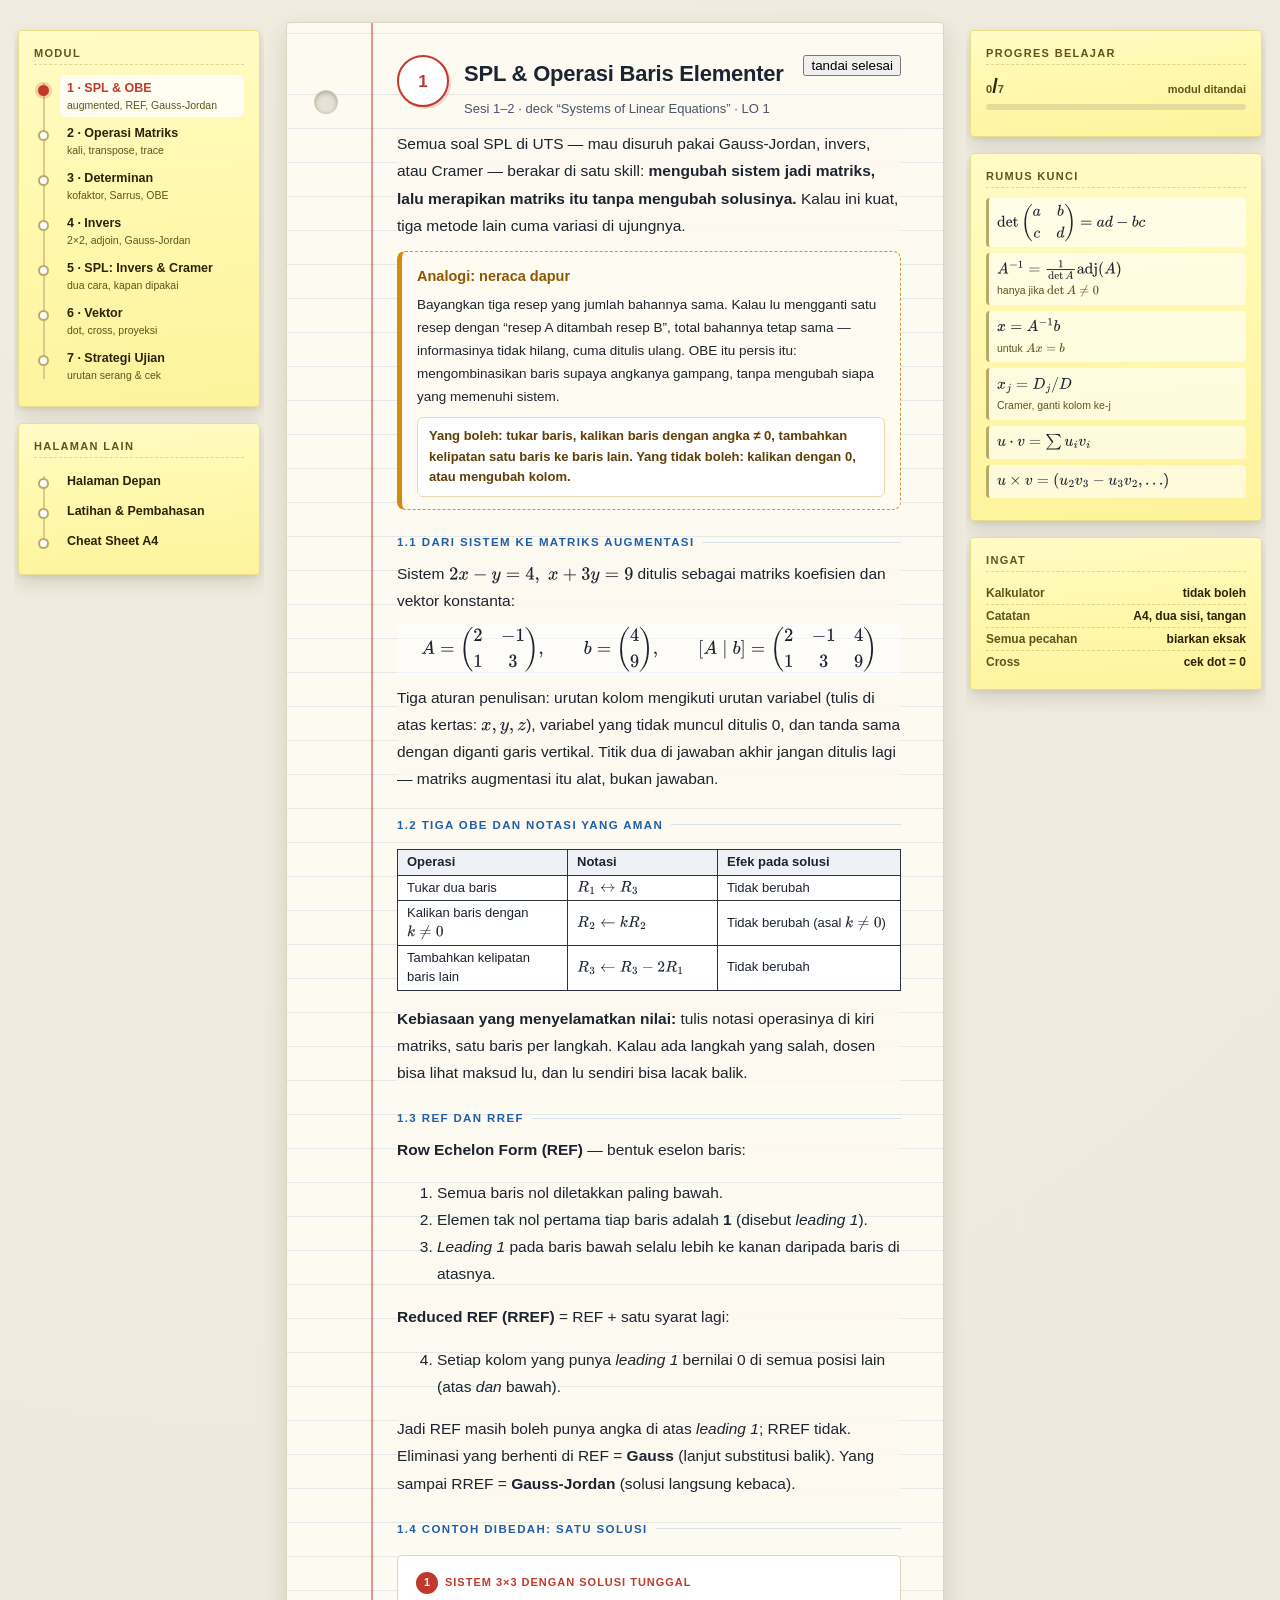
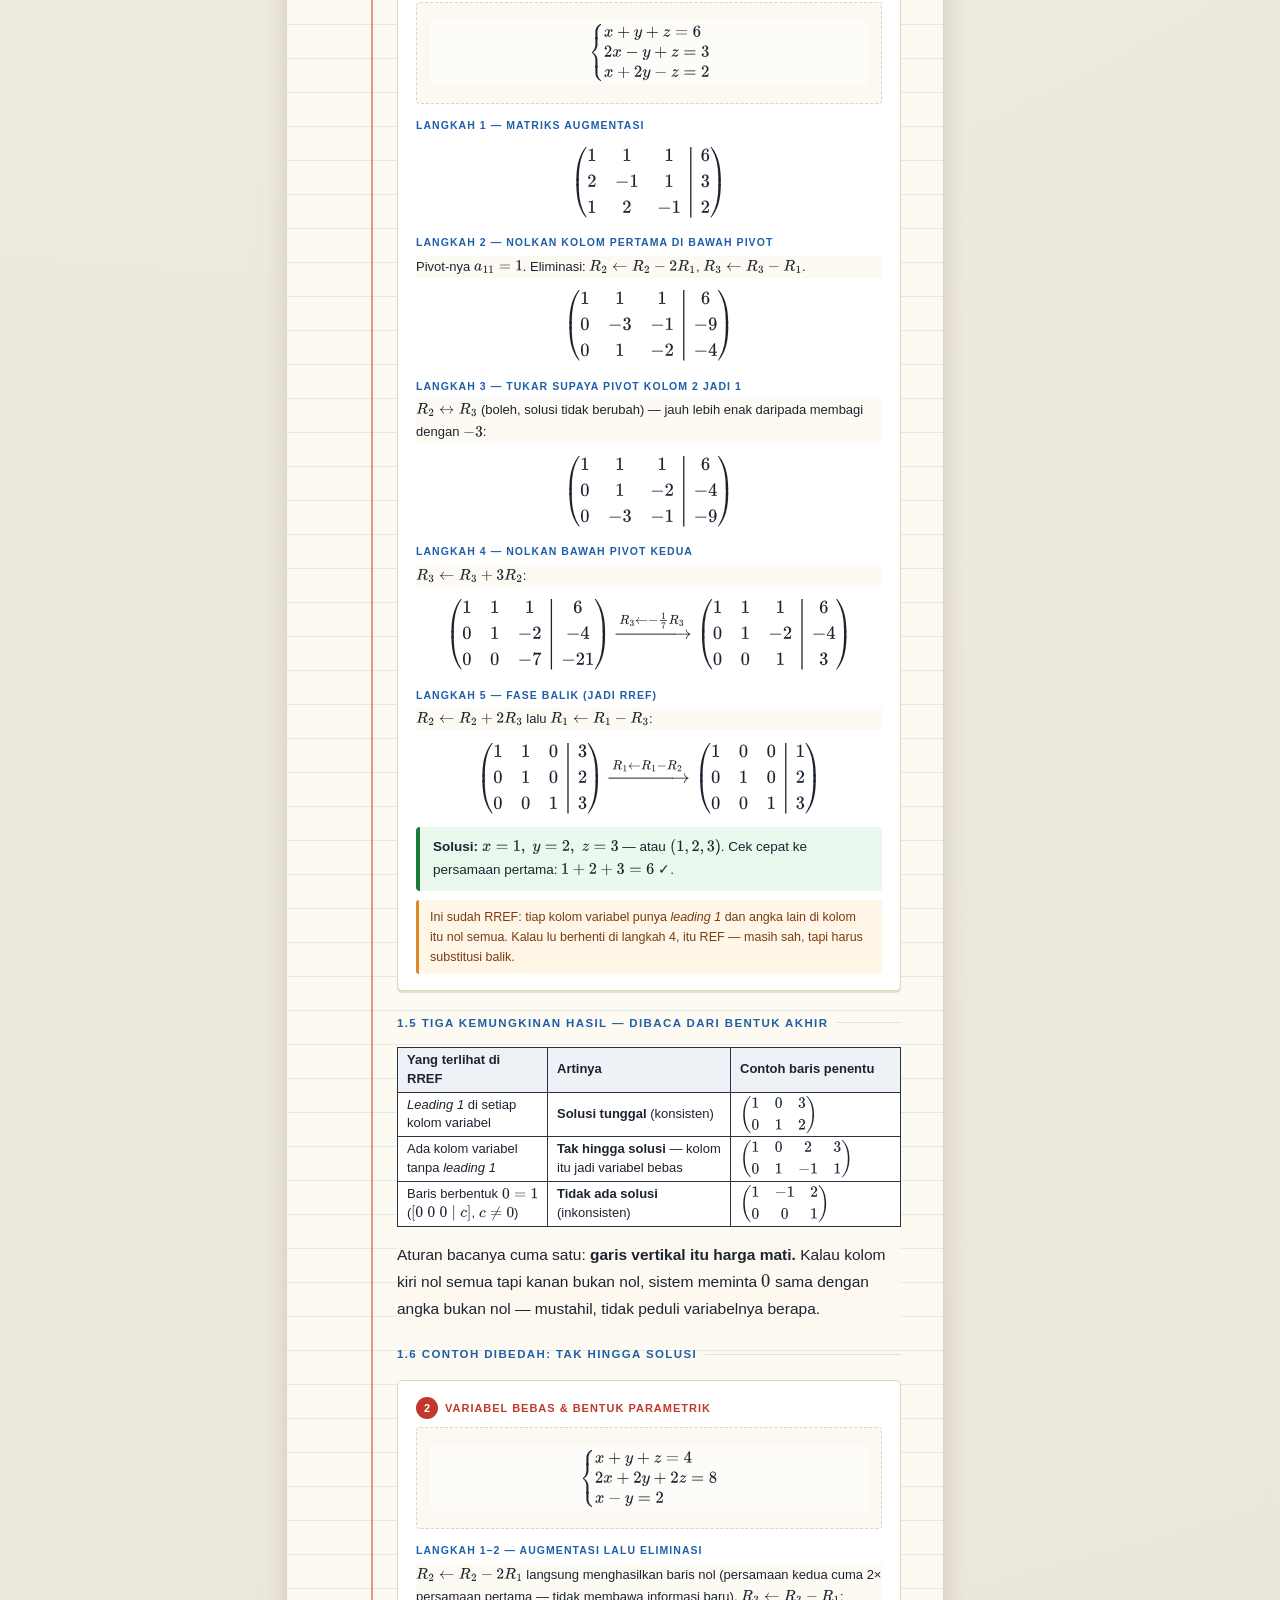
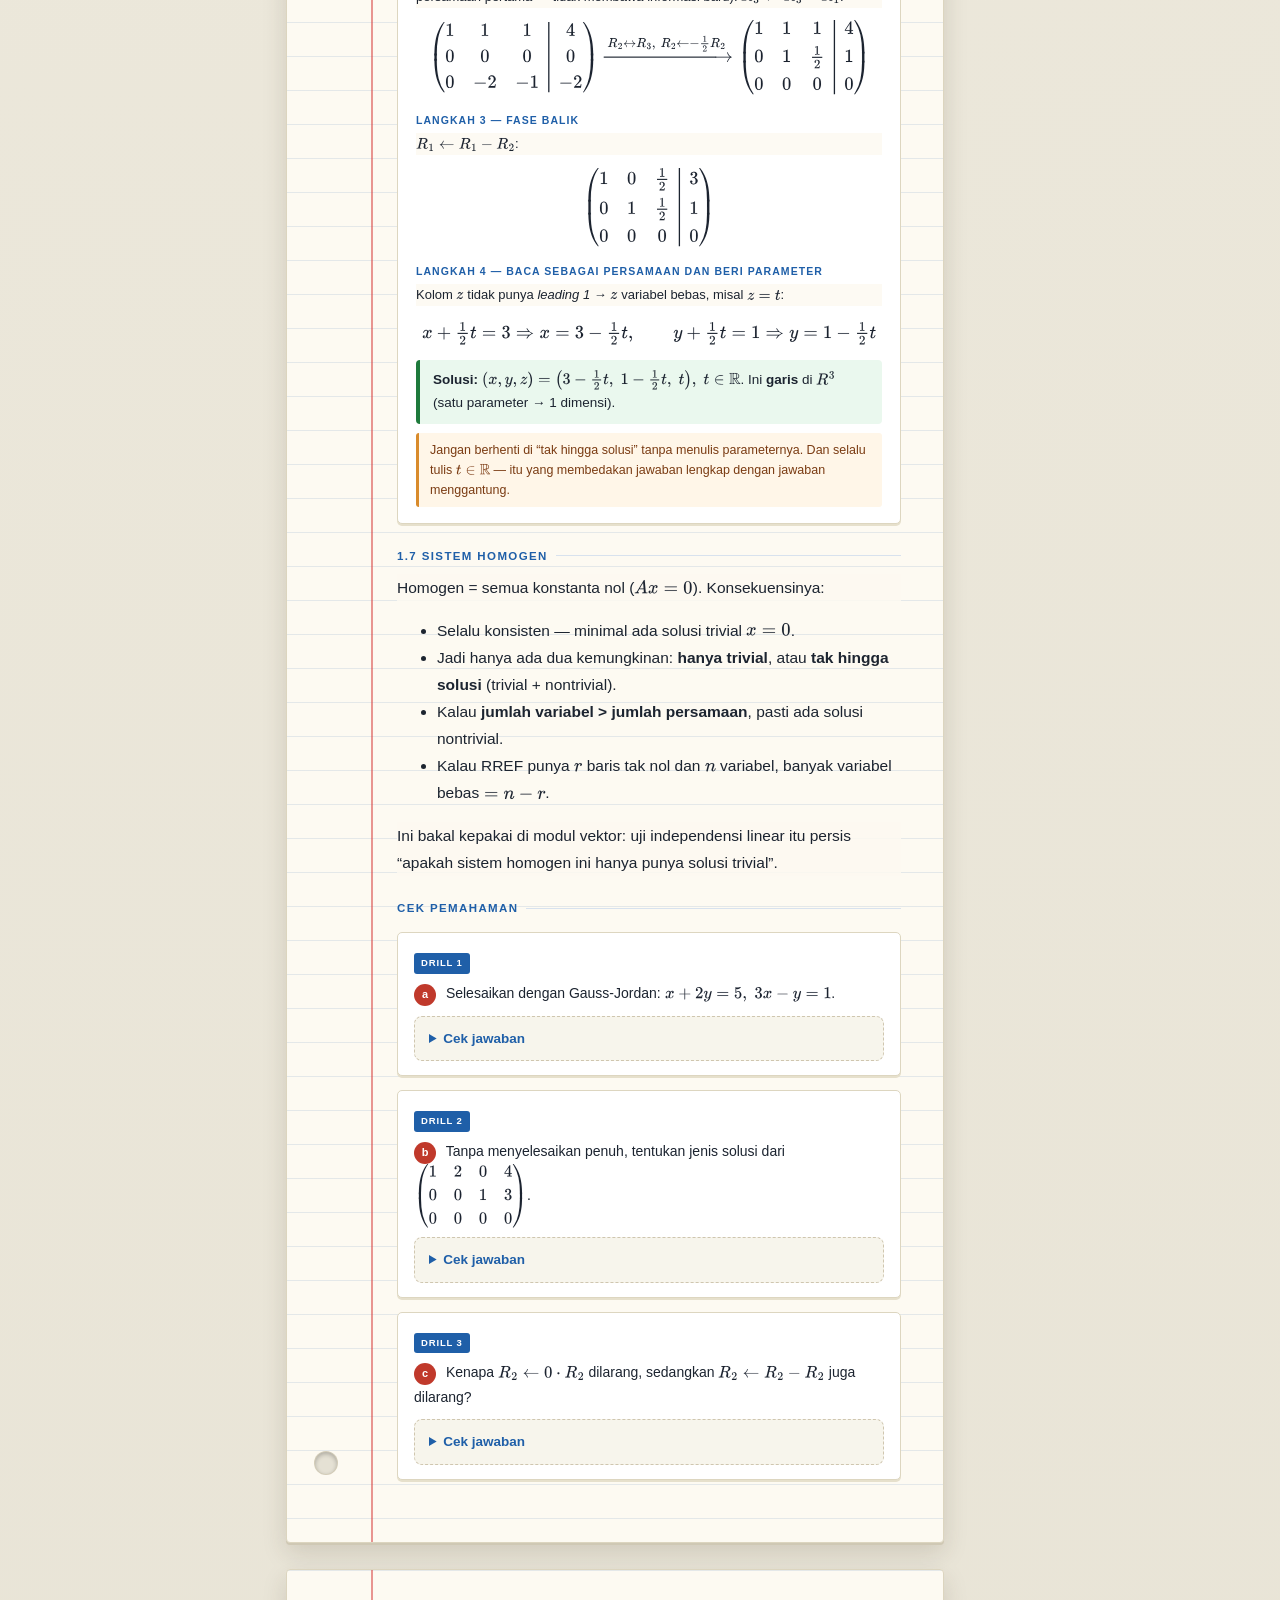
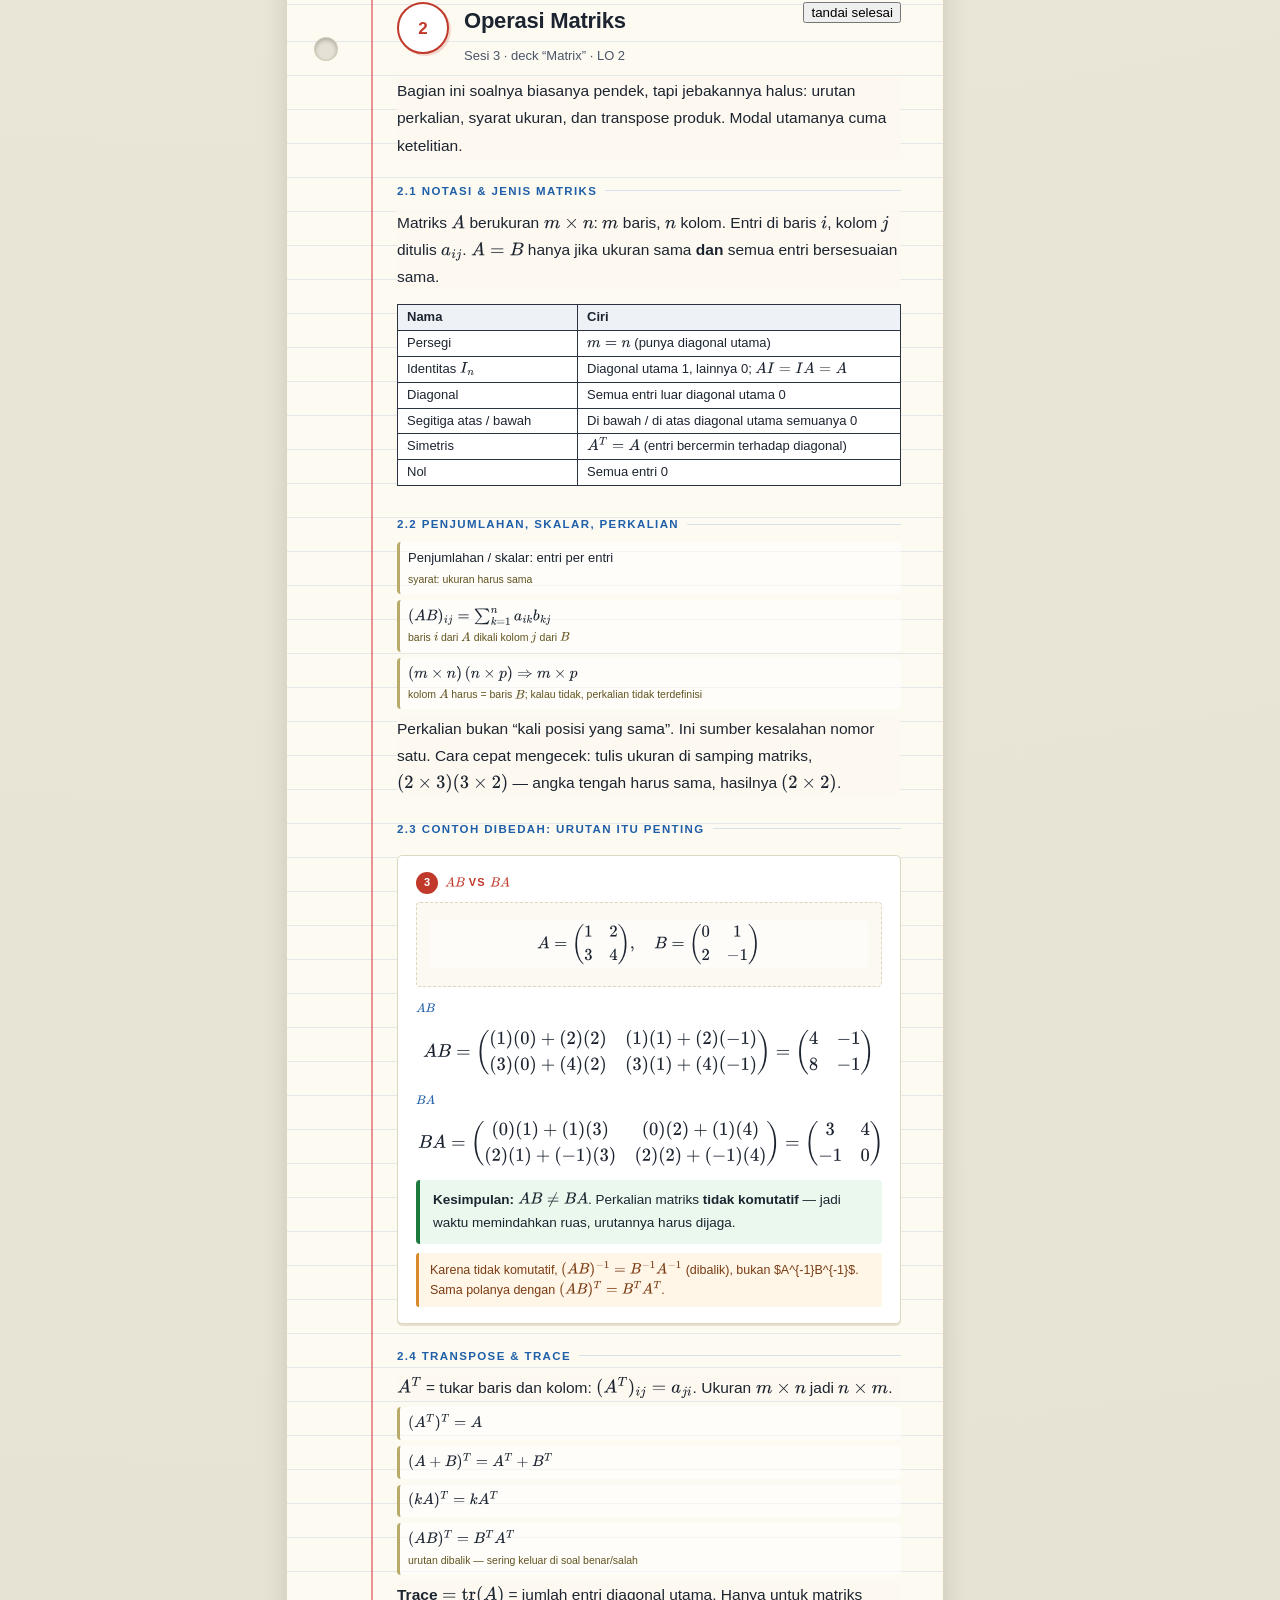
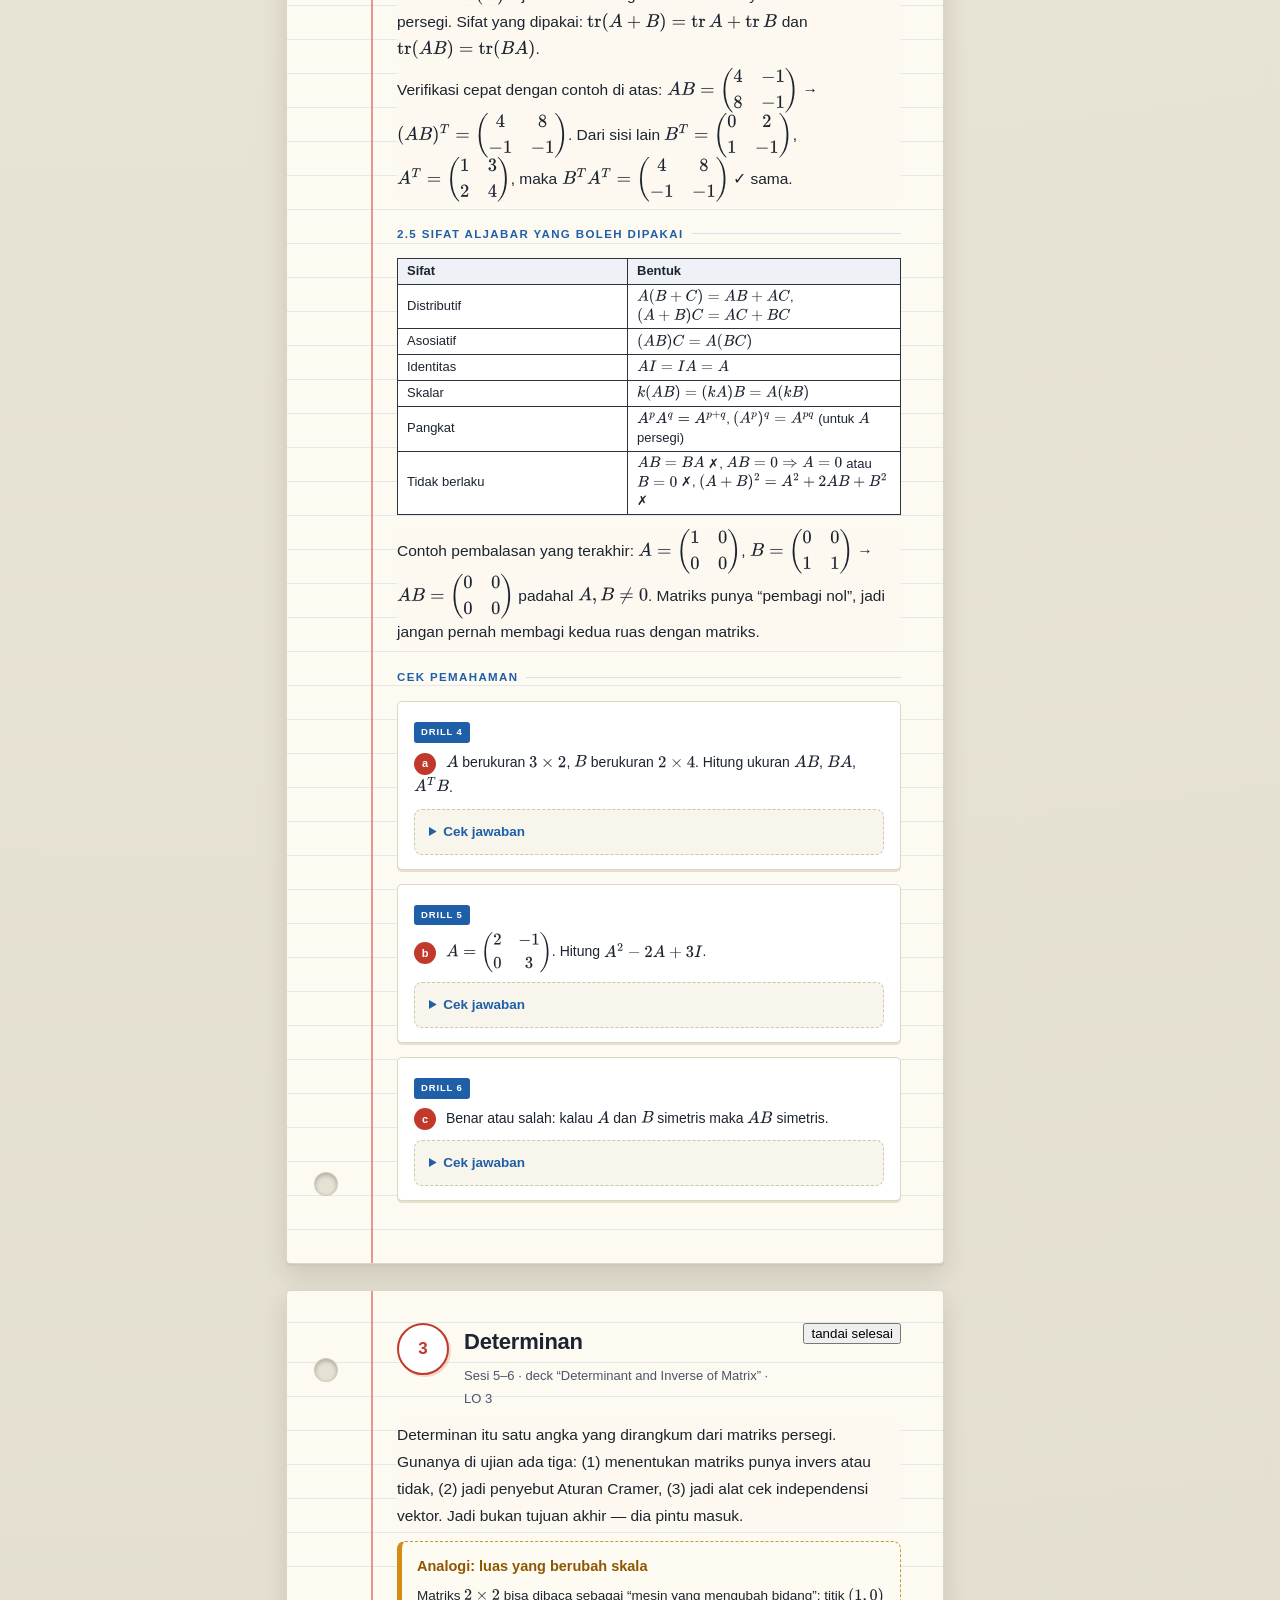
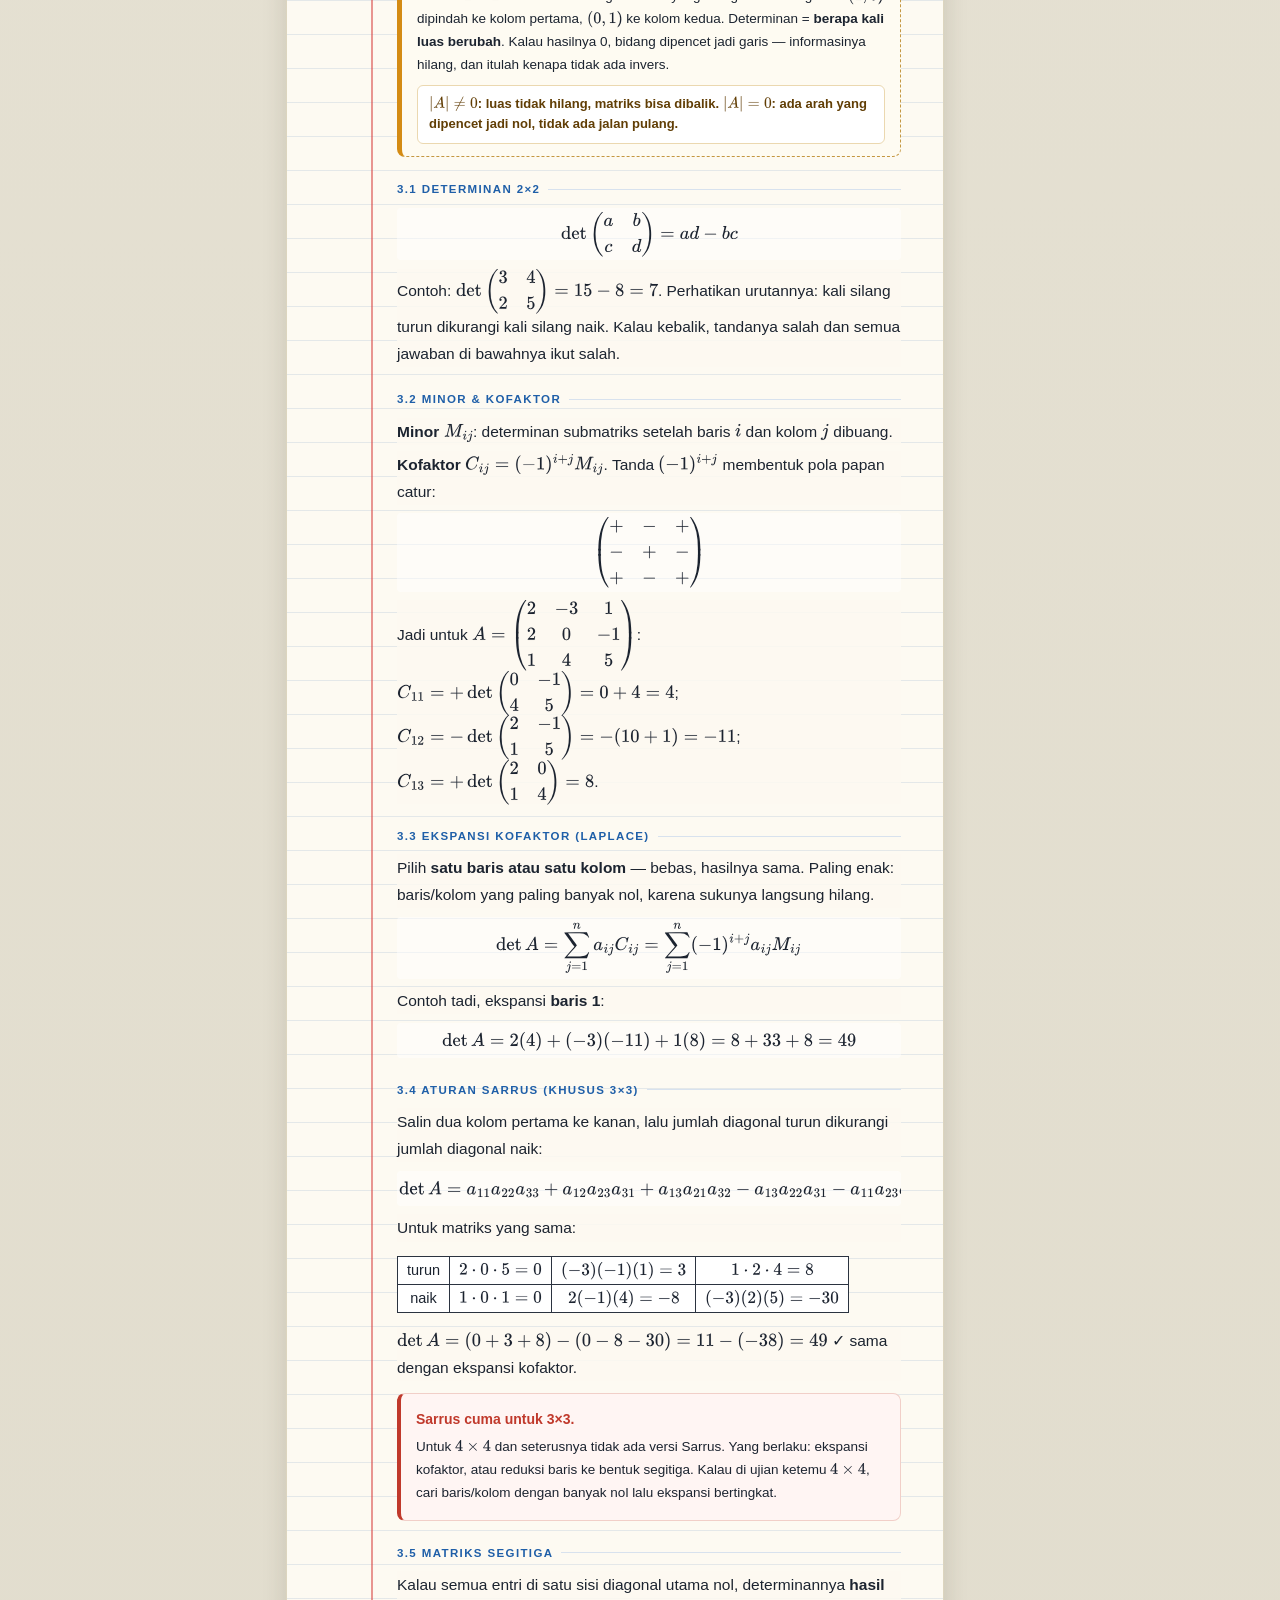
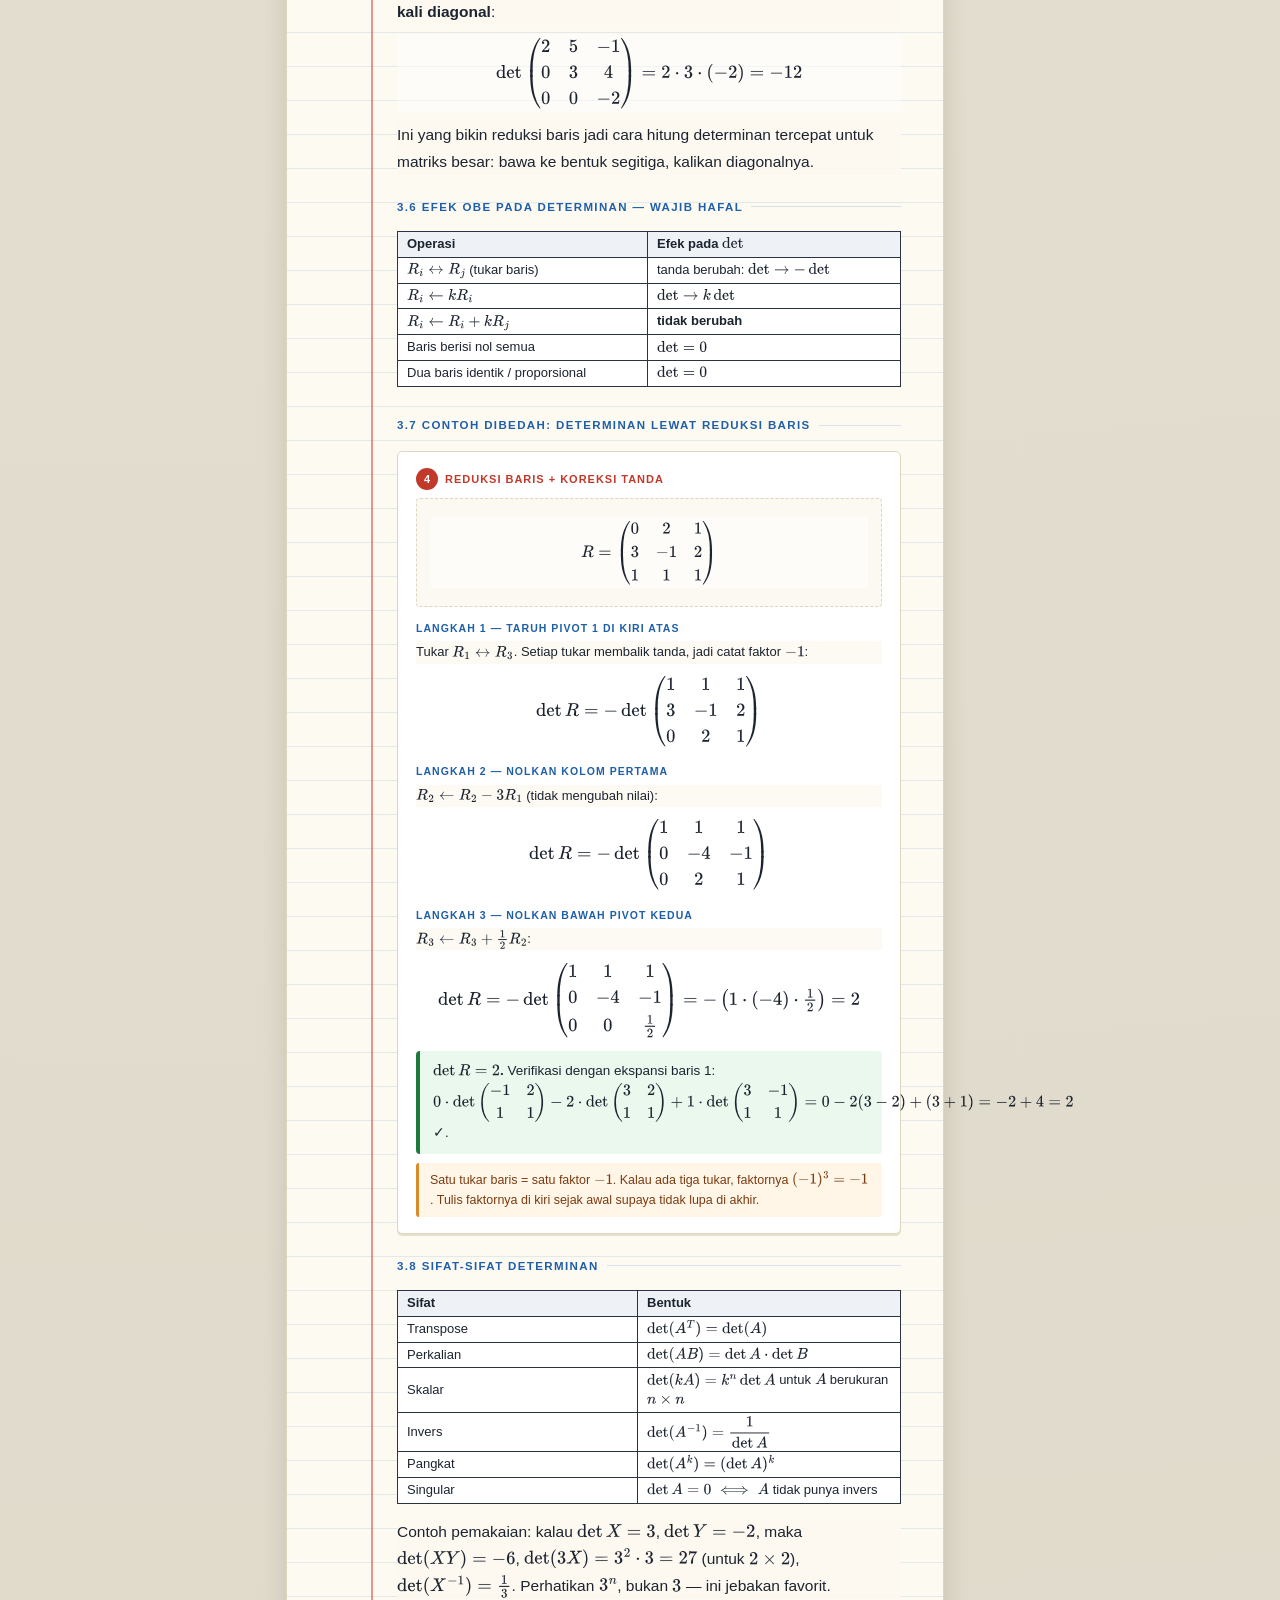
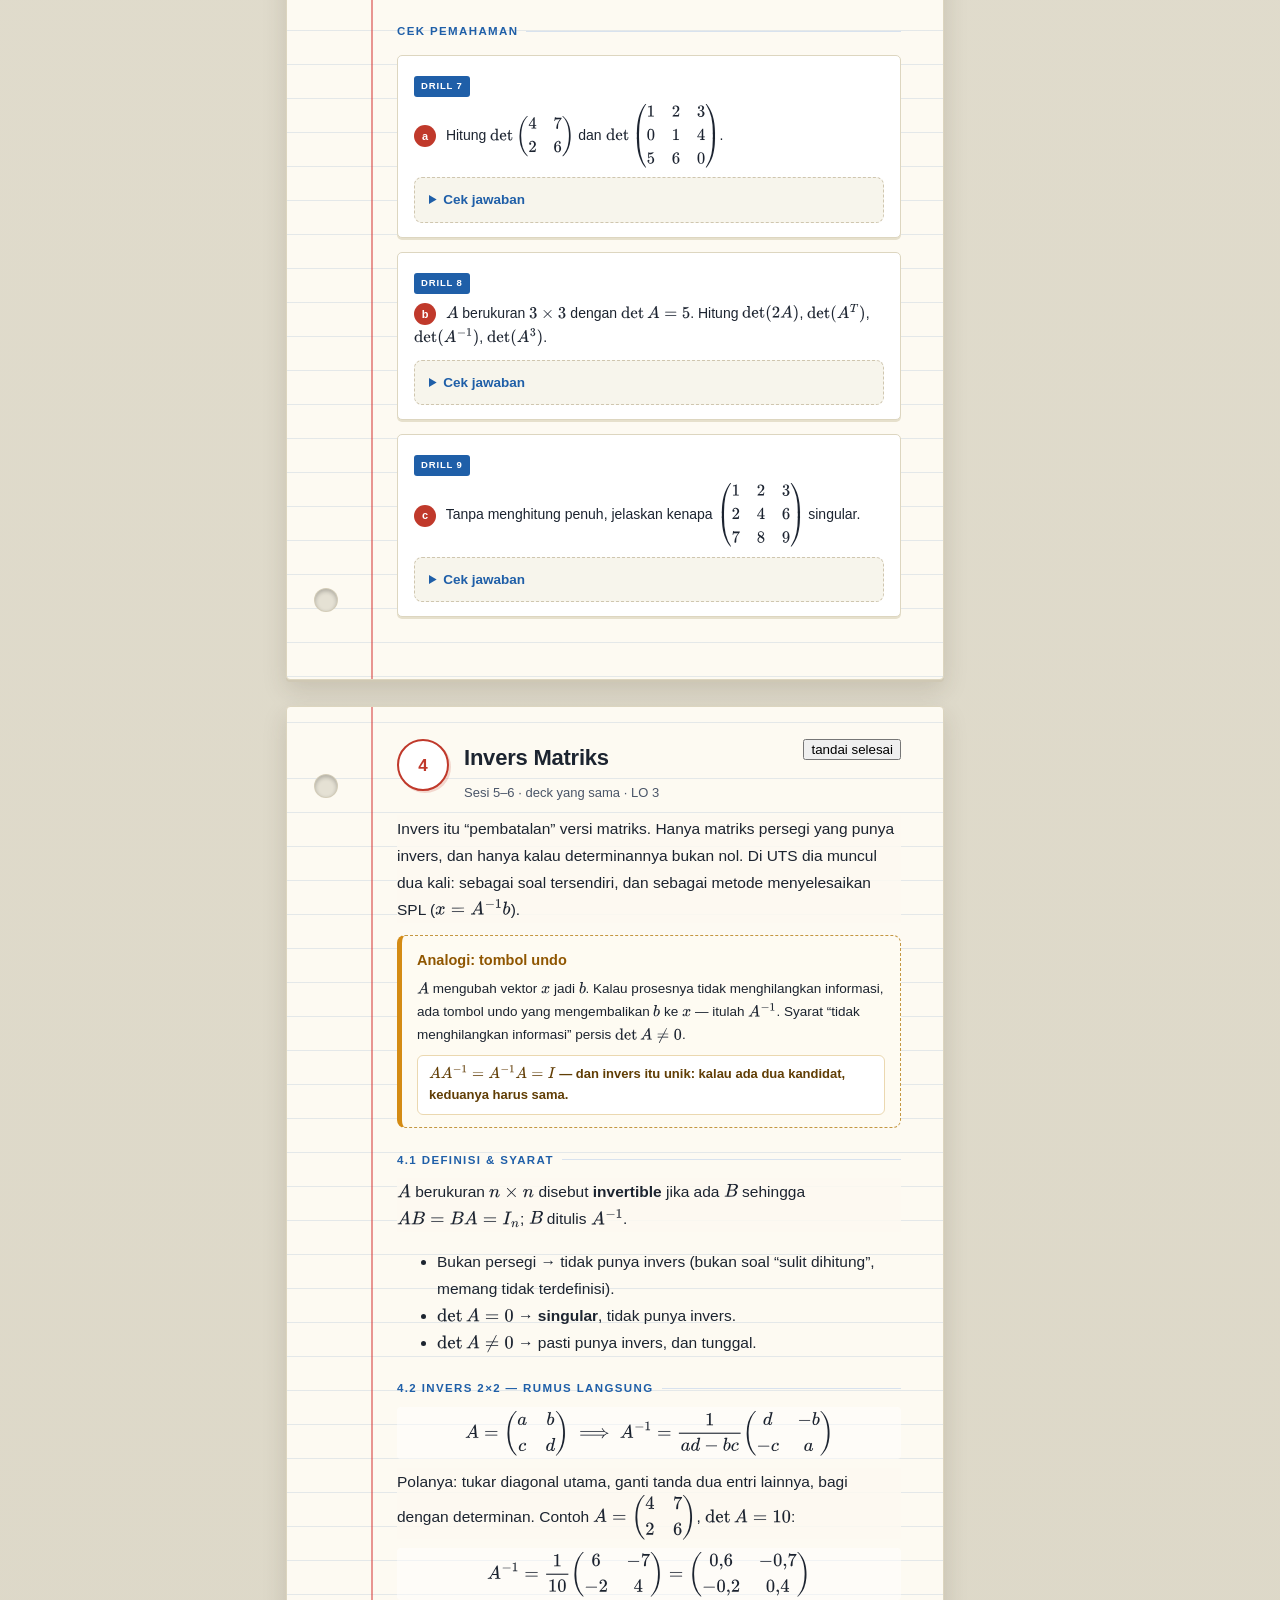
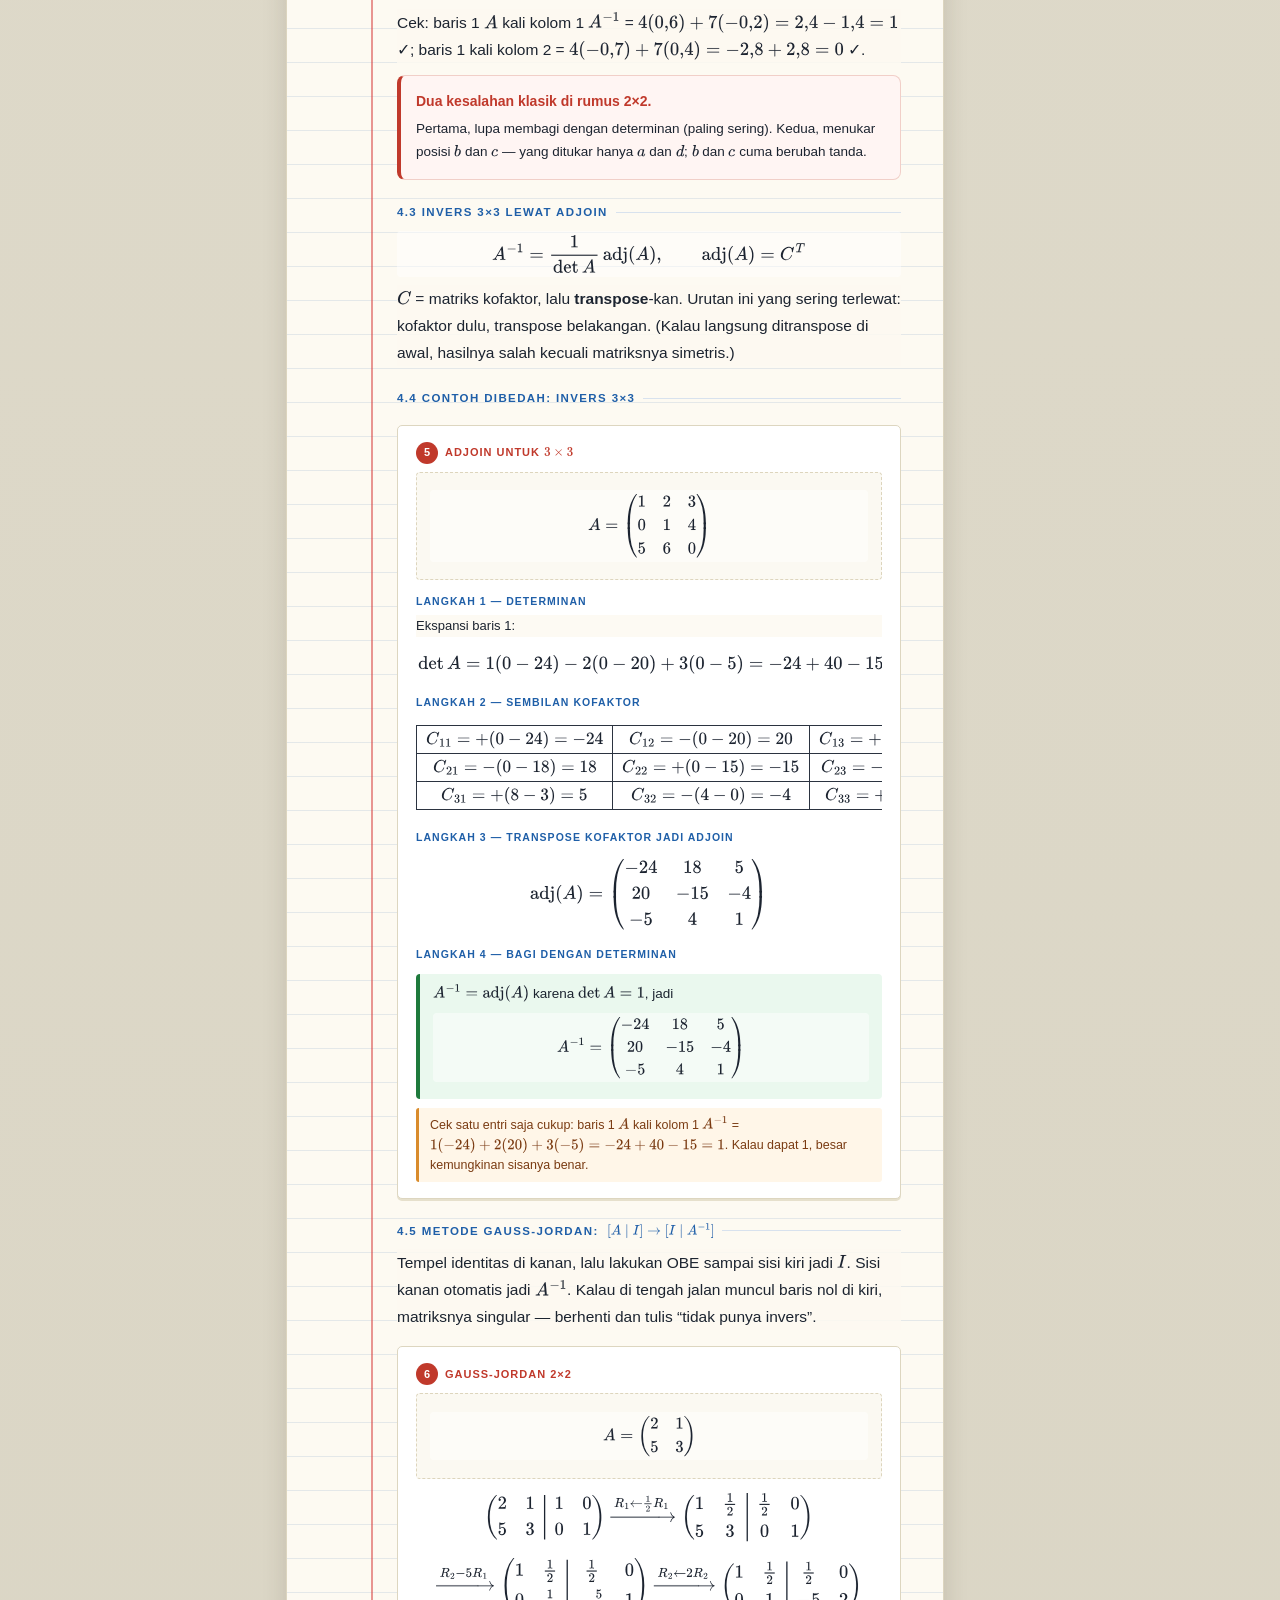
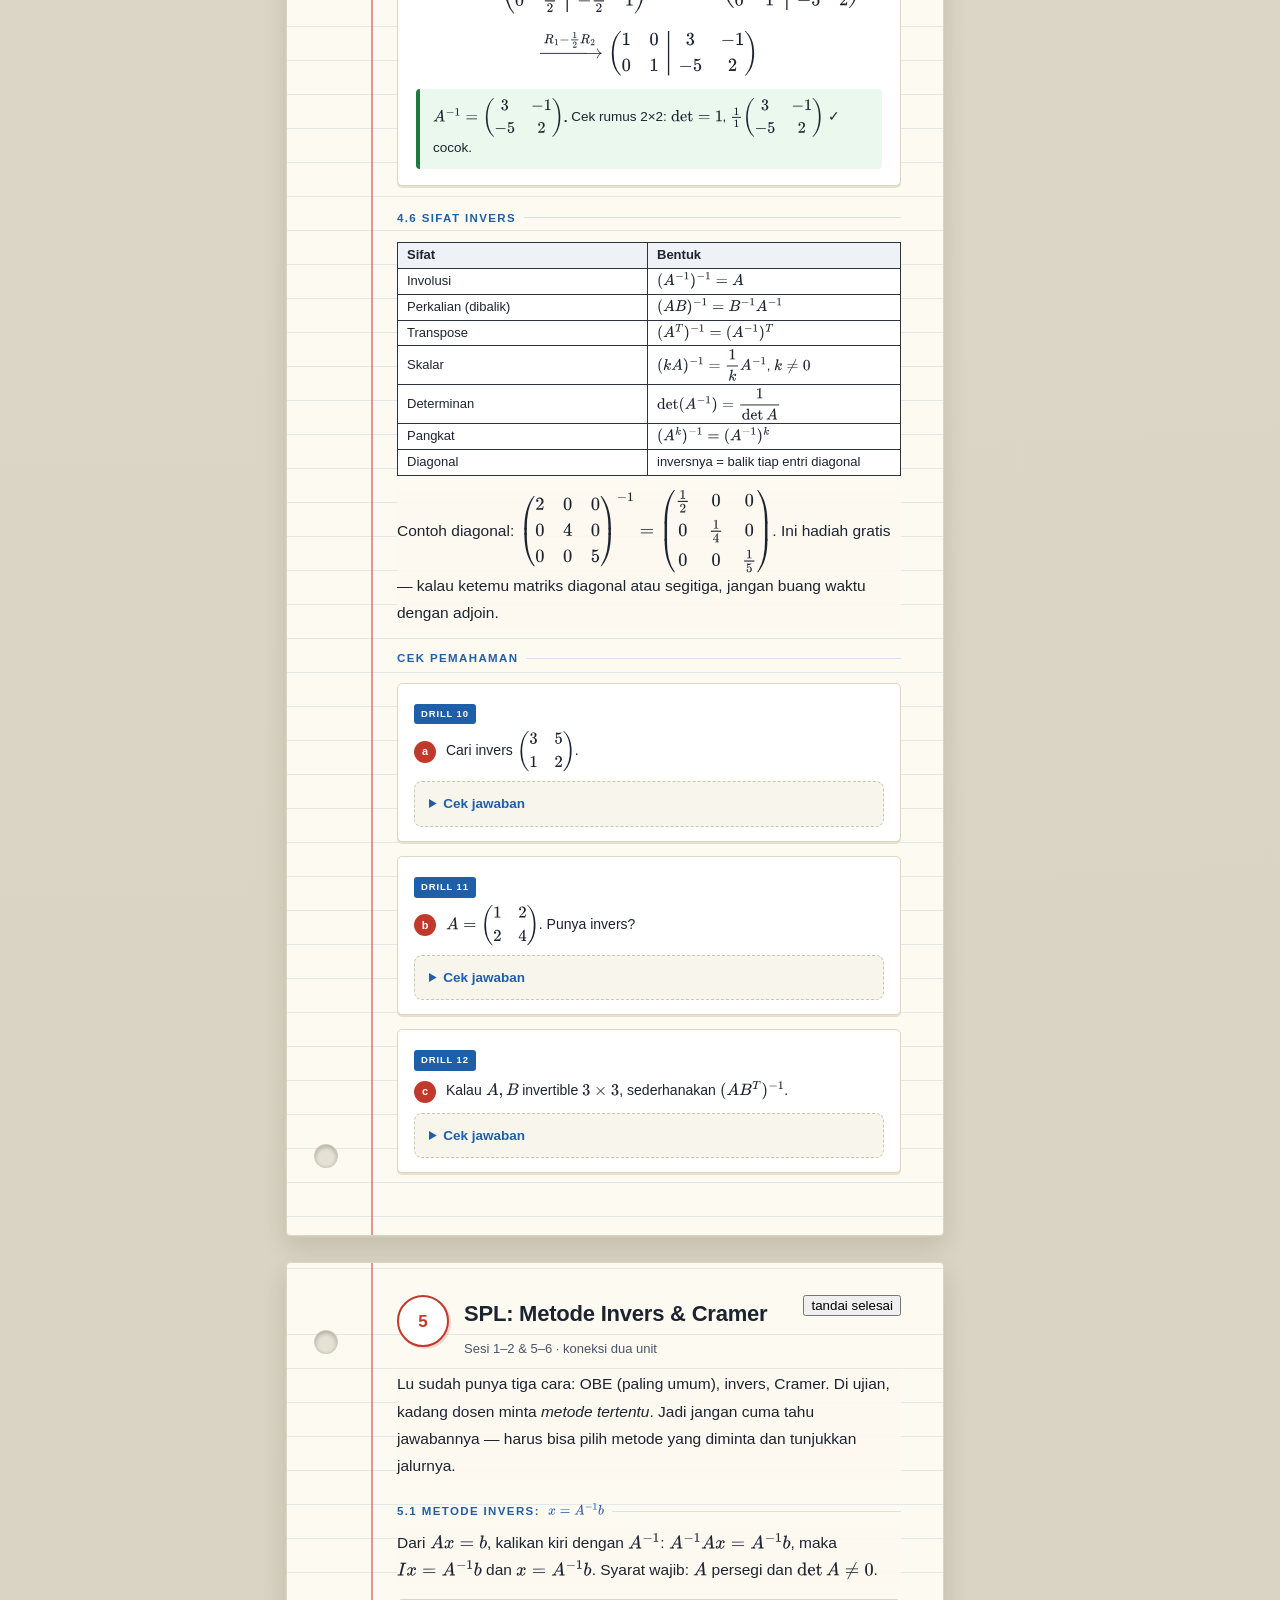
==== materi.html @ bc955b6f "feat[NA]: linear algebra UTS prep study site" ====
<!doctype html>
<html lang="id">
<head>
<meta charset="utf-8">
<meta name="viewport" content="width=device-width,initial-scale=1">
<title>Materi — Persiapan UTS Aljabar Linear</title>
<link rel="stylesheet" href="assets/style.css">
<script src="assets/app.js"></script>
<script defer src="assets/tex-svg.js"></script>
</head>
<body>
<div class="toggles">
  <button data-toggle=".rail.left">☰ Modul</button>
  <button data-toggle=".rail.right">📌 Rumus</button>
</div>
<div class="wrap">

<aside class="rail left">
  <div class="panel">
    <h4>Modul</h4>
    <ul class="road">
      <li><a href="#m1">1 · SPL &amp; OBE<small>augmented, REF, Gauss-Jordan</small></a><span class="dot"></span></li>
      <li><a href="#m2">2 · Operasi Matriks<small>kali, transpose, trace</small></a><span class="dot"></span></li>
      <li><a href="#m3">3 · Determinan<small>kofaktor, Sarrus, OBE</small></a><span class="dot"></span></li>
      <li><a href="#m4">4 · Invers<small>2×2, adjoin, Gauss-Jordan</small></a><span class="dot"></span></li>
      <li><a href="#m5">5 · SPL: Invers &amp; Cramer<small>dua cara, kapan dipakai</small></a><span class="dot"></span></li>
      <li><a href="#m6">6 · Vektor<small>dot, cross, proyeksi</small></a><span class="dot"></span></li>
      <li><a href="#m7">7 · Strategi Ujian<small>urutan serang &amp; cek</small></a><span class="dot"></span></li>
    </ul>
  </div>
  <div class="panel">
    <h4>Halaman Lain</h4>
    <ul class="road">
      <li><a href="index.html">Halaman Depan</a><span class="dot"></span></li>
      <li><a href="latihan.html">Latihan &amp; Pembahasan</a><span class="dot"></span></li>
      <li><a href="cheatsheet.html">Cheat Sheet A4</a><span class="dot"></span></li>
    </ul>
  </div>
</aside>

<main>

<!-- ============ M1 ============ -->
<section class="sheet" id="m1" data-topic="m1">
  <div class="head">
    <div class="badge">1</div>
    <div style="flex:1">
      <h2>SPL &amp; Operasi Baris Elementer</h2>
      <div class="sub">Sesi 1–2 · deck “Systems of Linear Equations” · LO 1</div>
    </div>
    <button class="done-btn">tandai selesai</button>
  </div>

  <p>Semua soal SPL di UTS — mau disuruh pakai Gauss-Jordan, invers, atau Cramer — berakar di satu skill: <b>mengubah sistem jadi matriks, lalu merapikan matriks itu tanpa mengubah solusinya.</b> Kalau ini kuat, tiga metode lain cuma variasi di ujungnya.</p>

  <div class="analogi">
    <h4>Analogi: neraca dapur</h4>
    <p>Bayangkan tiga resep yang jumlah bahannya sama. Kalau lu mengganti satu resep dengan “resep A ditambah resep B”, total bahannya tetap sama — informasinya tidak hilang, cuma ditulis ulang. OBE itu persis itu: mengombinasikan baris supaya angkanya gampang, tanpa mengubah siapa yang memenuhi sistem.</p>
    <div class="kesimpulan">Yang boleh: tukar baris, kalikan baris dengan angka ≠ 0, tambahkan kelipatan satu baris ke baris lain. Yang tidak boleh: kalikan dengan 0, atau mengubah kolom.</div>
  </div>

  <div class="sec">1.1 Dari sistem ke matriks augmentasi</div>
  <p>Sistem \(2x - y = 4,\; x + 3y = 9\) ditulis sebagai matriks koefisien dan vektor konstanta:</p>
  \[ A=\begin{pmatrix}2&-1\\1&3\end{pmatrix},\qquad b=\begin{pmatrix}4\\9\end{pmatrix},\qquad [A\mid b]=\begin{pmatrix}2&-1&4\\1&3&9\end{pmatrix} \]
  <p>Tiga aturan penulisan: urutan kolom mengikuti urutan variabel (tulis di atas kertas: \(x, y, z\)), variabel yang tidak muncul ditulis 0, dan tanda sama dengan diganti garis vertikal. Titik dua di jawaban akhir jangan ditulis lagi — matriks augmentasi itu alat, bukan jawaban.</p>

  <div class="sec">1.2 Tiga OBE dan notasi yang aman</div>
  <div class="tblwrap">
  <table class="txt">
    <thead><tr><th style="width:170px">Operasi</th><th style="width:150px">Notasi</th><th>Efek pada solusi</th></tr></thead>
    <tbody>
      <tr><td>Tukar dua baris</td><td>\(R_1 \leftrightarrow R_3\)</td><td>Tidak berubah</td></tr>
      <tr><td>Kalikan baris dengan \(k\neq 0\)</td><td>\(R_2 \leftarrow kR_2\)</td><td>Tidak berubah (asal \(k\neq0\))</td></tr>
      <tr><td>Tambahkan kelipatan baris lain</td><td>\(R_3 \leftarrow R_3 - 2R_1\)</td><td>Tidak berubah</td></tr>
    </tbody>
  </table>
  </div>
  <p><b>Kebiasaan yang menyelamatkan nilai:</b> tulis notasi operasinya di kiri matriks, satu baris per langkah. Kalau ada langkah yang salah, dosen bisa lihat maksud lu, dan lu sendiri bisa lacak balik.</p>

  <div class="sec">1.3 REF dan RREF</div>
  <p><b>Row Echelon Form (REF)</b> — bentuk eselon baris:</p>
  <ol>
    <li>Semua baris nol diletakkan paling bawah.</li>
    <li>Elemen tak nol pertama tiap baris adalah <b>1</b> (disebut <i>leading 1</i>).</li>
    <li><i>Leading 1</i> pada baris bawah selalu lebih ke kanan daripada baris di atasnya.</li>
  </ol>
  <p><b>Reduced REF (RREF)</b> = REF + satu syarat lagi:</p>
  <ol start="4">
    <li>Setiap kolom yang punya <i>leading 1</i> bernilai 0 di semua posisi lain (atas <i>dan</i> bawah).</li>
  </ol>
  <p>Jadi REF masih boleh punya angka di atas <i>leading 1</i>; RREF tidak. Eliminasi yang berhenti di REF = <b>Gauss</b> (lanjut substitusi balik). Yang sampai RREF = <b>Gauss-Jordan</b> (solusi langsung kebaca).</p>

  <div class="sec">1.4 Contoh dibedah: satu solusi</div>
  <div class="bedah">
    <div class="top"><span class="no">1</span><span class="ttl">Sistem 3×3 dengan solusi tunggal</span></div>
    <div class="soal">\[ \begin{cases} x+y+z=6\\ 2x-y+z=3\\ x+2y-z=2 \end{cases} \]</div>
    <h5>Langkah 1 — matriks augmentasi</h5>
    \[ \left(\begin{array}{ccc|c}1&1&1&6\\2&-1&1&3\\1&2&-1&2\end{array}\right) \]
    <h5>Langkah 2 — nolkan kolom pertama di bawah pivot</h5>
    <p class="baca">Pivot-nya \(a_{11}=1\). Eliminasi: \(R_2 \leftarrow R_2-2R_1\), \(R_3 \leftarrow R_3-R_1\).</p>
    \[ \left(\begin{array}{ccc|c}1&1&1&6\\0&-3&-1&-9\\0&1&-2&-4\end{array}\right) \]
    <h5>Langkah 3 — tukar supaya pivot kolom 2 jadi 1</h5>
    <p class="baca">\(R_2 \leftrightarrow R_3\) (boleh, solusi tidak berubah) — jauh lebih enak daripada membagi dengan \(-3\):</p>
    \[ \left(\begin{array}{ccc|c}1&1&1&6\\0&1&-2&-4\\0&-3&-1&-9\end{array}\right) \]
    <h5>Langkah 4 — nolkan bawah pivot kedua</h5>
    <p class="baca">\(R_3 \leftarrow R_3+3R_2\):</p>
    \[ \left(\begin{array}{ccc|c}1&1&1&6\\0&1&-2&-4\\0&0&-7&-21\end{array}\right) \xrightarrow{R_3 \leftarrow -\frac17 R_3} \left(\begin{array}{ccc|c}1&1&1&6\\0&1&-2&-4\\0&0&1&3\end{array}\right) \]
    <h5>Langkah 5 — fase balik (jadi RREF)</h5>
    <p class="baca">\(R_2 \leftarrow R_2+2R_3\) lalu \(R_1 \leftarrow R_1-R_3\):</p>
    \[ \left(\begin{array}{ccc|c}1&1&0&3\\0&1&0&2\\0&0&1&3\end{array}\right) \xrightarrow{R_1 \leftarrow R_1-R_2} \left(\begin{array}{ccc|c}1&0&0&1\\0&1&0&2\\0&0&1&3\end{array}\right) \]
    <div class="jawab"><b>Solusi:</b> \(x=1,\; y=2,\; z=3\) — atau \((1,2,3)\). Cek cepat ke persamaan pertama: \(1+2+3=6\) ✓.</div>
    <div class="jeb">Ini sudah RREF: tiap kolom variabel punya <i>leading 1</i> dan angka lain di kolom itu nol semua. Kalau lu berhenti di langkah 4, itu REF — masih sah, tapi harus substitusi balik.</div>
  </div>

  <div class="sec">1.5 Tiga kemungkinan hasil — dibaca dari bentuk akhir</div>
  <div class="tblwrap">
  <table class="txt">
    <thead><tr><th style="width:150px">Yang terlihat di RREF</th><th>Artinya</th><th style="width:170px">Contoh baris penentu</th></tr></thead>
    <tbody>
      <tr><td><i>Leading 1</i> di setiap kolom variabel</td><td><b>Solusi tunggal</b> (konsisten)</td><td>\(\begin{pmatrix}1&0&3\\0&1&2\end{pmatrix}\)</td></tr>
      <tr><td>Ada kolom variabel tanpa <i>leading 1</i></td><td><b>Tak hingga solusi</b> — kolom itu jadi variabel bebas</td><td>\(\begin{pmatrix}1&0&2&3\\0&1&-1&1\end{pmatrix}\)</td></tr>
      <tr><td>Baris berbentuk \(0=1\) (\([0\;0\;0\mid c]\), \(c\neq0\))</td><td><b>Tidak ada solusi</b> (inkonsisten)</td><td>\(\begin{pmatrix}1&-1&2\\0&0&1\end{pmatrix}\)</td></tr>
    </tbody>
  </table>
  </div>
  <p>Aturan bacanya cuma satu: <b>garis vertikal itu harga mati.</b> Kalau kolom kiri nol semua tapi kanan bukan nol, sistem meminta \(0\) sama dengan angka bukan nol — mustahil, tidak peduli variabelnya berapa.</p>

  <div class="sec">1.6 Contoh dibedah: tak hingga solusi</div>
  <div class="bedah">
    <div class="top"><span class="no">2</span><span class="ttl">Variabel bebas &amp; bentuk parametrik</span></div>
    <div class="soal">\[ \begin{cases} x+y+z=4\\ 2x+2y+2z=8\\ x-y=2 \end{cases} \]</div>
    <h5>Langkah 1–2 — augmentasi lalu eliminasi</h5>
    <p class="baca">\(R_2 \leftarrow R_2-2R_1\) langsung menghasilkan baris nol (persamaan kedua cuma 2× persamaan pertama — tidak membawa informasi baru). \(R_3 \leftarrow R_3-R_1\):</p>
    \[ \left(\begin{array}{ccc|c}1&1&1&4\\0&0&0&0\\0&-2&-1&-2\end{array}\right) \xrightarrow{R_2 \leftrightarrow R_3,\; R_2 \leftarrow -\frac12 R_2} \left(\begin{array}{ccc|c}1&1&1&4\\0&1&\frac12&1\\0&0&0&0\end{array}\right) \]
    <h5>Langkah 3 — fase balik</h5>
    <p class="baca">\(R_1 \leftarrow R_1-R_2\):</p>
    \[ \left(\begin{array}{ccc|c}1&0&\frac12&3\\0&1&\frac12&1\\0&0&0&0\end{array}\right) \]
    <h5>Langkah 4 — baca sebagai persamaan dan beri parameter</h5>
    <p class="baca">Kolom \(z\) tidak punya <i>leading 1</i> → \(z\) variabel bebas, misal \(z=t\):</p>
    \[ x+\tfrac12 t=3 \Rightarrow x=3-\tfrac12 t,\qquad y+\tfrac12 t=1 \Rightarrow y=1-\tfrac12 t \]
    <div class="jawab"><b>Solusi:</b> \((x,y,z)=\left(3-\tfrac12 t,\; 1-\tfrac12 t,\; t\right),\; t\in\mathbb{R}\). Ini <b>garis</b> di \(R^3\) (satu parameter → 1 dimensi).</div>
    <div class="jeb">Jangan berhenti di “tak hingga solusi” tanpa menulis parameternya. Dan selalu tulis \(t\in\mathbb{R}\) — itu yang membedakan jawaban lengkap dengan jawaban menggantung.</div>
  </div>

  <div class="sec">1.7 Sistem homogen</div>
  <p>Homogen = semua konstanta nol (\(Ax=0\)). Konsekuensinya:</p>
  <ul>
    <li>Selalu konsisten — minimal ada solusi trivial \(x=0\).</li>
    <li>Jadi hanya ada dua kemungkinan: <b>hanya trivial</b>, atau <b>tak hingga solusi</b> (trivial + nontrivial).</li>
    <li>Kalau <b>jumlah variabel &gt; jumlah persamaan</b>, pasti ada solusi nontrivial.</li>
    <li>Kalau RREF punya \(r\) baris tak nol dan \(n\) variabel, banyak variabel bebas \(= n-r\).</li>
  </ul>
  <p>Ini bakal kepakai di modul vektor: uji independensi linear itu persis “apakah sistem homogen ini hanya punya solusi trivial”.</p>

  <div class="sec">Cek pemahaman</div>
  <div class="drill">
    <span class="qtag">drill 1</span>
    <div class="q"><span class="qno">a</span> Selesaikan dengan Gauss-Jordan: \(x+2y=5,\; 3x-y=1\).</div>
    <details><summary>Cek jawaban</summary>
      <div class="ans"><span class="lbl">Jawab</span>
      \([A|b]=\begin{pmatrix}1&2&5\\3&-1&1\end{pmatrix} \xrightarrow{R_2-3R_1}\begin{pmatrix}1&2&5\\0&-7&-14\end{pmatrix}\xrightarrow{-\frac17R_2}\begin{pmatrix}1&2&5\\0&1&2\end{pmatrix}\xrightarrow{R_1-2R_2}\begin{pmatrix}1&0&1\\0&1&2\end{pmatrix}\). Jadi \(x=1,\;y=2\).</div>
    </details>
  </div>
  <div class="drill">
    <span class="qtag">drill 2</span>
    <div class="q"><span class="qno">b</span> Tanpa menyelesaikan penuh, tentukan jenis solusi dari \(\begin{pmatrix}1&2&0&4\\0&0&1&3\\0&0&0&0\end{pmatrix}\).</div>
    <details><summary>Cek jawaban</summary>
      <div class="ans"><span class="lbl">Jawab</span>
      Tak hingga solusi. Kolom 2 tidak punya <i>leading 1</i> → \(y\) bebas (\(y=t\)); \(x=4-2t,\; z=3\). Baris nol di bawah tidak masalah.</div>
    </details>
  </div>
  <div class="drill">
    <span class="qtag">drill 3</span>
    <div class="q"><span class="qno">c</span> Kenapa \(R_2 \leftarrow 0\cdot R_2\) dilarang, sedangkan \(R_2 \leftarrow R_2 - R_2\) juga dilarang?</div>
    <details><summary>Cek jawaban</summary>
      <div class="ans"><span class="lbl">Jawab</span>
      Dua-duanya menghapus informasi: seluruh baris jadi nol, sehingga persamaan aslinya tidak bisa dipulihkan. OBE harus <i>reversible</i>; itu sebabnya pengali harus bukan nol dan penambahan kelipatan harus dari baris <b>lain</b>.</div>
    </details>
  </div>
</section>

<!-- ============ M2 ============ -->
<section class="sheet" id="m2" data-topic="m2">
  <div class="head">
    <div class="badge">2</div>
    <div style="flex:1">
      <h2>Operasi Matriks</h2>
      <div class="sub">Sesi 3 · deck “Matrix” · LO 2</div>
    </div>
    <button class="done-btn">tandai selesai</button>
  </div>

  <p>Bagian ini soalnya biasanya pendek, tapi jebakannya halus: urutan perkalian, syarat ukuran, dan transpose produk. Modal utamanya cuma ketelitian.</p>

  <div class="sec">2.1 Notasi &amp; jenis matriks</div>
  <p>Matriks \(A\) berukuran \(m\times n\): \(m\) baris, \(n\) kolom. Entri di baris \(i\), kolom \(j\) ditulis \(a_{ij}\). \(A=B\) hanya jika ukuran sama <b>dan</b> semua entri bersesuaian sama.</p>
  <div class="tblwrap">
  <table class="txt">
    <thead><tr><th style="width:180px">Nama</th><th>Ciri</th></tr></thead>
    <tbody>
      <tr><td>Persegi</td><td>\(m=n\) (punya diagonal utama)</td></tr>
      <tr><td>Identitas \(I_n\)</td><td>Diagonal utama 1, lainnya 0; \(AI=IA=A\)</td></tr>
      <tr><td>Diagonal</td><td>Semua entri luar diagonal utama 0</td></tr>
      <tr><td>Segitiga atas / bawah</td><td>Di bawah / di atas diagonal utama semuanya 0</td></tr>
      <tr><td>Simetris</td><td>\(A^T=A\) (entri bercermin terhadap diagonal)</td></tr>
      <tr><td>Nol</td><td>Semua entri 0</td></tr>
    </tbody>
  </table>
  </div>

  <div class="sec">2.2 Penjumlahan, skalar, perkalian</div>
  <div class="formula">Penjumlahan / skalar: entri per entri<small>syarat: ukuran harus sama</small></div>
  <div class="formula">\((AB)_{ij} = \sum_{k=1}^{n} a_{ik}b_{kj}\)<small>baris \(i\) dari \(A\) dikali kolom \(j\) dari \(B\)</small></div>
  <div class="formula">\((m\times n)\,(n\times p) \Rightarrow m\times p\)<small>kolom \(A\) harus = baris \(B\); kalau tidak, perkalian tidak terdefinisi</small></div>
  <p>Perkalian bukan “kali posisi yang sama”. Ini sumber kesalahan nomor satu. Cara cepat mengecek: tulis ukuran di samping matriks, \((2\times3)(3\times2)\) — angka tengah harus sama, hasilnya \((2\times2)\).</p>

  <div class="sec">2.3 Contoh dibedah: urutan itu penting</div>
  <div class="bedah">
    <div class="top"><span class="no">3</span><span class="ttl">\(AB\) vs \(BA\)</span></div>
    <div class="soal">\[ A=\begin{pmatrix}1&2\\3&4\end{pmatrix},\quad B=\begin{pmatrix}0&1\\2&-1\end{pmatrix} \]</div>
    <h5>\(AB\)</h5>
    \[ AB=\begin{pmatrix}(1)(0)+(2)(2)&(1)(1)+(2)(-1)\\(3)(0)+(4)(2)&(3)(1)+(4)(-1)\end{pmatrix}=\begin{pmatrix}4&-1\\8&-1\end{pmatrix} \]
    <h5>\(BA\)</h5>
    \[ BA=\begin{pmatrix}(0)(1)+(1)(3)&(0)(2)+(1)(4)\\(2)(1)+(-1)(3)&(2)(2)+(-1)(4)\end{pmatrix}=\begin{pmatrix}3&4\\-1&0\end{pmatrix} \]
    <div class="jawab"><b>Kesimpulan:</b> \(AB \neq BA\). Perkalian matriks <b>tidak komutatif</b> — jadi waktu memindahkan ruas, urutannya harus dijaga.</div>
    <div class="jeb">Karena tidak komutatif, \((AB)^{-1}=B^{-1}A^{-1}\) (dibalik), bukan $A^{-1}B^{-1}$. Sama polanya dengan \((AB)^T=B^T A^T\).</div>
  </div>

  <div class="sec">2.4 Transpose &amp; trace</div>
  <p>\(A^T\) = tukar baris dan kolom: \((A^T)_{ij}=a_{ji}\). Ukuran \(m\times n\) jadi \(n\times m\).</p>
  <div class="formula">\((A^T)^T=A\)</div>
  <div class="formula">\((A+B)^T=A^T+B^T\)</div>
  <div class="formula">\((kA)^T=kA^T\)</div>
  <div class="formula">\((AB)^T=B^T A^T\)<small>urutan dibalik — sering keluar di soal benar/salah</small></div>
  <p><b>Trace</b> \(= \operatorname{tr}(A)\) = jumlah entri diagonal utama. Hanya untuk matriks persegi. Sifat yang dipakai: \(\operatorname{tr}(A+B)=\operatorname{tr}A+\operatorname{tr}B\) dan \(\operatorname{tr}(AB)=\operatorname{tr}(BA)\).</p>
  <p>Verifikasi cepat dengan contoh di atas: \(AB=\begin{pmatrix}4&-1\\8&-1\end{pmatrix}\) → \((AB)^T=\begin{pmatrix}4&8\\-1&-1\end{pmatrix}\). Dari sisi lain \(B^T=\begin{pmatrix}0&2\\1&-1\end{pmatrix}\), \(A^T=\begin{pmatrix}1&3\\2&4\end{pmatrix}\), maka \(B^TA^T=\begin{pmatrix}4&8\\-1&-1\end{pmatrix}\) ✓ sama.</p>

  <div class="sec">2.5 Sifat aljabar yang boleh dipakai</div>
  <div class="tblwrap">
  <table class="txt">
    <thead><tr><th style="width:230px">Sifat</th><th>Bentuk</th></tr></thead>
    <tbody>
      <tr><td>Distributif</td><td>\(A(B+C)=AB+AC\), \((A+B)C=AC+BC\)</td></tr>
      <tr><td>Asosiatif</td><td>\((AB)C=A(BC)\)</td></tr>
      <tr><td>Identitas</td><td>\(AI=IA=A\)</td></tr>
      <tr><td>Skalar</td><td>\(k(AB)=(kA)B=A(kB)\)</td></tr>
      <tr><td>Pangkat</td><td>\(A^pA^q=A^{p+q}\), \((A^p)^q=A^{pq}\) (untuk \(A\) persegi)</td></tr>
      <tr><td>Tidak berlaku</td><td>\(AB=BA\) ✗, \(AB=0 \Rightarrow A=0\) atau \(B=0\) ✗, \((A+B)^2=A^2+2AB+B^2\) ✗</td></tr>
    </tbody>
  </table>
  </div>
  <p>Contoh pembalasan yang terakhir: \(A=\begin{pmatrix}1&0\\0&0\end{pmatrix}\), \(B=\begin{pmatrix}0&0\\1&1\end{pmatrix}\) → \(AB=\begin{pmatrix}0&0\\0&0\end{pmatrix}\) padahal \(A,B\neq0\). Matriks punya “pembagi nol”, jadi jangan pernah membagi kedua ruas dengan matriks.</p>

  <div class="sec">Cek pemahaman</div>
  <div class="drill">
    <span class="qtag">drill 4</span>
    <div class="q"><span class="qno">a</span> \(A\) berukuran \(3\times2\), \(B\) berukuran \(2\times4\). Hitung ukuran \(AB\), \(BA\), \(A^T B\).</div>
    <details><summary>Cek jawaban</summary>
      <div class="ans"><span class="lbl">Jawab</span>
      \(AB\): \((3\times2)(2\times4)=3\times4\) ✓. \(BA\): \((2\times4)(3\times2)\) → 4≠3, <b>tidak terdefinisi</b>. \(A^TB\): \((2\times3)(2\times4)\) → 3≠2, tidak terdefinisi.</div>
    </details>
  </div>
  <div class="drill">
    <span class="qtag">drill 5</span>
    <div class="q"><span class="qno">b</span> \(A=\begin{pmatrix}2&-1\\0&3\end{pmatrix}\). Hitung \(A^2-2A+3I\).</div>
    <details><summary>Cek jawaban</summary>
      <div class="ans"><span class="lbl">Jawab</span>
      \(A^2=\begin{pmatrix}4&-5\\0&9\end{pmatrix}\), \(2A=\begin{pmatrix}4&-2\\0&6\end{pmatrix}\), \(3I=\begin{pmatrix}3&0\\0&3\end{pmatrix}\). Jumlahnya \(\begin{pmatrix}4-4+3&-5+2+0\\0&0&9-6+3\end{pmatrix}=\begin{pmatrix}3&-3\\0&6\end{pmatrix}\).</div>
    </details>
  </div>
  <div class="drill">
    <span class="qtag">drill 6</span>
    <div class="q"><span class="qno">c</span> Benar atau salah: kalau \(A\) dan \(B\) simetris maka \(AB\) simetris.</div>
    <details><summary>Cek jawaban</summary>
      <div class="ans"><span class="lbl">Jawab</span>
      <b>Salah.</b> \((AB)^T=B^TA^T=BA\), dan \(BA\) belum tentu \(AB\). \(AB\) simetris hanya kalau \(A\) dan \(B\) komut.</div>
    </details>
  </div>
</section><!-- ============ M3 ============ -->
<section class="sheet" id="m3" data-topic="m3">
  <div class="head">
    <div class="badge">3</div>
    <div style="flex:1">
      <h2>Determinan</h2>
      <div class="sub">Sesi 5–6 · deck “Determinant and Inverse of Matrix” · LO 3</div>
    </div>
    <button class="done-btn">tandai selesai</button>
  </div>

  <p>Determinan itu satu angka yang dirangkum dari matriks persegi. Gunanya di ujian ada tiga: (1) menentukan matriks punya invers atau tidak, (2) jadi penyebut Aturan Cramer, (3) jadi alat cek independensi vektor. Jadi bukan tujuan akhir — dia pintu masuk.</p>

  <div class="analogi">
    <h4>Analogi: luas yang berubah skala</h4>
    <p>Matriks \(2\times2\) bisa dibaca sebagai “mesin yang mengubah bidang”: titik \((1,0)\) dipindah ke kolom pertama, \((0,1)\) ke kolom kedua. Determinan = <b>berapa kali luas berubah</b>. Kalau hasilnya 0, bidang dipencet jadi garis — informasinya hilang, dan itulah kenapa tidak ada invers.</p>
    <div class="kesimpulan">\(|A| \neq 0\): luas tidak hilang, matriks bisa dibalik. \(|A|=0\): ada arah yang dipencet jadi nol, tidak ada jalan pulang.</div>
  </div>

  <div class="sec">3.1 Determinan 2×2</div>
  \[ \det\begin{pmatrix}a&b\\c&d\end{pmatrix}=ad-bc \]
  <p>Contoh: \(\det\begin{pmatrix}3&4\\2&5\end{pmatrix}=15-8=7\). Perhatikan urutannya: kali silang turun dikurangi kali silang naik. Kalau kebalik, tandanya salah dan semua jawaban di bawahnya ikut salah.</p>

  <div class="sec">3.2 Minor &amp; kofaktor</div>
  <p><b>Minor</b> \(M_{ij}\): determinan submatriks setelah baris \(i\) dan kolom \(j\) dibuang.</p>
  <p><b>Kofaktor</b> \(C_{ij}=(-1)^{i+j}M_{ij}\). Tanda \((-1)^{i+j}\) membentuk pola papan catur:</p>
  \[ \begin{pmatrix}+&-&+\\-&+&-\\+&-&+\end{pmatrix} \]
  <p>Jadi untuk \(A=\begin{pmatrix}2&-3&1\\2&0&-1\\1&4&5\end{pmatrix}\):
  \(C_{11}=+\det\begin{pmatrix}0&-1\\4&5\end{pmatrix}=0+4=4\);
  \(C_{12}=-\det\begin{pmatrix}2&-1\\1&5\end{pmatrix}=-(10+1)=-11\);
  \(C_{13}=+\det\begin{pmatrix}2&0\\1&4\end{pmatrix}=8\).</p>

  <div class="sec">3.3 Ekspansi kofaktor (Laplace)</div>
  <p>Pilih <b>satu baris atau satu kolom</b> — bebas, hasilnya sama. Paling enak: baris/kolom yang paling banyak nol, karena sukunya langsung hilang.</p>
  \[ \det A=\sum_{j=1}^{n} a_{ij}C_{ij}=\sum_{j=1}^{n}(-1)^{i+j}a_{ij}M_{ij} \]
  <p>Contoh tadi, ekspansi <b>baris 1</b>:</p>
  \[ \det A = 2(4)+(-3)(-11)+1(8) = 8+33+8 = 49 \]

  <div class="sec">3.4 Aturan Sarrus (khusus 3×3)</div>
  <p>Salin dua kolom pertama ke kanan, lalu jumlah diagonal turun dikurangi jumlah diagonal naik:</p>
  \[ \det A=a_{11}a_{22}a_{33}+a_{12}a_{23}a_{31}+a_{13}a_{21}a_{32}-a_{13}a_{22}a_{31}-a_{11}a_{23}a_{32}-a_{12}a_{21}a_{33} \]
  <p>Untuk matriks yang sama:</p>
  <div class="tblwrap">
  <table>
    <tbody>
      <tr><td>turun</td><td>\(2\cdot0\cdot5=0\)</td><td>\((-3)(-1)(1)=3\)</td><td>\(1\cdot2\cdot4=8\)</td></tr>
      <tr><td>naik</td><td>\(1\cdot0\cdot1=0\)</td><td>\(2(-1)(4)=-8\)</td><td>\((-3)(2)(5)=-30\)</td></tr>
    </tbody>
  </table>
  </div>
  <p>\(\det A=(0+3+8)-(0-8-30)=11-(-38)=49\) ✓ sama dengan ekspansi kofaktor.</p>
  <div class="trap-card">
    <b>Sarrus cuma untuk 3×3.</b>
    <p>Untuk \(4\times4\) dan seterusnya tidak ada versi Sarrus. Yang berlaku: ekspansi kofaktor, atau reduksi baris ke bentuk segitiga. Kalau di ujian ketemu \(4\times4\), cari baris/kolom dengan banyak nol lalu ekspansi bertingkat.</p>
  </div>

  <div class="sec">3.5 Matriks segitiga</div>
  <p>Kalau semua entri di satu sisi diagonal utama nol, determinannya <b>hasil kali diagonal</b>:</p>
  \[ \det\begin{pmatrix}2&5&-1\\0&3&4\\0&0&-2\end{pmatrix}=2\cdot3\cdot(-2)=-12 \]
  <p>Ini yang bikin reduksi baris jadi cara hitung determinan tercepat untuk matriks besar: bawa ke bentuk segitiga, kalikan diagonalnya.</p>

  <div class="sec">3.6 Efek OBE pada determinan — wajib hafal</div>
  <div class="tblwrap">
  <table class="txt">
    <thead><tr><th style="width:250px">Operasi</th><th>Efek pada \(\det\)</th></tr></thead>
    <tbody>
      <tr><td>\(R_i \leftrightarrow R_j\) (tukar baris)</td><td>tanda berubah: \(\det \to -\det\)</td></tr>
      <tr><td>\(R_i \leftarrow kR_i\)</td><td>\(\det \to k\det\)</td></tr>
      <tr><td>\(R_i \leftarrow R_i+kR_j\)</td><td><b>tidak berubah</b></td></tr>
      <tr><td>Baris berisi nol semua</td><td>\(\det = 0\)</td></tr>
      <tr><td>Dua baris identik / proporsional</td><td>\(\det = 0\)</td></tr>
    </tbody>
  </table>
  </div>

  <div class="sec">3.7 Contoh dibedah: determinan lewat reduksi baris</div>
  <div class="bedah">
    <div class="top"><span class="no">4</span><span class="ttl">Reduksi baris + koreksi tanda</span></div>
    <div class="soal">\[ R=\begin{pmatrix}0&2&1\\3&-1&2\\1&1&1\end{pmatrix} \]</div>
    <h5>Langkah 1 — taruh pivot 1 di kiri atas</h5>
    <p class="baca">Tukar \(R_1 \leftrightarrow R_3\). Setiap tukar membalik tanda, jadi catat faktor \(-1\):</p>
    \[ \det R=-\det\begin{pmatrix}1&1&1\\3&-1&2\\0&2&1\end{pmatrix} \]
    <h5>Langkah 2 — nolkan kolom pertama</h5>
    <p class="baca">\(R_2 \leftarrow R_2-3R_1\) (tidak mengubah nilai):</p>
    \[ \det R=-\det\begin{pmatrix}1&1&1\\0&-4&-1\\0&2&1\end{pmatrix} \]
    <h5>Langkah 3 — nolkan bawah pivot kedua</h5>
    <p class="baca">\(R_3 \leftarrow R_3+\tfrac12 R_2\):</p>
    \[ \det R=-\det\begin{pmatrix}1&1&1\\0&-4&-1\\0&0&\tfrac12\end{pmatrix}=-\left(1\cdot(-4)\cdot\tfrac12\right)=2 \]
    <div class="jawab"><b>\(\det R=2\).</b> Verifikasi dengan ekspansi baris 1: \(0\cdot\det\begin{pmatrix}-1&2\\1&1\end{pmatrix}-2\cdot\det\begin{pmatrix}3&2\\1&1\end{pmatrix}+1\cdot\det\begin{pmatrix}3&-1\\1&1\end{pmatrix}=0-2(3-2)+(3+1)=-2+4=2\) ✓.</div>
    <div class="jeb">Satu tukar baris = satu faktor \(-1\). Kalau ada tiga tukar, faktornya \((-1)^3=-1\). Tulis faktornya di kiri sejak awal supaya tidak lupa di akhir.</div>
  </div>

  <div class="sec">3.8 Sifat-sifat determinan</div>
  <div class="tblwrap">
  <table class="txt">
    <thead><tr><th style="width:240px">Sifat</th><th>Bentuk</th></tr></thead>
    <tbody>
      <tr><td>Transpose</td><td>\(\det(A^T)=\det(A)\)</td></tr>
      <tr><td>Perkalian</td><td>\(\det(AB)=\det A\cdot\det B\)</td></tr>
      <tr><td>Skalar</td><td>\(\det(kA)=k^n\det A\) untuk \(A\) berukuran \(n\times n\)</td></tr>
      <tr><td>Invers</td><td>\(\det(A^{-1})=\dfrac{1}{\det A}\)</td></tr>
      <tr><td>Pangkat</td><td>\(\det(A^k)=(\det A)^k\)</td></tr>
      <tr><td>Singular</td><td>\(\det A=0 \iff A\) tidak punya invers</td></tr>
    </tbody>
  </table>
  </div>
  <p>Contoh pemakaian: kalau \(\det X=3\), \(\det Y=-2\), maka \(\det(XY)=-6\), \(\det(3X)=3^2\cdot3=27\) (untuk \(2\times2\)), \(\det(X^{-1})=\tfrac13\). Perhatikan \(3^n\), bukan \(3\) — ini jebakan favorit.</p>

  <div class="sec">Cek pemahaman</div>
  <div class="drill">
    <span class="qtag">drill 7</span>
    <div class="q"><span class="qno">a</span> Hitung \(\det\begin{pmatrix}4&7\\2&6\end{pmatrix}\) dan \(\det\begin{pmatrix}1&2&3\\0&1&4\\5&6&0\end{pmatrix}\).</div>
    <details><summary>Cek jawaban</summary>
      <div class="ans"><span class="lbl">Jawab</span>
      Pertama: \(24-14=10\). Kedua, ekspansi baris 1: \(1(0-24)-2(0-20)+3(0-5)=-24+40-15=1\).</div>
    </details>
  </div>
  <div class="drill">
    <span class="qtag">drill 8</span>
    <div class="q"><span class="qno">b</span> \(A\) berukuran \(3\times3\) dengan \(\det A=5\). Hitung \(\det(2A)\), \(\det(A^T)\), \(\det(A^{-1})\), \(\det(A^3)\).</div>
    <details><summary>Cek jawaban</summary>
      <div class="ans"><span class="lbl">Jawab</span>
      \(\det(2A)=2^3\cdot5=40\); \(\det(A^T)=5\); \(\det(A^{-1})=\tfrac15\); \(\det(A^3)=125\).</div>
    </details>
  </div>
  <div class="drill">
    <span class="qtag">drill 9</span>
    <div class="q"><span class="qno">c</span> Tanpa menghitung penuh, jelaskan kenapa \(\begin{pmatrix}1&2&3\\2&4&6\\7&8&9\end{pmatrix}\) singular.</div>
    <details><summary>Cek jawaban</summary>
      <div class="ans"><span class="lbl">Jawab</span>
      Baris 2 = 2 × baris 1, jadi dua baris proporsional. Salah satu OBE akan menghasilkan baris nol, sehingga determinan = 0 → tidak punya invers. (Cek: \(1(36-48)-2(18-42)+3(16-28)=-12+48-36=0\).)</div>
    </details>
  </div>
</section>

<!-- ============ M4 ============ -->
<section class="sheet" id="m4" data-topic="m4">
  <div class="head">
    <div class="badge">4</div>
    <div style="flex:1">
      <h2>Invers Matriks</h2>
      <div class="sub">Sesi 5–6 · deck yang sama · LO 3</div>
    </div>
    <button class="done-btn">tandai selesai</button>
  </div>

  <p>Invers itu “pembatalan” versi matriks. Hanya matriks persegi yang punya invers, dan hanya kalau determinannya bukan nol. Di UTS dia muncul dua kali: sebagai soal tersendiri, dan sebagai metode menyelesaikan SPL (\(x=A^{-1}b\)).</p>

  <div class="analogi">
    <h4>Analogi: tombol undo</h4>
    <p>\(A\) mengubah vektor \(x\) jadi \(b\). Kalau prosesnya tidak menghilangkan informasi, ada tombol undo yang mengembalikan \(b\) ke \(x\) — itulah \(A^{-1}\). Syarat “tidak menghilangkan informasi” persis \(\det A\neq0\).</p>
    <div class="kesimpulan">\(A A^{-1}=A^{-1}A=I\) — dan invers itu unik: kalau ada dua kandidat, keduanya harus sama.</div>
  </div>

  <div class="sec">4.1 Definisi &amp; syarat</div>
  <p>\(A\) berukuran \(n\times n\) disebut <b>invertible</b> jika ada \(B\) sehingga \(AB=BA=I_n\); \(B\) ditulis \(A^{-1}\).</p>
  <ul>
    <li>Bukan persegi → tidak punya invers (bukan soal “sulit dihitung”, memang tidak terdefinisi).</li>
    <li>\(\det A=0\) → <b>singular</b>, tidak punya invers.</li>
    <li>\(\det A\neq0\) → pasti punya invers, dan tunggal.</li>
  </ul>

  <div class="sec">4.2 Invers 2×2 — rumus langsung</div>
  \[ A=\begin{pmatrix}a&b\\c&d\end{pmatrix}\;\Longrightarrow\; A^{-1}=\frac{1}{ad-bc}\begin{pmatrix}d&-b\\-c&a\end{pmatrix} \]
  <p>Polanya: tukar diagonal utama, ganti tanda dua entri lainnya, bagi dengan determinan. Contoh \(A=\begin{pmatrix}4&7\\2&6\end{pmatrix}\), \(\det A=10\):</p>
  \[ A^{-1}=\frac{1}{10}\begin{pmatrix}6&-7\\-2&4\end{pmatrix}=\begin{pmatrix}0{,}6&-0{,}7\\-0{,}2&0{,}4\end{pmatrix} \]
  <p>Cek: baris 1 \(A\) kali kolom 1 \(A^{-1}\) = \(4(0{,}6)+7(-0{,}2)=2{,}4-1{,}4=1\) ✓; baris 1 kali kolom 2 = \(4(-0{,}7)+7(0{,}4)=-2{,}8+2{,}8=0\) ✓.</p>
  <div class="trap-card">
    <b>Dua kesalahan klasik di rumus 2×2.</b>
    <p>Pertama, lupa membagi dengan determinan (paling sering). Kedua, menukar posisi \(b\) dan \(c\) — yang ditukar hanya \(a\) dan \(d\); \(b\) dan \(c\) cuma berubah tanda.</p>
  </div>

  <div class="sec">4.3 Invers 3×3 lewat adjoin</div>
  \[ A^{-1}=\frac{1}{\det A}\,\operatorname{adj}(A),\qquad \operatorname{adj}(A)=C^{T} \]
  <p>\(C\) = matriks kofaktor, lalu <b>transpose</b>-kan. Urutan ini yang sering terlewat: kofaktor dulu, transpose belakangan. (Kalau langsung ditranspose di awal, hasilnya salah kecuali matriksnya simetris.)</p>

  <div class="sec">4.4 Contoh dibedah: invers 3×3</div>
  <div class="bedah">
    <div class="top"><span class="no">5</span><span class="ttl">Adjoin untuk \(3\times3\)</span></div>
    <div class="soal">\[ A=\begin{pmatrix}1&2&3\\0&1&4\\5&6&0\end{pmatrix} \]</div>
    <h5>Langkah 1 — determinan</h5>
    <p class="baca">Ekspansi baris 1:</p>
    \[ \det A=1(0-24)-2(0-20)+3(0-5)=-24+40-15=1 \]
    <h5>Langkah 2 — sembilan kofaktor</h5>
    <div class="tblwrap">
    <table>
      <tbody>
        <tr><td>\(C_{11}=+(0-24)=-24\)</td><td>\(C_{12}=-(0-20)=20\)</td><td>\(C_{13}=+(0-5)=-5\)</td></tr>
        <tr><td>\(C_{21}=-(0-18)=18\)</td><td>\(C_{22}=+(0-15)=-15\)</td><td>\(C_{23}=-(6-10)=4\)</td></tr>
        <tr><td>\(C_{31}=+(8-3)=5\)</td><td>\(C_{32}=-(4-0)=-4\)</td><td>\(C_{33}=+(1-0)=1\)</td></tr>
      </tbody>
    </table>
    </div>
    <h5>Langkah 3 — transpose kofaktor jadi adjoin</h5>
    \[ \operatorname{adj}(A)=\begin{pmatrix}-24&18&5\\20&-15&-4\\-5&4&1\end{pmatrix} \]
    <h5>Langkah 4 — bagi dengan determinan</h5>
    <div class="jawab"><b>\(A^{-1}=\operatorname{adj}(A)\)</b> karena \(\det A=1\), jadi
    \[ A^{-1}=\begin{pmatrix}-24&18&5\\20&-15&-4\\-5&4&1\end{pmatrix} \]</div>
    <div class="jeb">Cek satu entri saja cukup: baris 1 \(A\) kali kolom 1 \(A^{-1}\) = \(1(-24)+2(20)+3(-5)=-24+40-15=1\). Kalau dapat 1, besar kemungkinan sisanya benar.</div>
  </div>

  <div class="sec">4.5 Metode Gauss-Jordan: \([A\mid I]\to[I\mid A^{-1}]\)</div>
  <p>Tempel identitas di kanan, lalu lakukan OBE sampai sisi kiri jadi \(I\). Sisi kanan otomatis jadi \(A^{-1}\). Kalau di tengah jalan muncul baris nol di kiri, matriksnya singular — berhenti dan tulis “tidak punya invers”.</p>
  <div class="bedah">
    <div class="top"><span class="no">6</span><span class="ttl">Gauss-Jordan 2×2</span></div>
    <div class="soal">\[ A=\begin{pmatrix}2&1\\5&3\end{pmatrix} \]</div>
    \[ \left(\begin{array}{cc|cc}2&1&1&0\\5&3&0&1\end{array}\right) \xrightarrow{R_1\leftarrow\frac12R_1} \left(\begin{array}{cc|cc}1&\frac12&\frac12&0\\5&3&0&1\end{array}\right) \]
    \[ \xrightarrow{R_2-5R_1} \left(\begin{array}{cc|cc}1&\frac12&\frac12&0\\0&\frac12&-\frac52&1\end{array}\right) \xrightarrow{R_2\leftarrow2R_2} \left(\begin{array}{cc|cc}1&\frac12&\frac12&0\\0&1&-5&2\end{array}\right) \]
    \[ \xrightarrow{R_1-\frac12R_2} \left(\begin{array}{cc|cc}1&0&3&-1\\0&1&-5&2\end{array}\right) \]
    <div class="jawab"><b>\(A^{-1}=\begin{pmatrix}3&-1\\-5&2\end{pmatrix}\).</b> Cek rumus 2×2: \(\det=1\), \(\frac11\begin{pmatrix}3&-1\\-5&2\end{pmatrix}\) ✓ cocok.</div>
  </div>

  <div class="sec">4.6 Sifat invers</div>
  <div class="tblwrap">
  <table class="txt">
    <thead><tr><th style="width:250px">Sifat</th><th>Bentuk</th></tr></thead>
    <tbody>
      <tr><td>Involusi</td><td>\((A^{-1})^{-1}=A\)</td></tr>
      <tr><td>Perkalian (dibalik)</td><td>\((AB)^{-1}=B^{-1}A^{-1}\)</td></tr>
      <tr><td>Transpose</td><td>\((A^T)^{-1}=(A^{-1})^T\)</td></tr>
      <tr><td>Skalar</td><td>\((kA)^{-1}=\dfrac1k A^{-1}\), \(k\neq0\)</td></tr>
      <tr><td>Determinan</td><td>\(\det(A^{-1})=\dfrac{1}{\det A}\)</td></tr>
      <tr><td>Pangkat</td><td>\((A^k)^{-1}=(A^{-1})^k\)</td></tr>
      <tr><td>Diagonal</td><td>inversnya = balik tiap entri diagonal</td></tr>
    </tbody>
  </table>
  </div>
  <p>Contoh diagonal: \(\begin{pmatrix}2&0&0\\0&4&0\\0&0&5\end{pmatrix}^{-1}=\begin{pmatrix}\frac12&0&0\\0&\frac14&0\\0&0&\frac15\end{pmatrix}\). Ini hadiah gratis — kalau ketemu matriks diagonal atau segitiga, jangan buang waktu dengan adjoin.</p>

  <div class="sec">Cek pemahaman</div>
  <div class="drill">
    <span class="qtag">drill 10</span>
    <div class="q"><span class="qno">a</span> Cari invers \(\begin{pmatrix}3&5\\1&2\end{pmatrix}\).</div>
    <details><summary>Cek jawaban</summary>
      <div class="ans"><span class="lbl">Jawab</span>
      \(\det=6-5=1\), jadi \(A^{-1}=\begin{pmatrix}2&-5\\-1&3\end{pmatrix}\). Cek: \(3(2)+5(-1)=1\), \(3(-5)+5(3)=0\) ✓.</div>
    </details>
  </div>
  <div class="drill">
    <span class="qtag">drill 11</span>
    <div class="q"><span class="qno">b</span> \(A=\begin{pmatrix}1&2\\2&4\end{pmatrix}\). Punya invers?</div>
    <details><summary>Cek jawaban</summary>
      <div class="ans"><span class="lbl">Jawab</span>
      Tidak. \(\det=4-4=0\) → singular. Baris 2 = 2 × baris 1, jadi tidak ada informasi independen untuk dibalik.</div>
    </details>
  </div>
  <div class="drill">
    <span class="qtag">drill 12</span>
    <div class="q"><span class="qno">c</span> Kalau \(A,B\) invertible \(3\times3\), sederhanakan \((A B^T)^{-1}\).</div>
    <details><summary>Cek jawaban</summary>
      <div class="ans"><span class="lbl">Jawab</span>
      \((AB^T)^{-1}=(B^T)^{-1}A^{-1}=(B^{-1})^TA^{-1}\). Urutan dibalik, dan transpose ikut pindah.</div>
    </details>
  </div>
</section><!-- ============ M5 ============ -->
<section class="sheet" id="m5" data-topic="m5">
  <div class="head">
    <div class="badge">5</div>
    <div style="flex:1">
      <h2>SPL: Metode Invers &amp; Cramer</h2>
      <div class="sub">Sesi 1–2 &amp; 5–6 · koneksi dua unit</div>
    </div>
    <button class="done-btn">tandai selesai</button>
  </div>

  <p>Lu sudah punya tiga cara: OBE (paling umum), invers, Cramer. Di ujian, kadang dosen minta <i>metode tertentu</i>. Jadi jangan cuma tahu jawabannya — harus bisa pilih metode yang diminta dan tunjukkan jalurnya.</p>

  <div class="sec">5.1 Metode invers: \(x=A^{-1}b\)</div>
  <p>Dari \(Ax=b\), kalikan kiri dengan \(A^{-1}\): \(A^{-1}Ax=A^{-1}b\), maka \(Ix=A^{-1}b\) dan \(x=A^{-1}b\). Syarat wajib: \(A\) persegi dan \(\det A\neq0\).</p>
  <div class="bedah">
    <div class="top"><span class="no">7</span><span class="ttl">SPL pakai invers 2×2</span></div>
    <div class="soal">\[ \begin{cases}2x+y=5\\x+3y=7\end{cases}\qquad A=\begin{pmatrix}2&1\\1&3\end{pmatrix},\quad b=\begin{pmatrix}5\\7\end{pmatrix} \]</div>
    <h5>Langkah 1 — cek determinan</h5>
    <p class="baca">\(\det A=6-1=5\neq0\) → invers ada.</p>
    <h5>Langkah 2 — cari invers</h5>
    \[ A^{-1}=\frac15\begin{pmatrix}3&-1\\-1&2\end{pmatrix} \]
    <h5>Langkah 3 — kalikan dengan \(b\)</h5>
    \[ x=A^{-1}b=\frac15\begin{pmatrix}3&-1\\-1&2\end{pmatrix}\begin{pmatrix}5\\7\end{pmatrix}=\frac15\begin{pmatrix}15-7\\-5+14\end{pmatrix}=\begin{pmatrix}\frac85\\\frac95\end{pmatrix} \]
    <div class="jawab"><b>Solusi:</b> \(x=\tfrac85,\;y=\tfrac95\). Cek persamaan pertama: \(2(\tfrac85)+\tfrac95=\tfrac{25}5=5\) ✓.</div>
  </div>

  <div class="sec">5.2 Aturan Cramer</div>
  <p>Untuk sistem \(n\) persamaan dengan \(n\) variabel, definisikan \(D=\det A\). Untuk variabel ke-\(j\), ganti <b>kolom ke-\(j\)</b> pada \(A\) dengan vektor \(b\), lalu hitung determinannya \(D_j\):</p>
  \[ x_j=\frac{D_j}{D},\qquad D\neq0 \]
  <p>Aturan Cramer cepat untuk matriks kecil, tapi tedioso untuk matriks besar: perlu \(n+1\) determinan. Kalau matriks 3×3, tiga Sarrus + satu penyebut masih masuk akal.</p>
  <div class="trap-card">
    <b>Kolom, bukan baris.</b>
    <p>Waktu menghitung \(D_x\), ganti <i>kolom x</i> dengan \(b\), bukan baris pertama. Tulis label \(D_x,D_y,D_z\) di atas setiap determinan supaya tidak ketuker.</p>
  </div>

  <div class="sec">5.3 Contoh Cramer 3×3, langkah demi langkah</div>
  <div class="bedah">
    <div class="top"><span class="no">8</span><span class="ttl">Menghitung \(D,D_x,D_y,D_z\)</span></div>
    <div class="soal">\[ \begin{cases}2x+y-z=8\\-3x-y+2z=-11\\-2x+y+2z=-3\end{cases} \]</div>
    <h5>Langkah 1 — determinan utama \(D\)</h5>
    \[ D=\begin{vmatrix}2&1&-1\\-3&-1&2\\-2&1&2\end{vmatrix}=2(-2-2)-1(-6+4)+(-1)(-3-2)=-8+2+5=-1 \]
    <p class="baca">\(D=-1\neq0\) → sistem punya solusi tunggal, Cramer berlaku. Tanda minus di penyebut akan membalik tanda semua hasil, jadi jangan panik kalau \(D\) negatif.</p>
    <h5>Langkah 2 — ganti kolom x dengan \(b\)</h5>
    \[ D_x=\begin{vmatrix}8&1&-1\\-11&-1&2\\-3&1&2\end{vmatrix}=8(-2-2)-1(-22+6)+(-1)(-11-3)=-32+16+14=-2 \]
    <h5>Langkah 3 — ganti kolom y</h5>
    \[ D_y=\begin{vmatrix}2&8&-1\\-3&-11&2\\-2&-3&2\end{vmatrix}=2(-22+6)-8(-6+4)+(-1)(9-22)=-32+16+13=-3 \]
    <h5>Langkah 4 — ganti kolom z</h5>
    \[ D_z=\begin{vmatrix}2&1&8\\-3&-1&-11\\-2&1&-3\end{vmatrix}=2(3+11)-1(9-22)+8(-3-2)=28+13-40=1 \]
    <div class="jawab"><b>Solusi:</b> \(x=\dfrac{D_x}{D}=\dfrac{-2}{-1}=2,\quad y=\dfrac{-3}{-1}=3,\quad z=\dfrac{1}{-1}=-1\).</div>
    <div class="jeb">Penyebutnya negatif, jadi semua tanda hasil ikut berubah — ini yang bikin orang mengira hitungannya salah. Cek ke persamaan asli: \(2(2)+3-(-1)=8\) ✓, \(-3(2)-3+2(-1)=-11\) ✓, \(-2(2)+3+2(-1)=-3\) ✓. Kalau ketiga baris cocok, tandanya sudah benar.</div>
  </div>

  <div class="sec">5.4 Kapan Cramer / invers / OBE?</div>
  <div class="tblwrap">
  <table class="txt">
    <thead><tr><th>Metode</th><th>Kapan efisien</th><th>Jangan dipakai kalau</th></tr></thead>
    <tbody>
      <tr><td>Gauss-Jordan (OBE)</td><td>Umum; solusi parametrik; sistem tak persegi</td><td>Kalau diminta eksplisit metode lain (ikuti instruksi)</td></tr>
      <tr><td>Invers</td><td>\(2\times2\) / \(3\times3\) dengan \(\det A\neq0\); mau cari beberapa \(b\) untuk \(A\) sama</td><td>\(A\) singular atau tak persegi</td></tr>
      <tr><td>Cramer</td><td>\(2\times2\) / \(3\times3\), solusi tunggal, determinan mudah</td><td>\(\det A=0\) atau ukuran besar</td></tr>
    </tbody>
  </table>
  </div>

  <div class="sec">Cek pemahaman</div>
  <div class="drill">
    <span class="qtag">drill 13</span>
    <div class="q"><span class="qno">a</span> Gunakan invers untuk menyelesaikan \(2x-y=3,\;x+2y=4\).</div>
    <details><summary>Cek jawaban</summary>
      <div class="ans"><span class="lbl">Jawab</span>
      \(A=\begin{pmatrix}2&-1\\1&2\end{pmatrix}\), \(\det=5\), \(A^{-1}=\frac15\begin{pmatrix}2&1\\-1&2\end{pmatrix}\). Maka \(x=\frac15\begin{pmatrix}2&1\\-1&2\end{pmatrix}\begin{pmatrix}3\\4\end{pmatrix}=\frac15\begin{pmatrix}10\\5\end{pmatrix}=\begin{pmatrix}2\\1\end{pmatrix}\).</div>
    </details>
  </div>
  <div class="drill">
    <span class="qtag">drill 14</span>
    <div class="q"><span class="qno">b</span> Dengan Cramer, selesaikan \(2x+y=7,\;x+3y=11\).</div>
    <details><summary>Cek jawaban</summary>
      <div class="ans"><span class="lbl">Jawab</span>
      \(D=6-1=5\); \(D_x=\begin{vmatrix}7&1\\11&3\end{vmatrix}=21-11=10\); \(D_y=\begin{vmatrix}2&7\\1&11\end{vmatrix}=22-7=15\). Jadi \(x=2,\;y=3\).</div>
    </details>
  </div>
</section>

<!-- ============ M6 ============ -->
<section class="sheet" id="m6" data-topic="m6">
  <div class="head">
    <div class="badge">6</div>
    <div style="flex:1">
      <h2>Vektor: Norma, Dot &amp; Cross Product</h2>
      <div class="sub">Sesi 7 · deck “Vectors” + ringkasan vektor LMS · LO 4</div>
    </div>
    <button class="done-btn">tandai selesai</button>
  </div>

  <p>Vektor punya arah dan panjang; kita tulis sebagai daftar komponen. Di \(R^3\), \(\mathbf u=(u_1,u_2,u_3)\). Operasi yang di kisi-kisi: dot (hasilnya skalar) dan cross (hasilnya vektor). Jangan tertukar — ini kesalahan yang bikin jawaban satu nomor berantakan.</p>

  <div class="analogi">
    <h4>Analogi: bayangan &amp; gaya</h4>
    <p><b>Dot</b> mengukur “seberapa searah” dua vektor — seperti seberapa kuat satu gaya mendorong ke arah perpindahan. Hasilnya angka. <b>Cross</b> mencari arah yang tegak lurus ke dua vektor sekaligus — seperti poros putaran yang dibentuk oleh dua batang.</p>
    <div class="kesimpulan">Dot: skalar, ada di \(R^2\)/\(R^3\). Cross: vektor tegak lurus, hanya di \(R^3\).</div>
  </div>

  <div class="sec">6.1 Operasi dasar &amp; norma</div>
  <p>Penjumlahan dan skalar dilakukan per komponen: \((1,2,3)+(2,-1,0)=(3,1,3)\); \(-2(1,2,3)=(-2,-4,-6)\).</p>
  <div class="formula">Norma / panjang: \(\|u\|=\sqrt{u_1^2+u_2^2+u_3^2}\)</div>
  <div class="formula">Vektor satuan: \(\hat u=\dfrac{u}{\|u\|}\)<small>panjangnya 1, arahnya sama dengan \(u\); syarat \(u\neq0\)</small></div>
  <p>Contoh: \(u=(3,4,0)\), \(\|u\|=\sqrt{9+16}=5\), maka \(\hat u=(\tfrac35,\tfrac45,0)\).</p>

  <div class="sec">6.2 Dot product: sudut &amp; ortogonalitas</div>
  \[ u\cdot v=u_1v_1+u_2v_2+u_3v_3=\|u\|\|v\|\cos\theta \]
  <ul>
    <li>\(u\cdot v&gt;0\): sudut lancip; \(=0\): tegak lurus; \(&lt;0\): sudut tumpul.</li>
    <li>Kalau mau cari sudut: \(\cos\theta=\dfrac{u\cdot v}{\|u\|\|v\|}\). Jangan lupa norma kedua vektor di penyebut.</li>
    <li>Jika salah satu vektor nol, sudut tidak terdefinisi.</li>
  </ul>
  <div class="bedah">
    <div class="top"><span class="no">9</span><span class="ttl">Dot product &amp; sudut</span></div>
    <div class="soal">\[ u=(1,2,-2),\qquad v=(3,0,1) \]</div>
    <h5>Langkah 1 — dot</h5>
    <p class="baca">\(u\cdot v=1(3)+2(0)+(-2)(1)=3-2=1\).</p>
    <h5>Langkah 2 — norma</h5>
    <p class="baca">\(\|u\|=\sqrt{1+4+4}=3\); \(\|v\|=\sqrt{9+0+1}=\sqrt{10}\).</p>
    <h5>Langkah 3 — cari sudut</h5>
    \[ \cos\theta=\frac1{3\sqrt{10}} \]
    <div class="jawab">\(\theta=\cos^{-1}\!\bigl(1/(3\sqrt{10})\bigr)\), sudut lancip (dot positif). Karena kalkulator dilarang, bentuk eksak ini biasanya jawaban final yang diharapkan.</div>
  </div>

  <div class="sec">6.3 Cross product di \(R^3\)</div>
  <p>Hitung dengan determinan simbolik (komponen tengah tanda negatif):</p>
  \[ u\times v=\begin{vmatrix}\mathbf i&\mathbf j&\mathbf k\\u_1&u_2&u_3\\v_1&v_2&v_3\end{vmatrix}=(u_2v_3-u_3v_2,\;u_3v_1-u_1v_3,\;u_1v_2-u_2v_1) \]
  <p>Urutannya berpengaruh: \(u\times v=-(v\times u)\). Hasil tegak lurus pada keduanya: \(u\cdot(u\times v)=0\), \(v\cdot(u\times v)=0\). Besar hasil = \(\|u\|\|v\|\sin\theta\), luas jajargenjang yang dibentang kedua vektor.</p>
  <div class="bedah">
    <div class="top"><span class="no">10</span><span class="ttl">Cross product + cek tegak lurus</span></div>
    <div class="soal">\[ u=(1,2,-2),\qquad v=(3,0,1) \]</div>
    <h5>Langkah 1 — hitung komponen</h5>
    \[ u\times v=(2(1)-(-2)(0),\;(-2)(3)-1(1),\;1(0)-2(3))=(2,-7,-6) \]
    <h5>Langkah 2 — cek ortogonal ke \(u\)</h5>
    \[ u\cdot(u\times v)=1(2)+2(-7)+(-2)(-6)=2-14+12=0 \quad\checkmark \]
    <h5>Langkah 3 — cek ortogonal ke \(v\)</h5>
    \[ v\cdot(u\times v)=3(2)+0(-7)+1(-6)=6-6=0 \quad\checkmark \]
    <div class="jawab"><b>\(u\times v=(2,-7,-6)\).</b> Kedua dot bernilai 0, jadi hasilnya memang tegak lurus.</div>
  </div>

  <div class="sec">6.4 Proyeksi vektor</div>
  \[ \operatorname{proj}_a(u)=\frac{u\cdot a}{a\cdot a}\,a \]
  <p>Ini “bayangan” \(u\) ke arah \(a\). Skalarnya = berapa jauh bayangan itu menempuh arah \(a\); dikalikan vektor arah \(a\) supaya hasilnya jadi vektor, bukan sekadar angka.</p>
  <p>Contoh LMS: \(u=(3,4),\;a=(1,0)\). \(u\cdot a=3\), \(a\cdot a=1\), jadi \(\operatorname{proj}_a u=3(1,0)=(3,0)\) — komponen horizontal saja.</p>

  <div class="sec">6.5 Jebakan tanda cross product</div>
  <div class="trap-card">
    <b>Rumus komponen tengah bukan “tanda plus” sebelum dibuka.</b>
    <p>Ekspansi determinan sepanjang baris pertama memberi \(\mathbf i(u_2v_3-u_3v_2)-\mathbf j(u_1v_3-u_3v_1)+\mathbf k(u_1v_2-u_2v_1)\). Susun ulang komponen tengah menjadi \(u_3v_1-u_1v_3\). Cara aman: tulis tiga komponen dalam kurung seperti rumus di atas, jangan hafalkan pola diagonal tanpa tanda.</p>
  </div>

  <div class="sec">Cek pemahaman</div>
  <div class="drill">
    <span class="qtag">drill 15</span>
    <div class="q"><span class="qno">a</span> \(u=(2,-1,2),\;v=(1,3,0)\). Hitung \(u\cdot v\), \(\|u\|\), \(u\times v\).</div>
    <details><summary>Cek jawaban</summary>
      <div class="ans"><span class="lbl">Jawab</span>
      \(u\cdot v=2-3+0=-1\); \(\|u\|=\sqrt{4+1+4}=3\); \(u\times v=((-1)0-2(3),\;2(1)-2(0),\;2(3)-(-1)(1))=(-6,2,7)\). Cek: \(u\cdot(-6,2,7)=-12-2+14=0\), \(v\cdot(-6,2,7)=-6+6=0\).</div>
    </details>
  </div>
  <div class="drill">
    <span class="qtag">drill 16</span>
    <div class="q"><span class="qno">b</span> Tentukan apakah \(u=(1,1,0)\) dan \(v=(1,-1,2)\) ortogonal.</div>
    <details><summary>Cek jawaban</summary>
      <div class="ans"><span class="lbl">Jawab</span>
      \(u\cdot v=1-1+0=0\), jadi ya, ortogonal.</div>
    </details>
  </div>
  <div class="drill">
    <span class="qtag">drill 17</span>
    <div class="q"><span class="qno">c</span> Cari \(\operatorname{proj}_a(u)\) untuk \(u=(3,4,0)\), \(a=(1,2,2)\).</div>
    <details><summary>Cek jawaban</summary>
      <div class="ans"><span class="lbl">Jawab</span>
      \(u\cdot a=3+8+0=11\); \(a\cdot a=1+4+4=9\). Jadi \(\operatorname{proj}_a u=\frac{11}{9}(1,2,2)=(\frac{11}{9},\frac{22}{9},\frac{22}{9})\).</div>
    </details>
  </div>
</section>

<!-- ============ M7 ============ -->
<section class="sheet" id="m7" data-topic="m7">
  <div class="head">
    <div class="badge">7</div>
    <div style="flex:1">
      <h2>Strategi Ujian &amp; Rencana H-1</h2>
      <div class="sub">Ujian 11 Nov 2026, 13:00–14:40 WIB · 100 menit · tanpa kalkulator · catatan tangan 1 lembar A4</div>
    </div>
    <button class="done-btn">tandai selesai</button>
  </div>

  <div class="trap-card">
    <b>Tujuanmu bukan membaca semua layar ini.</b>
    <p>Kerjakan soal di halaman <a href="latihan.html">Latihan</a> dengan kertas kosong. Kalau mentok, baca langkah yang sesuai di modul, lalu tutup lagi dan ulangi. Itu cara paling cepat menemukan lubang sebelum ujian.</p>
  </div>

  <div class="sec">Urutan serang per soal</div>
  <ol>
    <li><b>Baca instruksi metode.</b> Kalau diminta Cramer, jangan jawab pakai Gauss-Jordan walau lebih gampang.</li>
    <li><b>Salin matriks koefisien dan \(b\).</b> Periksa urutan variabel dan tanda negatif.</li>
    <li><b>Cek syarat sebelum hitung.</b> Determinan nol? Cramer/invers tidak berlaku; pakai OBE untuk jenis solusi.</li>
    <li><b>Tulis operasi baris eksplisit.</b> Satu operasi per langkah; jangan melompat dari awal ke RREF.</li>
    <li><b>Cek substitusi / identitas.</b> SPL: masukkan solusi ke satu atau dua persamaan. Invers: satu perkalian \(AA^{-1}\). Vektor: dot dengan hasil cross harus nol.</li>
    <li><b>Tulis kesimpulan dalam notasi yang diminta.</b> Vektor solusi, parameter \(t\in\mathbb R\), matriks, atau nilai sudut — jangan berhenti di hitungan antara.</li>
  </ol>

  <div class="sec">Rencana belajar realistis satu hari</div>
  <div class="tblwrap">
  <table class="txt">
    <thead><tr><th style="width:110px">Durasi</th><th>Kerjaan</th><th style="width:230px">Output yang harus kelihatan</th></tr></thead>
    <tbody>
      <tr><td>45 menit</td><td>Modul 1: 2 soal OBE + klasifikasi solusi</td><td>Refleks baca pivot &amp; baris kontradiksi</td></tr>
      <tr><td>25 menit</td><td>Modul 2: operasi &amp; sifat benar/salah</td><td>Ukuran + urutan perkalian</td></tr>
      <tr><td>40 menit</td><td>Modul 3–4: det 3×3, invers 2×2 &amp; satu 3×3</td><td>Hitung tanpa kalkulator, cek hasil</td></tr>
      <tr><td>35 menit</td><td>Modul 5: satu invers + satu Cramer</td><td>Jangan tukar kolom \(D_x,D_y,D_z\)</td></tr>
      <tr><td>30 menit</td><td>Modul 6: dot, cross, proyeksi</td><td>Cek ortogonal dan norma</td></tr>
      <tr><td>35 menit</td><td>Latihan preexam full, tutup pembahasan</td><td>Kerjakan mandiri, tandai soal yang macet</td></tr>
      <tr><td>20 menit</td><td>Salin Cheat Sheet ke A4 dua sisi</td><td>Tulis sendiri, bukan print</td></tr>
      <tr><td>10 menit</td><td>Review 3 kesalahanmu, stop belajar</td><td>Masuk ujian dengan kepala jernih</td></tr>
    </tbody>
  </table>
  </div>

  <div class="sec">Rumus yang jangan sampai tertukar</div>
  <div class="formula">\(\det(AB)=\det A\det B\)<small>determinannya mengalikan</small></div>
  <div class="formula">\((AB)^{-1}=B^{-1}A^{-1}\)<small>invers: urutan dibalik</small></div>
  <div class="formula">\((AB)^T=B^TA^T\)<small>transpose: urutan dibalik</small></div>
  <div class="formula">\(\operatorname{proj}_a u=\frac{u\cdot a}{a\cdot a}a\)<small>penyebut \(a\cdot a\), bukan \(u\cdot u\)</small></div>
  <div class="formula">\(u\times v=-(v\times u)\)<small>tukar urutan → tanda berubah</small></div>

  <div class="sec">Sumber yang udah gue cocokin</div>
  <p>Deck resmi sesi 1–7, diktat Determinan/Invers/SPL Sesi 05–07, ringkasan Vektor LMS, dan lembar Latihan-1. Buka <a href="index.html">halaman depan</a> buat peta materinya; soal lengkap dengan pembahasan ada di <a href="latihan.html">Latihan &amp; Pembahasan</a>; contekan untuk disalin ada di <a href="cheatsheet.html">Cheat Sheet A4</a>.</p>
</section>

</main>

<aside class="rail right">
  <div class="panel">
    <h4>Progres Belajar</h4>
    <div class="total"><b><span data-progress-count>0</span>/<span data-progress-total>0</span></b><span>modul ditandai</span></div>
    <div class="pbar"><i data-progress-bar></i></div>
  </div>
  <div class="panel">
    <h4>Rumus Kunci</h4>
    <div class="formula">\(\det\begin{pmatrix}a&b\\c&d\end{pmatrix}=ad-bc\)</div>
    <div class="formula">\(A^{-1}=\frac1{\det A}\operatorname{adj}(A)\)<small>hanya jika \(\det A\ne0\)</small></div>
    <div class="formula">\(x=A^{-1}b\)<small>untuk \(Ax=b\)</small></div>
    <div class="formula">\(x_j=D_j/D\)<small>Cramer, ganti kolom ke-j</small></div>
    <div class="formula">\(u\cdot v=\sum u_iv_i\)</div>
    <div class="formula">\(u\times v=(u_2v_3-u_3v_2,\ldots)\)</div>
  </div>
  <div class="panel">
    <h4>Ingat</h4>
    <div class="kv"><span>Kalkulator</span><b>tidak boleh</b></div>
    <div class="kv"><span>Catatan</span><b>A4, dua sisi, tangan</b></div>
    <div class="kv"><span>Semua pecahan</span><b>biarkan eksak</b></div>
    <div class="kv"><span>Cross</span><b>cek dot = 0</b></div>
  </div>
</aside>

</div>
</body>
</html>
---- assets/style.css ----
:root{
  --ink:#1c2430; --ink-soft:#4a5568; --red:#c0392b; --blue:#1f5fa8;
  --paper:#fdfaf2; --rule:rgba(80,120,175,.14); --margin-line:rgba(215,65,65,.55);
  --edge:#cac3ad; --desk:#e5e1d4; --ok:#1e7a3c;
  --sticky:#fff9b0; --sticky-edge:#e9de89;
}
*{box-sizing:border-box}
html,body{margin:0;padding:0}
body{
  background:var(--desk);
  background-image:radial-gradient(circle at 20% 0%,#f0ece0 0%,#d8d3c2 70%);
  color:var(--ink);
  font-family:'Segoe UI',-apple-system,BlinkMacSystemFont,Roboto,sans-serif;
  -webkit-font-smoothing:antialiased;
  padding:22px 14px 90px;
}
a{color:var(--blue)}
.wrap{max-width:1520px;margin:0 auto;display:grid;
  grid-template-columns:250px minmax(0,940px) 300px;gap:22px;align-items:start;justify-content:center}
.rail{position:sticky;top:14px;max-height:calc(100vh - 28px);overflow-y:auto;overflow-x:hidden;padding:8px 4px 30px}
.rail::-webkit-scrollbar{width:5px}
.rail::-webkit-scrollbar-thumb{background:#c9c2ad;border-radius:3px}
.panel{position:relative;background:linear-gradient(175deg,#fffbc7 0%,var(--sticky) 40%,#fef39c 100%);
  border:1px solid var(--sticky-edge);border-radius:4px;
  box-shadow:0 2px 4px rgba(60,50,20,.08),0 8px 18px rgba(60,50,20,.14);
  padding:16px 15px;margin-bottom:16px}
.panel h4{margin:0 0 10px;font-size:11px;font-weight:900;letter-spacing:.12em;text-transform:uppercase;
  color:#61531e;border-bottom:1.5px dashed rgba(150,130,50,.3);padding-bottom:5px}
.total{display:flex;align-items:baseline;justify-content:space-between;margin-bottom:6px}
.total b{font-size:20px;font-weight:800;color:#2c2206}
.total span{font-size:11px;color:#61531e;font-weight:700}
.pbar{height:6px;border-radius:999px;background:#e5dc9b;overflow:hidden;margin-bottom:10px}
.pbar i{display:block;height:100%;background:var(--red);border-radius:999px;width:0%;transition:width .3s}
.road{list-style:none;margin:10px 0 0;padding:0;position:relative}
.road::before{content:"";position:absolute;left:9px;top:8px;bottom:8px;width:1.5px;background:#d8cc8a}
.road li{position:relative;padding:0 0 0 26px;margin:0 0 3px}
.road a{display:block;text-decoration:none;color:#2b2308;font-size:12.5px;font-weight:700;line-height:1.35;
  padding:5px 7px;border-radius:5px}
.road a:hover{background:rgba(255,255,255,.6)}
.road a small{display:block;font-size:10.5px;color:#61531e;font-weight:500;margin-top:1px}
.road .dot{position:absolute;left:4px;top:10px;width:11px;height:11px;border-radius:50%;background:#fff;border:2px solid #b8ab6a}
.road li.now .dot{border-color:var(--red);background:var(--red);box-shadow:0 0 0 3px rgba(192,57,43,.2)}
.road li.now a{background:rgba(255,255,255,.8);color:var(--red)}
main{min-width:0}
.sheet{position:relative;background:var(--paper);
  background-image:
    linear-gradient(to right,transparent 0 84px,var(--margin-line) 84px 85.5px,transparent 85.5px),
    repeating-linear-gradient(to bottom,transparent 0 33px,var(--rule) 33px 34px);
  background-position:0 0,0 38px;border-radius:4px;border:1px solid #dcd5bf;
  box-shadow:0 2px 0 #cfc8b4,0 10px 24px rgba(60,50,30,.15);
  padding:32px 42px 48px 110px;font-size:15.5px;line-height:1.75;margin:0 0 26px;scroll-margin-top:14px}
.sheet::before,.sheet::after{content:"";position:absolute;left:28px;width:22px;height:22px;border-radius:50%;
  background:var(--desk);box-shadow:inset 0 2px 4px rgba(0,0,0,.24),0 0 0 1px #d3ccb8}
.sheet::before{top:68px}.sheet::after{bottom:68px}
.head{display:flex;align-items:flex-start;gap:15px;margin-bottom:10px}
.badge{flex:0 0 auto;width:52px;height:52px;border-radius:50%;display:grid;place-items:center;background:#fff;
  border:2.5px solid var(--red);color:var(--red);font-weight:800;font-size:17px;line-height:1;text-align:center;
  box-shadow:2px 2px 0 rgba(192,57,43,.18)}
.head h1{font-size:23px;font-weight:800;letter-spacing:-.01em;margin:0;line-height:1.25}
.head h2{font-size:22px;font-weight:800;letter-spacing:-.01em;margin:0}
.head .sub{font-size:13px;color:var(--ink-soft);font-weight:500;margin-top:4px}
.sec{font-size:11.5px;font-weight:800;letter-spacing:.12em;text-transform:uppercase;color:var(--blue);
  margin:22px 0 8px;display:flex;align-items:center;gap:8px}
.sec::after{content:"";flex:1;height:1px;background:#d8e2ee}
p{margin:6px 0;background:rgba(253,250,242,.86)}
.analogi{background:#fefbf2;border:1.5px dashed #c49742;border-left:5px solid #d48b14;border-radius:8px;padding:12px 15px;margin:12px 0}
.analogi h4{margin:0 0 5px;color:#8f5600;font-size:14.5px;font-weight:800}
.analogi p{margin:4px 0;font-size:13.5px;line-height:1.7;background:transparent}
.analogi .kesimpulan{background:#fff;border:1px solid #ebd8b0;border-radius:6px;padding:8px 11px;margin-top:8px;
  font-size:13px;color:#613e05;font-weight:700;line-height:1.6}
.trap-card{background:#fff5f3;border:1.5px solid #f1cfc8;border-left:4px solid var(--red);border-radius:8px;padding:11px 15px;margin:12px 0}
.trap-card b{color:var(--red);font-size:14px}
.trap-card p{margin:4px 0;font-size:13.5px;line-height:1.7;background:transparent}
.step{display:flex;gap:11px;margin:8px 0}
.step .n{flex:0 0 auto;width:24px;height:24px;border-radius:50%;display:grid;place-items:center;background:var(--red);
  color:#fff;font-size:12px;font-weight:800;margin-top:3px}
.step .body{flex:1 1 auto;min-width:0;background:rgba(253,250,242,.86)}
.step .body p{background:transparent}
.ans{margin:12px 0 8px 34px;padding:9px 14px;border:2px solid var(--red);border-radius:4px;background:#fff7f5;line-height:1.7}
.ans .lbl{font-size:11px;font-weight:800;letter-spacing:.1em;text-transform:uppercase;color:var(--red);display:block;margin-bottom:3px}
.box{display:inline-block;border:2px double var(--ink);border-radius:3px;padding:2px 10px;background:#fffdf5}
.ind{margin-left:34px;background:rgba(253,250,242,.86)}
.big{margin:6px 0 6px 34px;font-size:17px;background:rgba(253,250,242,.86);padding:2px 0}
.tblwrap{overflow-x:auto;margin:8px 0 8px 0;-webkit-overflow-scrolling:touch}
table{border-collapse:collapse;margin:6px 0;font-size:14.5px;line-height:1.45;background:#fff}
th,td{border:1.5px solid #2b3340;padding:3px 9px;text-align:center;white-space:nowrap;background:#fff}
thead th{background:#eef2f7;font-weight:700;font-family:'Segoe UI',sans-serif;font-size:12.5px}
td.T{color:var(--ok);font-weight:700}
td.F{color:#b03030;font-weight:700}
table.txt{width:100%;table-layout:fixed}
table.txt th,table.txt td{white-space:normal;word-wrap:break-word;text-align:left;font-family:'Segoe UI',sans-serif;font-size:13px}
.worked{background:#f7fcf4;border:1.5px solid #cde3c2;border-left:4px solid var(--ok);border-radius:8px;padding:11px 15px;margin:12px 0}
.worked h4{margin:0 0 6px;font-size:12px;color:#1e7a3c;font-weight:800;letter-spacing:.06em;text-transform:uppercase}
.worked p{background:transparent}
details{background:#f7f5ec;border:1.5px dashed #cfc6af;border-radius:8px;padding:10px 14px;margin:12px 0}
details summary{cursor:pointer;font-weight:800;font-size:13.5px;color:var(--blue)}
details[open] summary{margin-bottom:8px}
details p{background:transparent;font-size:14px}
.formula{font-size:13px;line-height:1.6;padding:6px 8px;border-radius:4px;
  background:rgba(255,255,255,.62);margin-bottom:6px;border-left:3px solid #b8ab6a}
.formula small{display:block;font-family:'Segoe UI',sans-serif;font-size:10.5px;color:#61531e;margin-top:2px}
.kv{display:flex;justify-content:space-between;gap:8px;font-size:12px;padding:4px 0;border-bottom:1px dashed rgba(160,140,60,.35)}
.kv:last-child{border-bottom:none}
.kv span{color:#61531e;font-weight:600}
.kv b{font-weight:800;text-align:right;color:#2c2206}
.cheat-tag{display:inline-block;background:var(--red);color:#fff;font-size:9.5px;font-weight:800;
  padding:2px 6px;border-radius:3px;text-transform:uppercase;letter-spacing:.05em;margin:6px 0 4px}
.toggles{display:none;gap:8px;position:sticky;top:8px;z-index:60;margin-bottom:12px}
.toggles button{flex:1;padding:8px;border-radius:4px;border:1px solid var(--sticky-edge);
  background:linear-gradient(175deg,#fffbc7,var(--sticky));font-weight:800;font-size:12.5px;color:#332906;cursor:pointer}
/* ===== cards / drills ===== */
.bedah{background:#fff;border:1px solid #ddd6c0;border-radius:5px;box-shadow:0 2px 0 #e6e0cc;padding:16px 18px;margin:16px 0}
.bedah .top{display:flex;align-items:center;gap:7px;margin-bottom:8px}
.bedah .no{display:inline-grid;place-items:center;min-width:22px;height:22px;padding:0 6px;border-radius:999px;background:var(--red);color:#fff;font-size:11px;font-weight:900}
.bedah .ttl{font-size:11px;font-weight:900;letter-spacing:.09em;text-transform:uppercase;color:var(--red)}
.bedah .soal{font-size:14px;font-weight:600;line-height:1.7;margin:0 0 10px;padding:10px 13px;background:#fbf9f2;border:1px dashed #ddd5bd;border-radius:4px}
.bedah h5{margin:12px 0 4px;font-size:10.5px;letter-spacing:.1em;text-transform:uppercase;color:var(--blue)}
.bedah .baca{font-size:13px;line-height:1.7;margin:2px 0}
.bedah .baca b{color:var(--red)}
.bedah ol,.bedah ul{padding-left:22px;margin:5px 0}
.bedah ol li,.bedah ul li{font-size:13.5px;line-height:1.8;margin-bottom:3px}
.bedah .jawab{background:#eaf8ee;border-left:4px solid var(--ok);border-radius:4px;padding:9px 13px;font-size:13.5px;line-height:1.7;margin-top:10px}
.bedah .jeb{font-size:12.5px;color:#7a3b12;background:#fff6e8;border-left:3px solid #d98b2b;padding:7px 11px;border-radius:3px;margin-top:9px;line-height:1.6}
.contoh{background:#f4faf5;border:1px solid #cfe6d4;border-left:4px solid var(--ok);border-radius:4px;padding:10px 14px;margin:10px 0 14px;font-size:13.5px;line-height:1.7}
.contoh .lbl2{display:inline-block;font-size:9.5px;font-weight:900;letter-spacing:.1em;text-transform:uppercase;color:#fff;background:var(--ok);padding:2px 7px;border-radius:3px;margin-right:7px}
.contoh p{margin:3px 0}
.drill{background:#fff;border:1px solid #ddd6c0;border-radius:5px;box-shadow:0 2px 0 #e6e0cc;padding:14px 16px;margin:14px 0;overflow-wrap:anywhere}
.drill .qtag{display:inline-block;font-size:9.5px;font-weight:900;letter-spacing:.09em;text-transform:uppercase;color:#fff;background:var(--blue);padding:2px 7px;border-radius:3px;margin-bottom:7px}
.drill .qno{display:inline-grid;place-items:center;min-width:22px;height:22px;padding:0 6px;border-radius:999px;background:var(--red);color:#fff;font-size:11px;font-weight:900;margin-right:6px}
.drill .q{font-size:14px;line-height:1.75}
.drill .q p{margin:4px 0;background:transparent}
.drill details{margin:10px 0 0}
.drill .ans{margin:10px 0 0;border-radius:4px}
/* math on paper */
mjx-container[jax="CHTML"]{color:var(--ink)}
mjx-container[display="true"]{margin:.55em 0!important;background:rgba(255,255,255,.5);padding:4px 2px;border-radius:4px;overflow-x:auto;overflow-y:hidden}
.pill{display:inline-block;font-size:10px;font-weight:800;letter-spacing:.06em;text-transform:uppercase;
  padding:2px 7px;border-radius:999px;background:#e8eef6;color:#24527f;border:1px solid #cfdcea;margin-left:6px}
.pill.ok{background:#e6f4ea;color:#1e7a3c;border-color:#c3e2cd}
.pill.warn{background:#fdecea;color:#a93226;border-color:#f3c8c2}
/* cheat sheet print */
.cs{background:#fff;border:1px solid #d8d2bd;padding:16px 20px}
@media (max-width:1240px){
  .wrap{grid-template-columns:220px minmax(0,1fr)}
  .rail.right{display:none}
  .toggles{display:flex}
  .rail.right.open{display:block;position:fixed;top:0;right:0;bottom:0;width:300px;max-height:none;z-index:70;
    background:var(--desk);padding:14px;box-shadow:-8px 0 24px rgba(40,30,10,.25);overflow:auto}
}
@media (max-width:900px){
  .wrap{grid-template-columns:minmax(0,1fr)}
  .rail.left{display:none;position:fixed;top:0;left:0;bottom:0;width:280px;max-height:none;z-index:70;
    background:var(--desk);padding:14px;box-shadow:8px 0 24px rgba(40,30,10,.25);overflow:auto}
  .rail.left.open{display:block}
  .sheet{padding:20px 14px 26px 54px;font-size:14.5px;line-height:1.7;background-image:
    linear-gradient(to right,transparent 0 38px,var(--margin-line) 38px 39.4px,transparent 39.4px),
    repeating-linear-gradient(to bottom,transparent 0 33px,var(--rule) 33px 34px)}
  .sheet::before,.sheet::after{left:12px;width:14px;height:14px}
  .big,.ind,.ans{margin-left:0}
  .head h2,.head h1{font-size:18px}.badge{width:42px;height:42px;font-size:14px}
  table{font-size:12.5px} th,td{padding:2px 5px}
  mjx-container[display="true"]{font-size:92%!important}
}
@media print{body{background:#fff;padding:0}.rail,.toggles{display:none!important}.wrap{display:block;max-width:none}
  .sheet{box-shadow:none;border:none;border-radius:0;margin:0;page-break-after:always;max-width:none}}
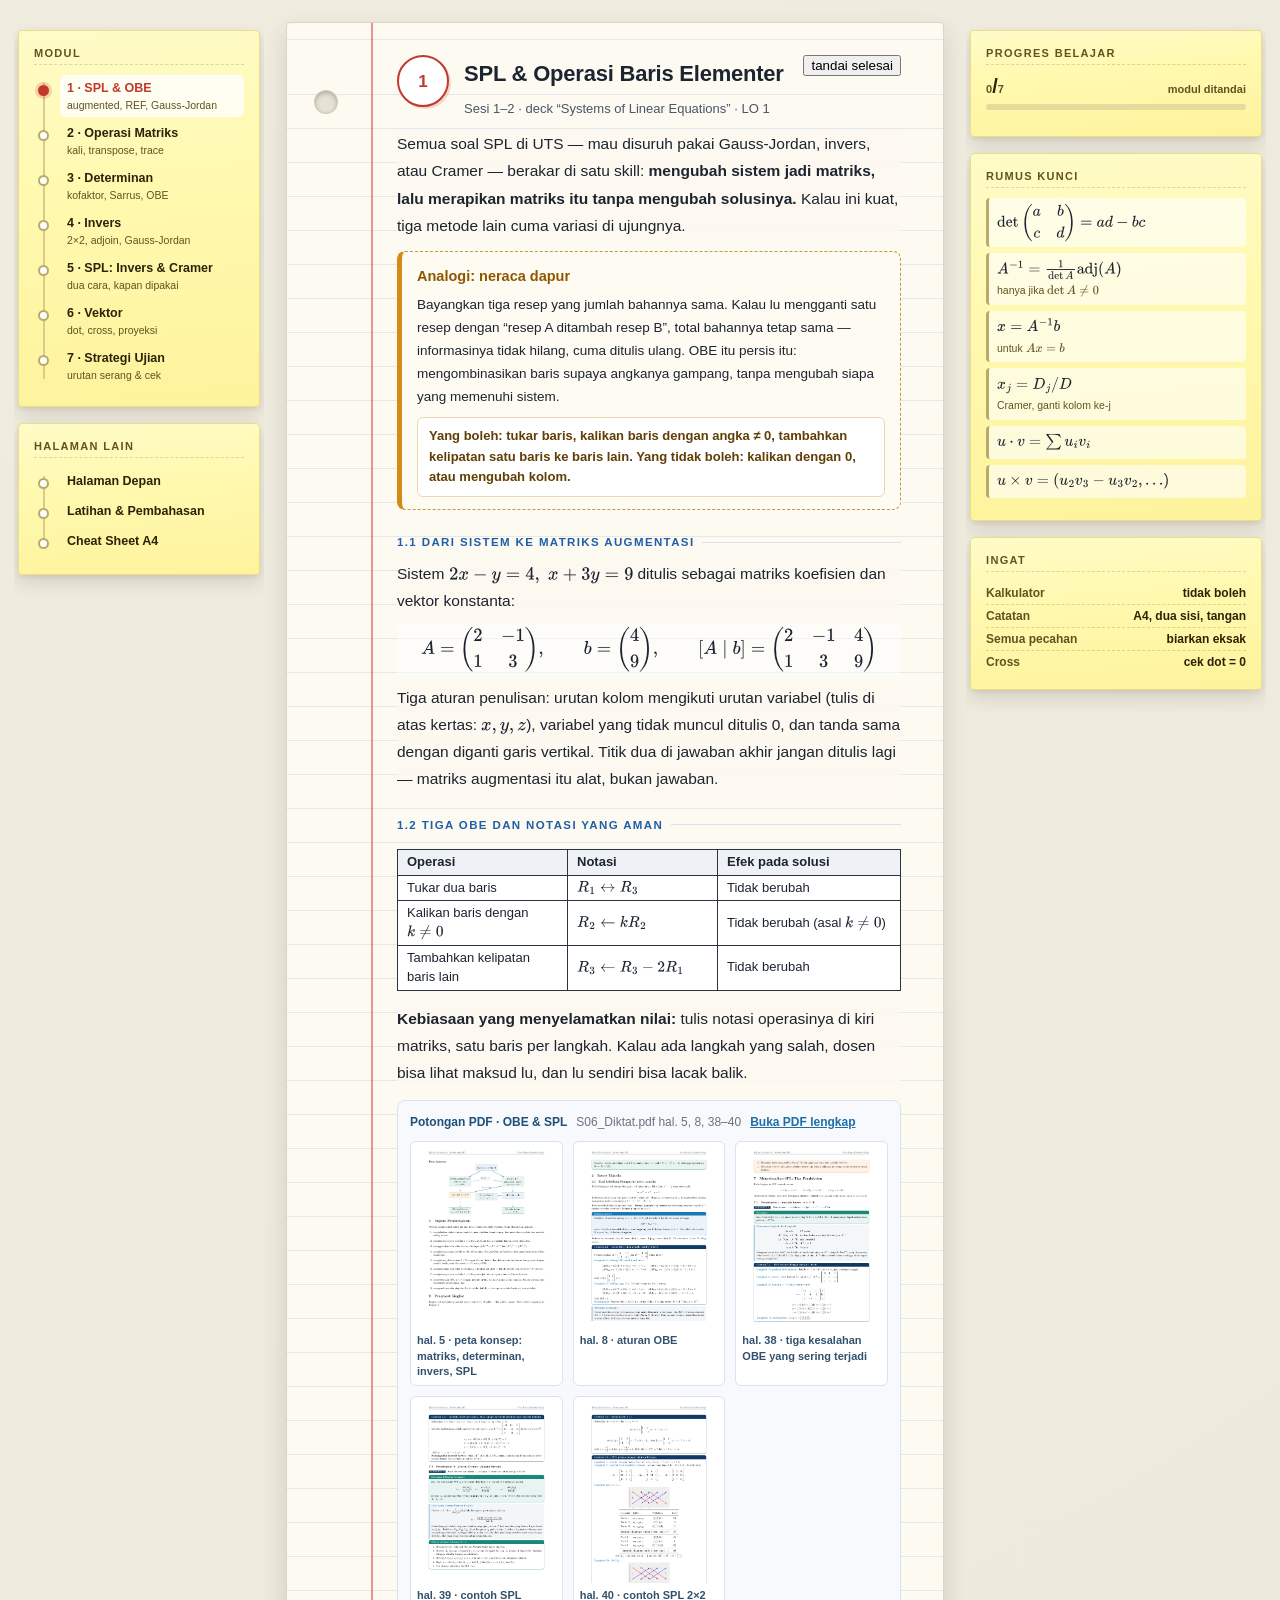
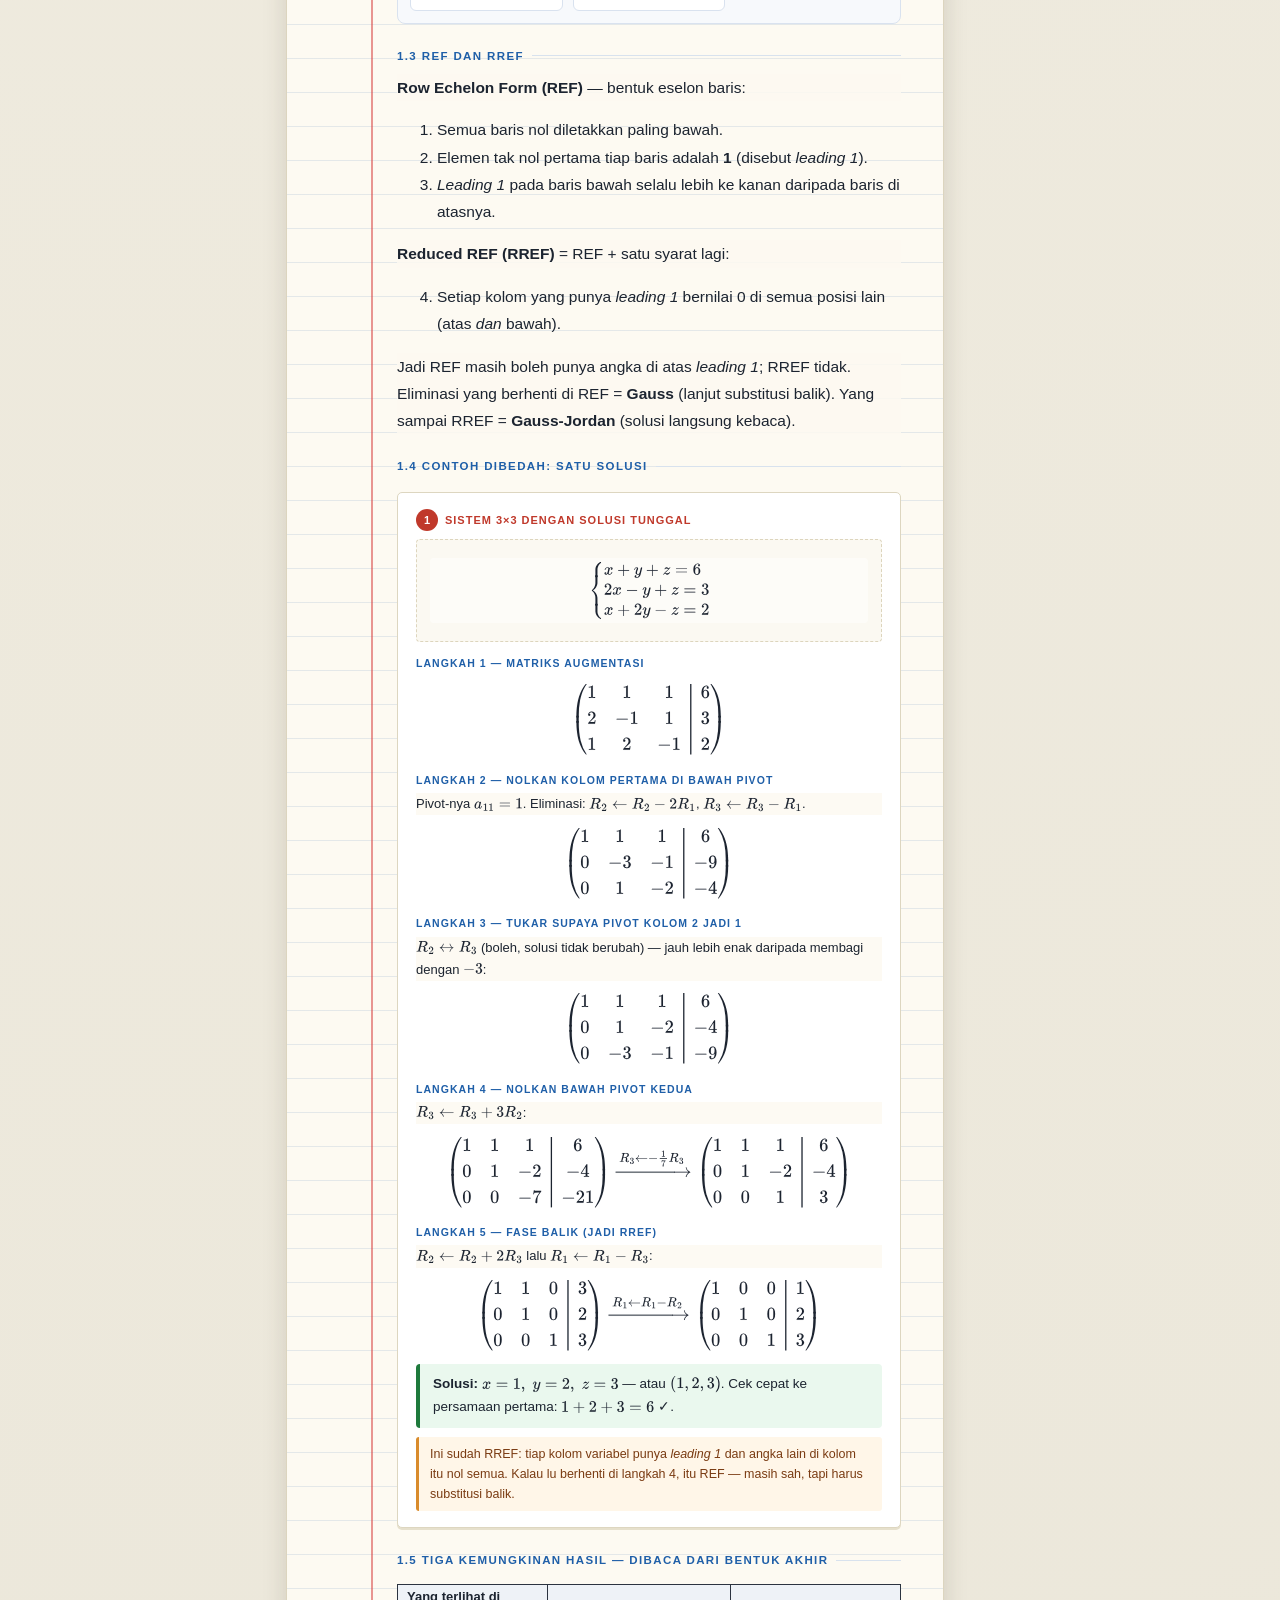
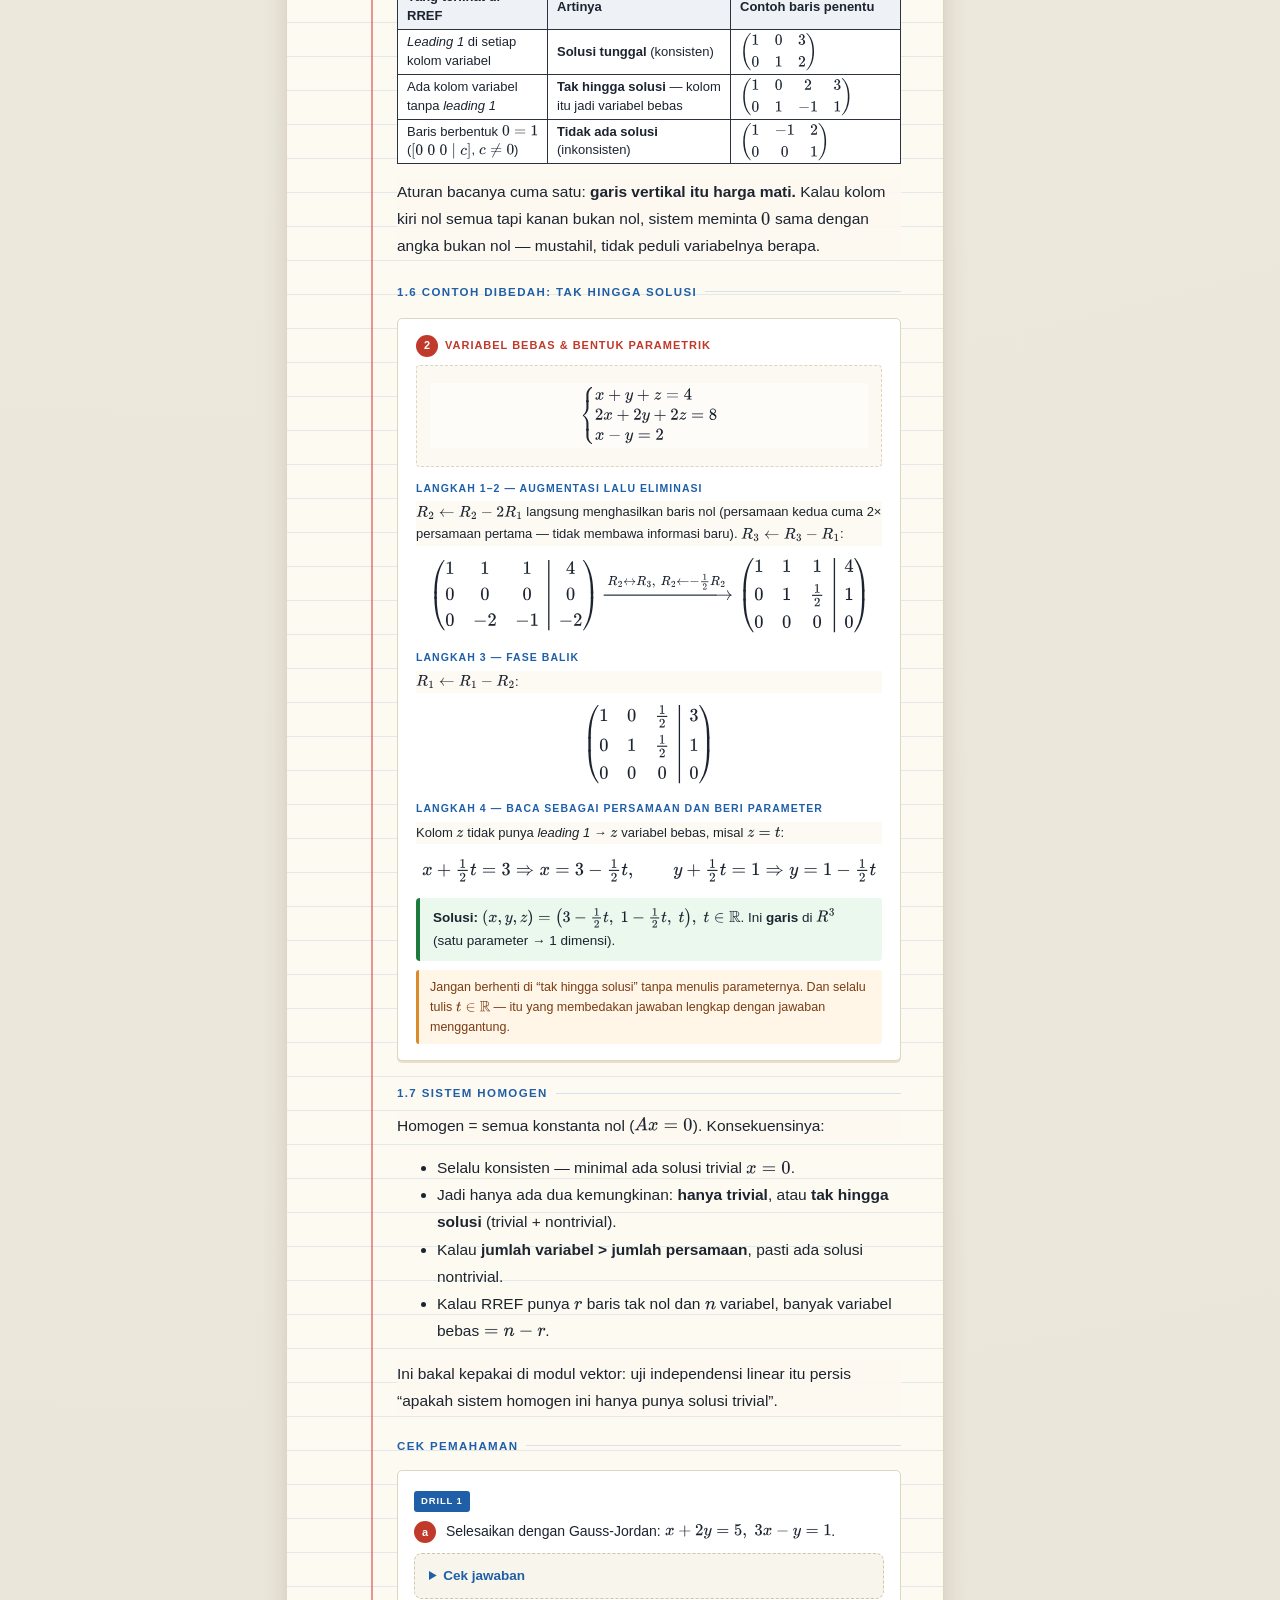
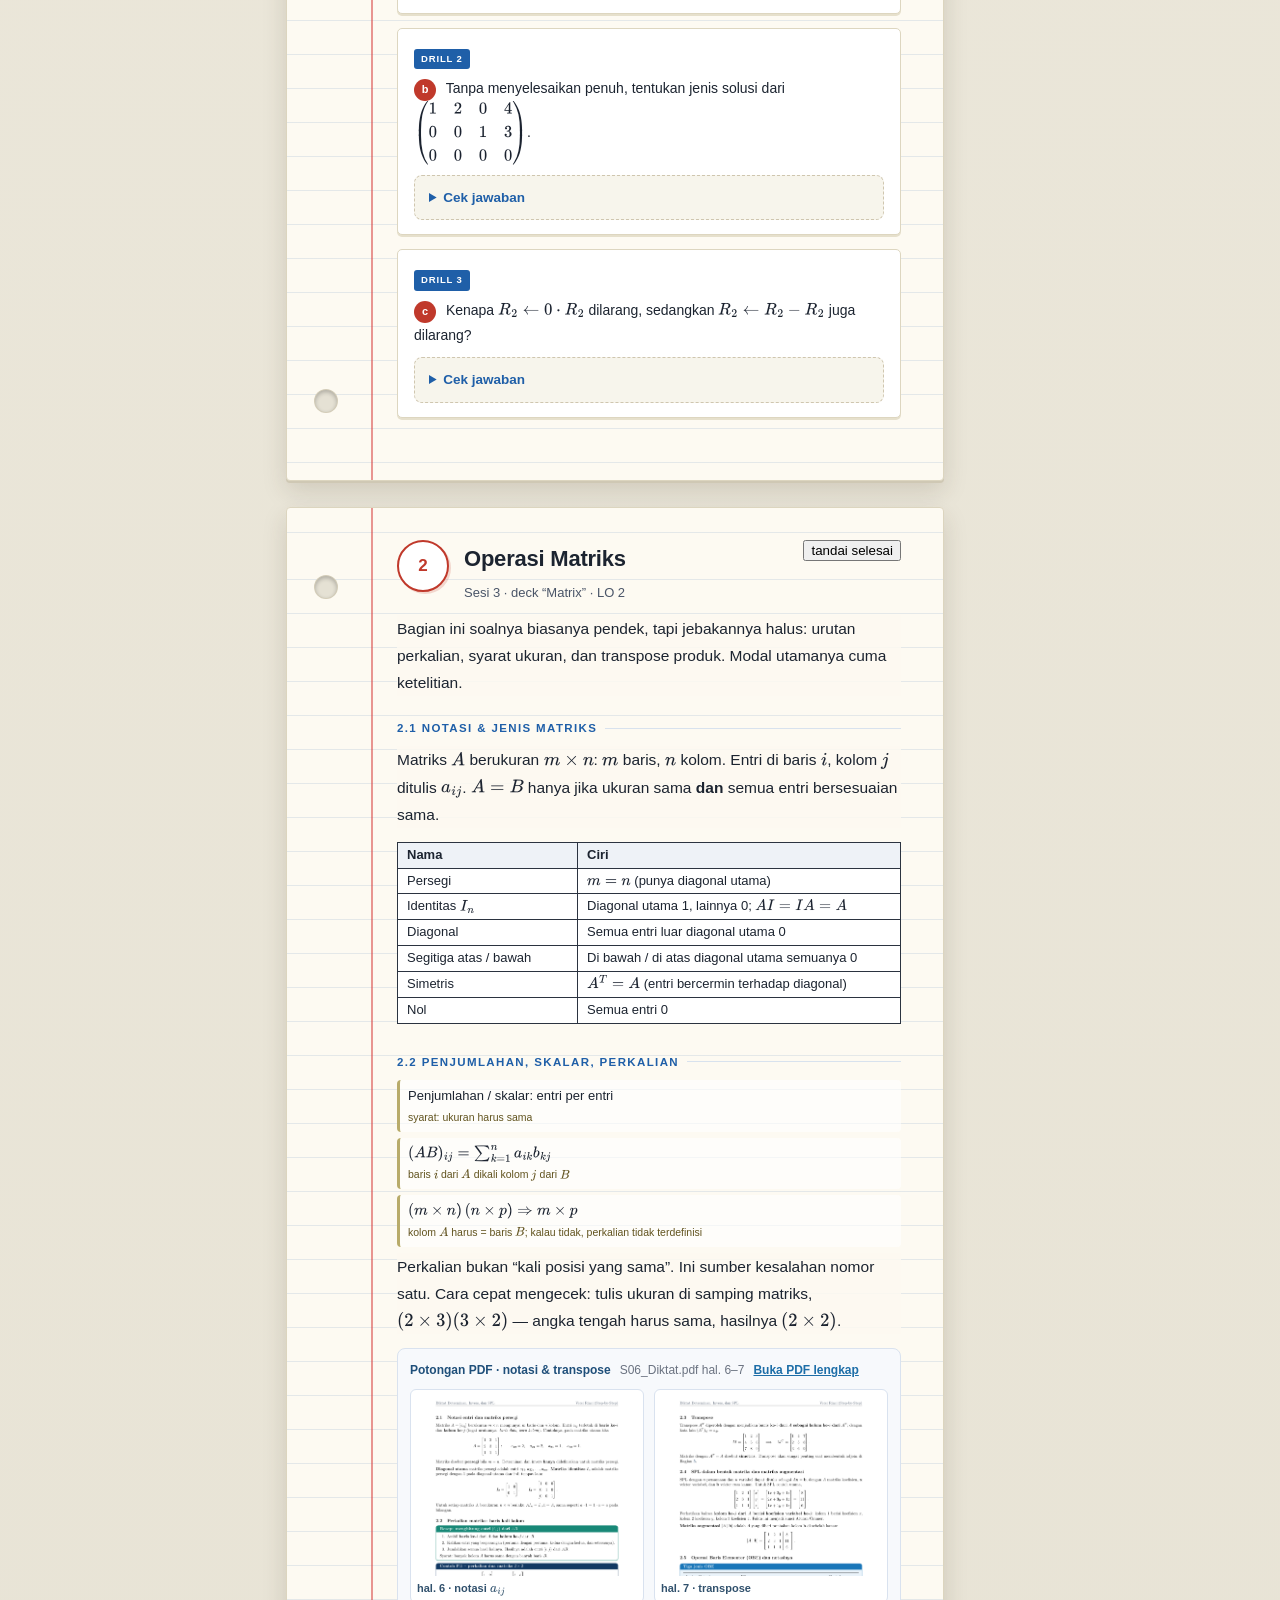
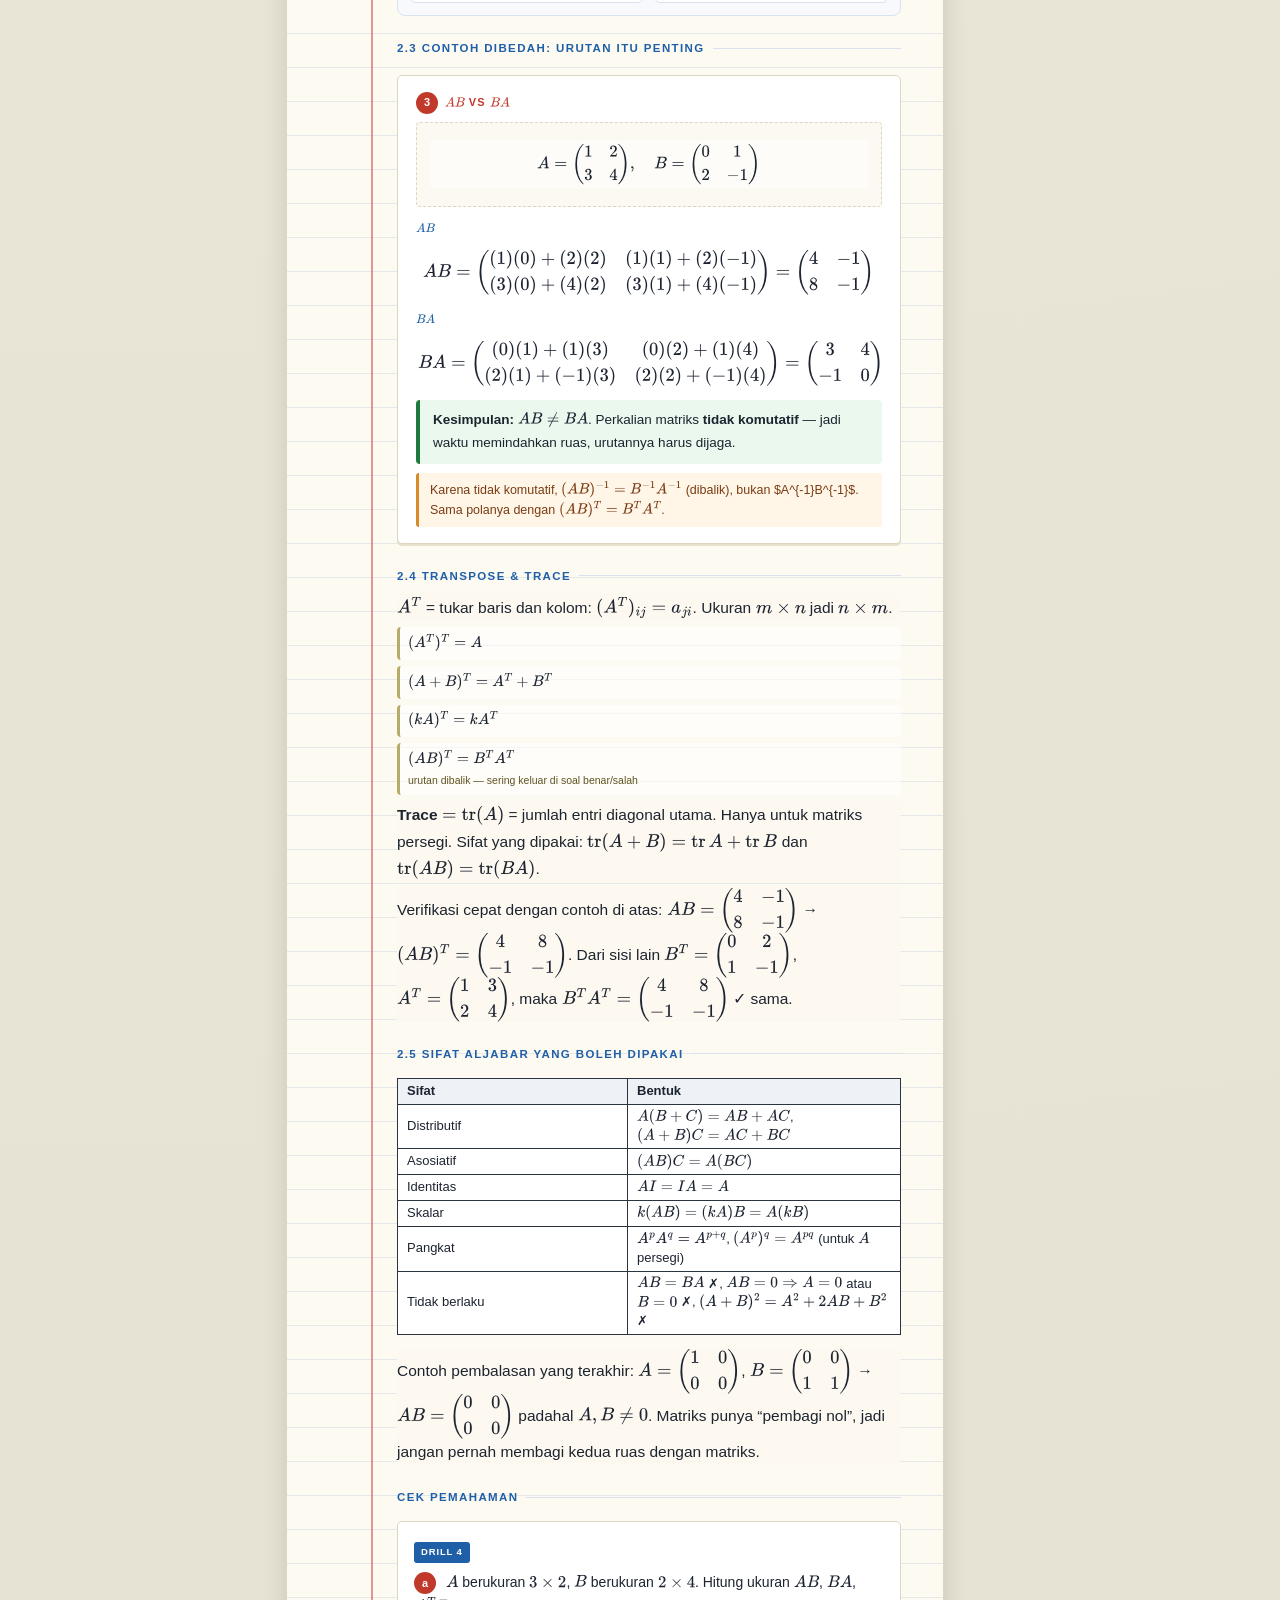
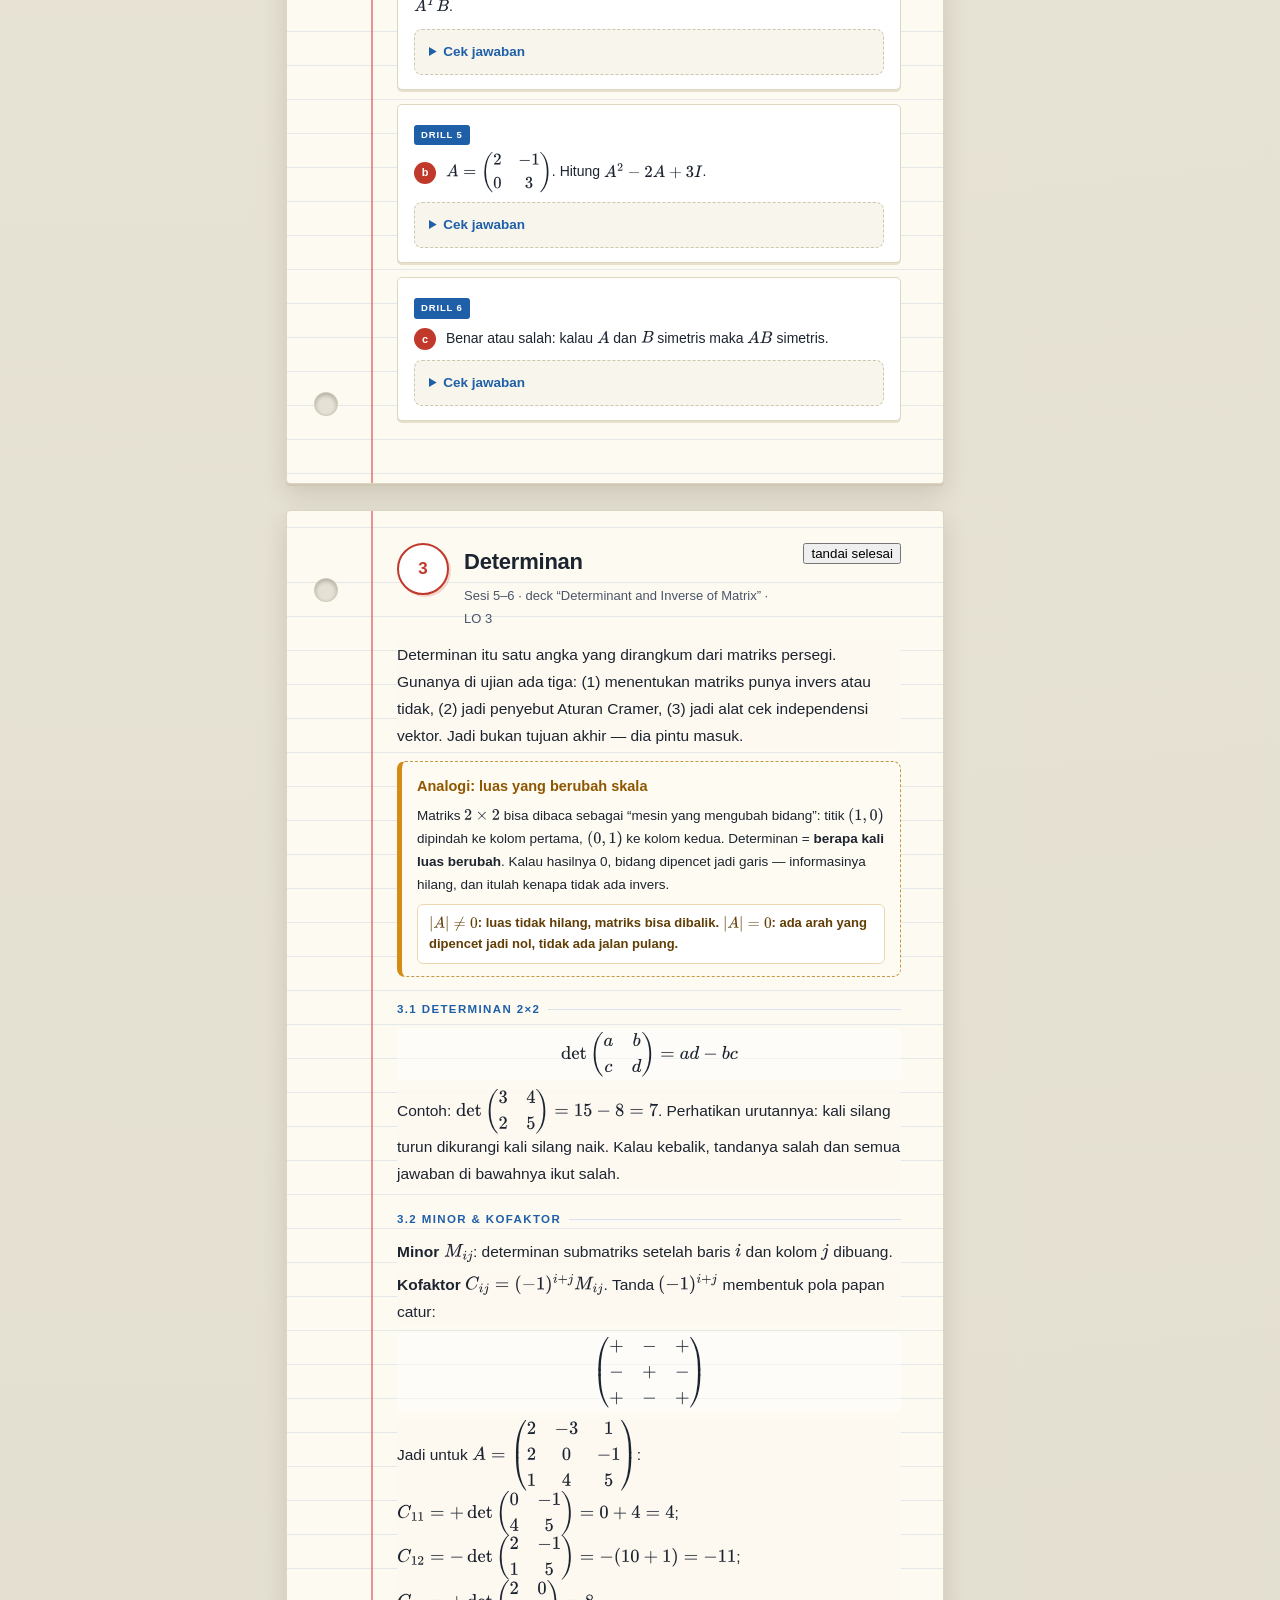
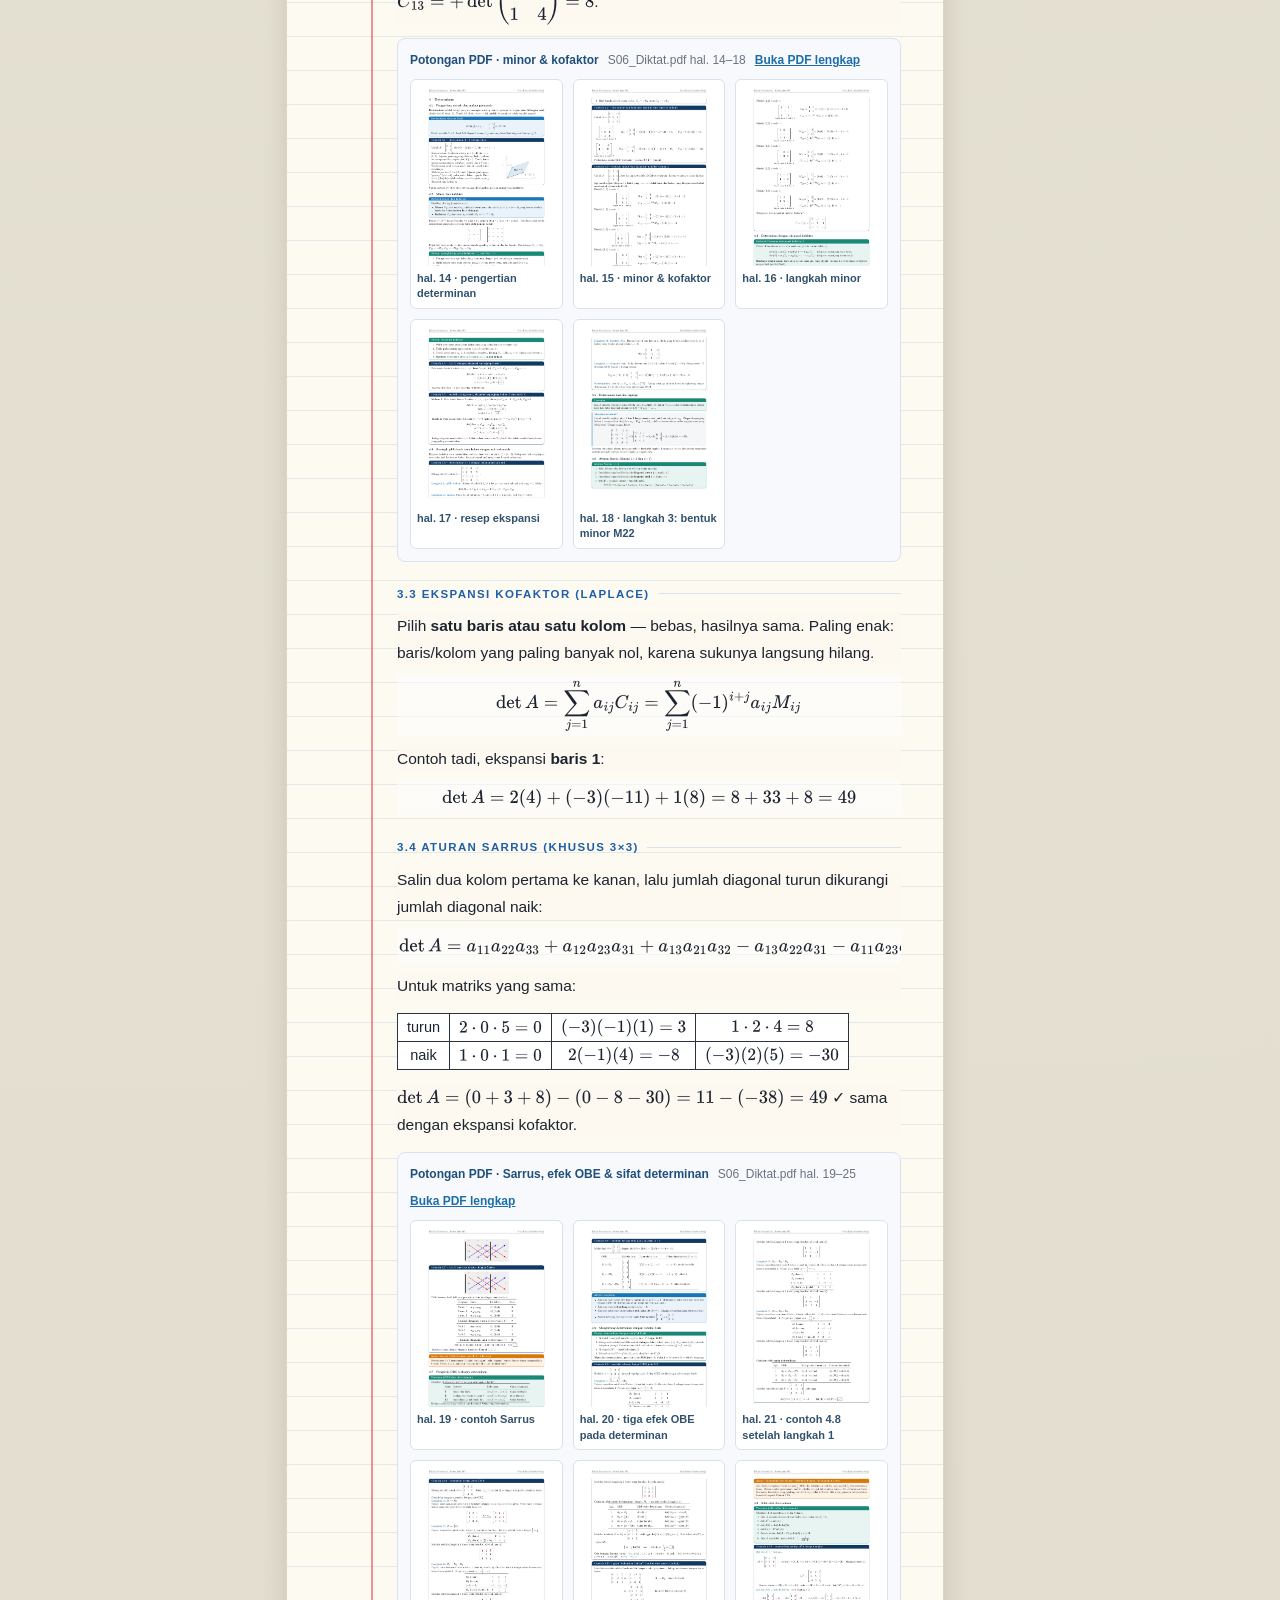
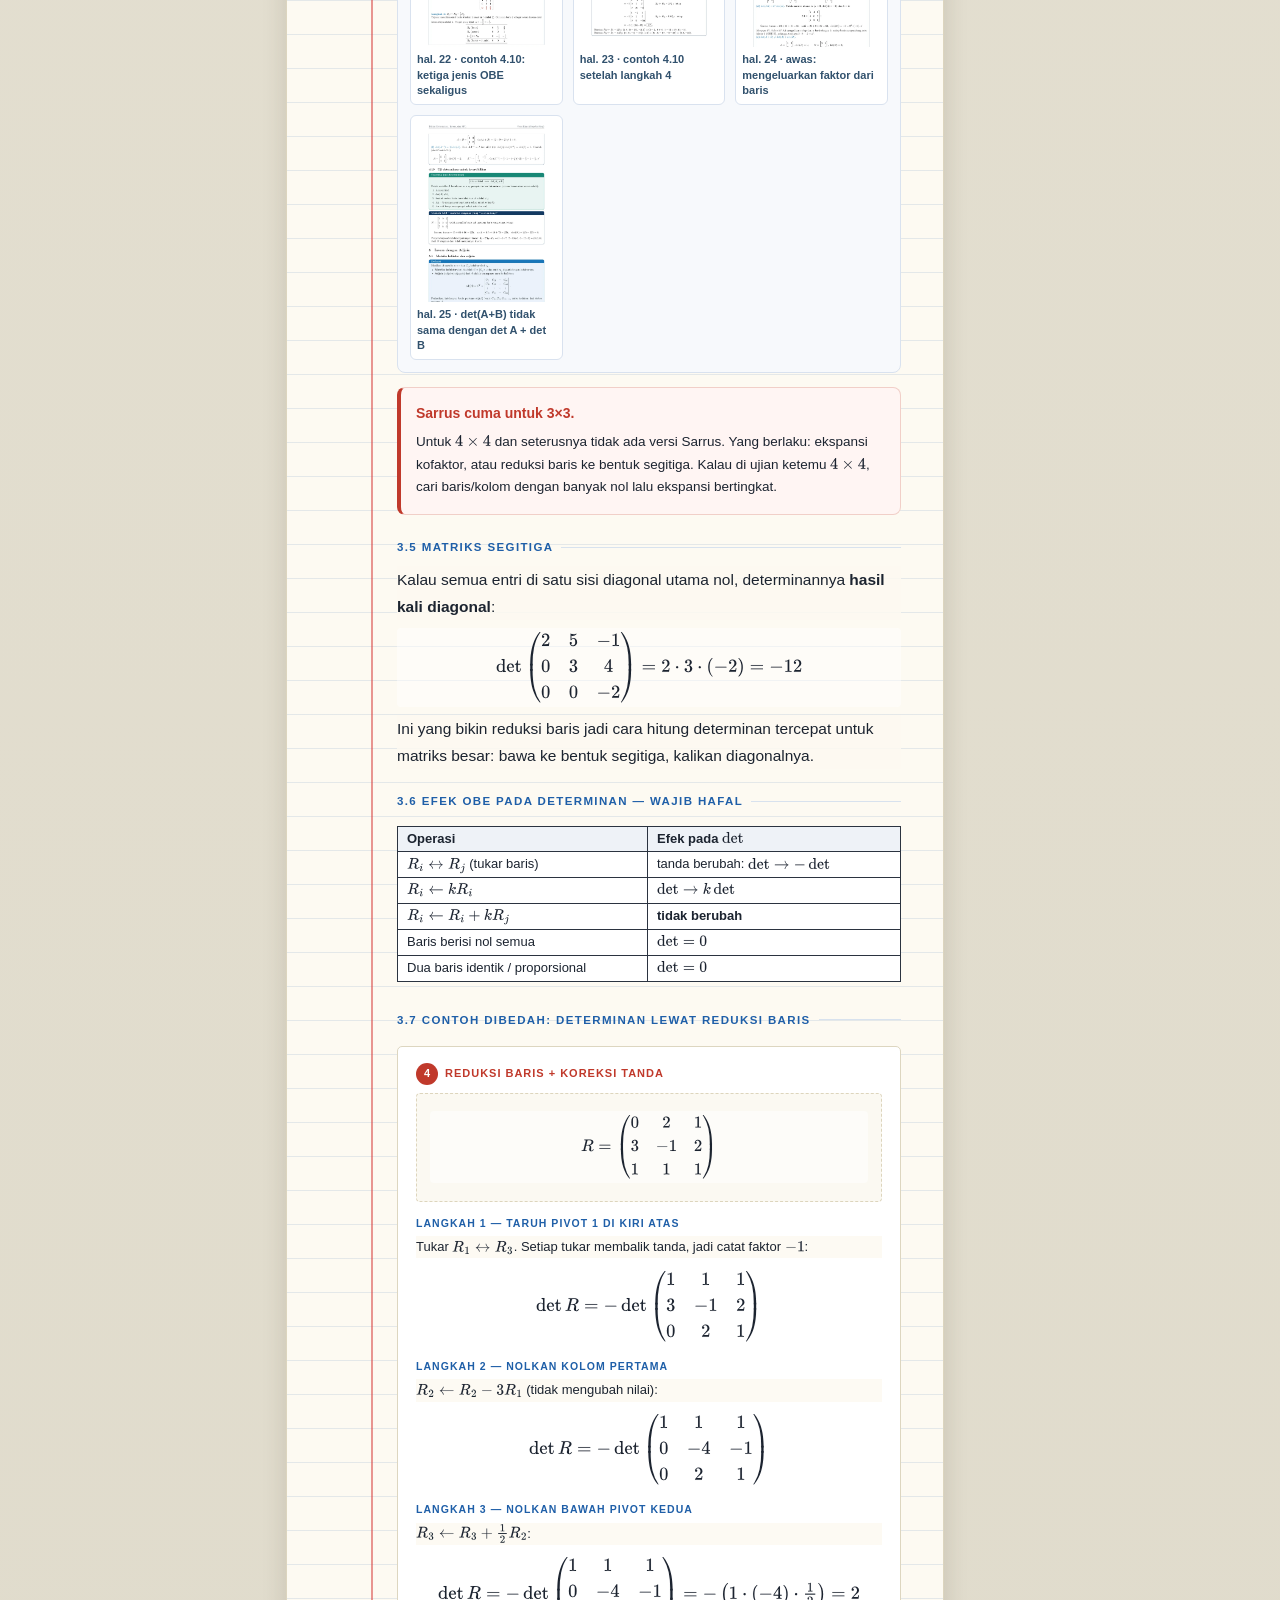
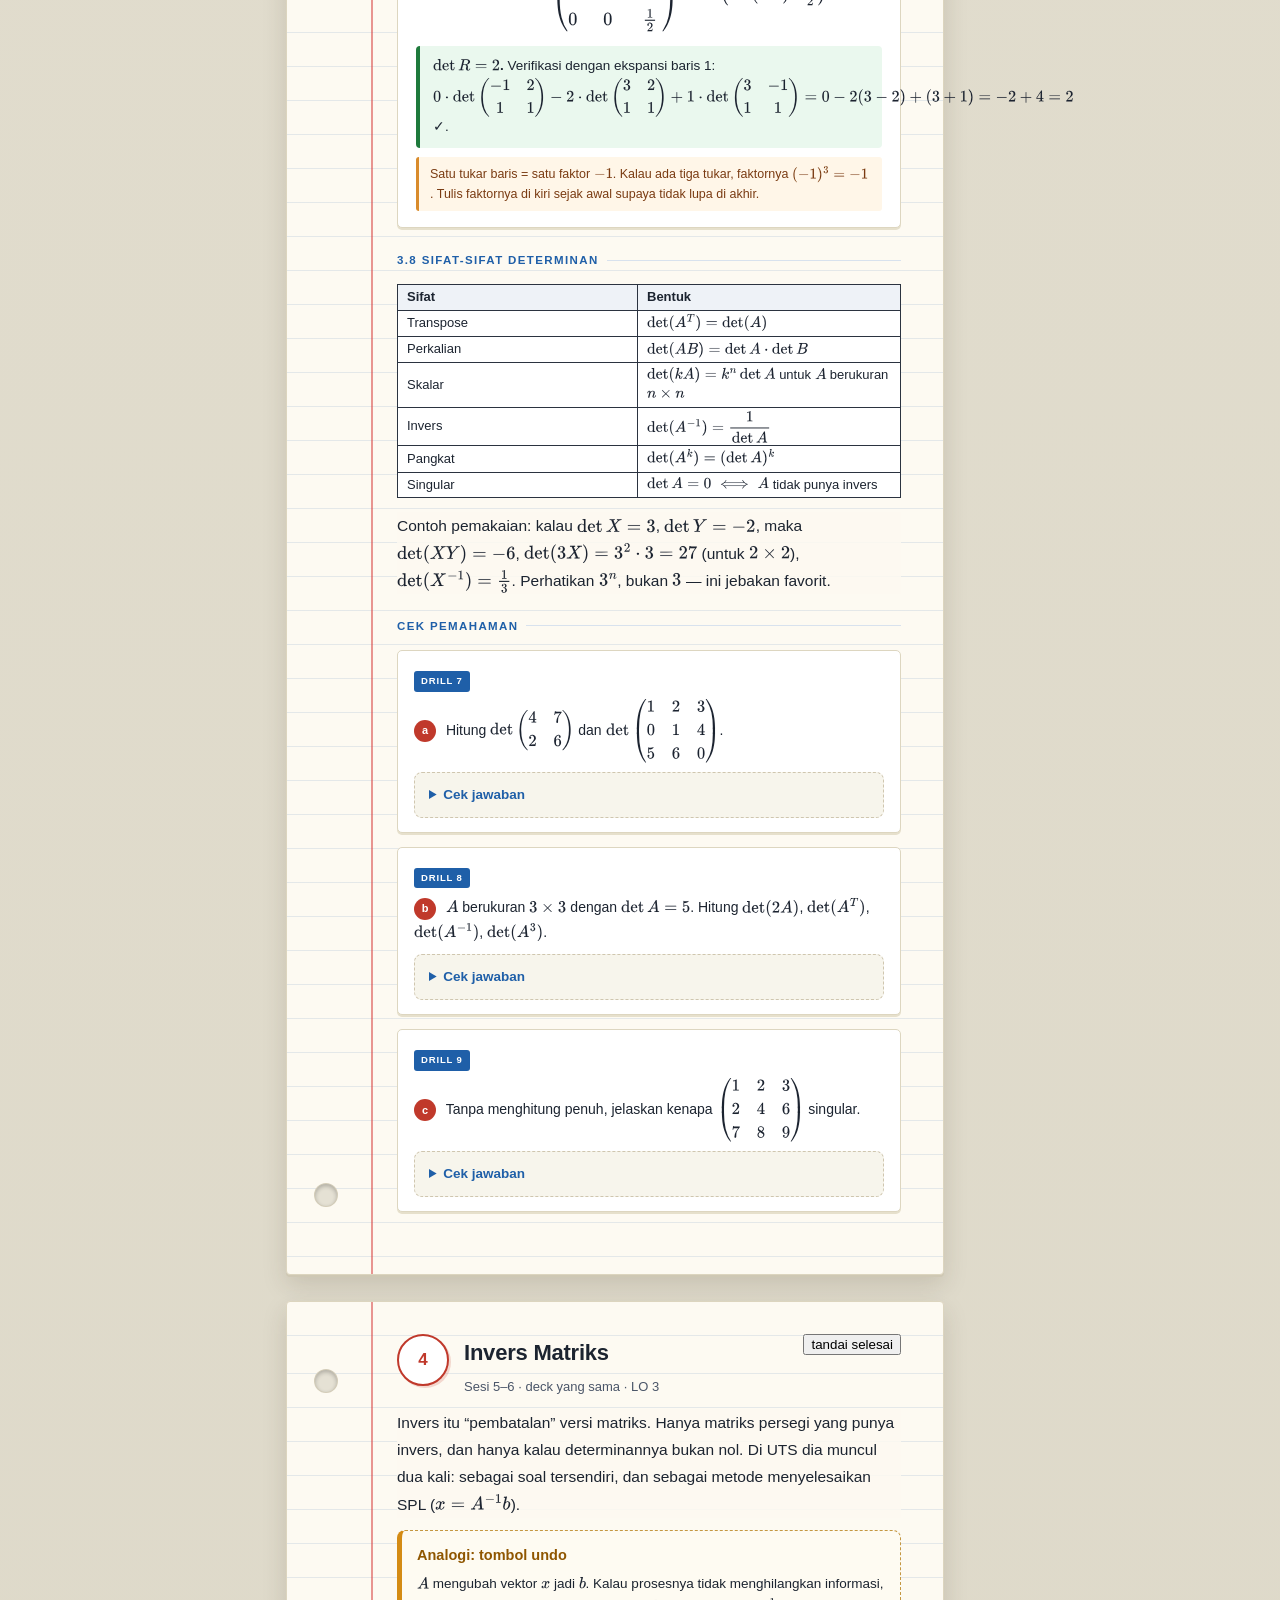
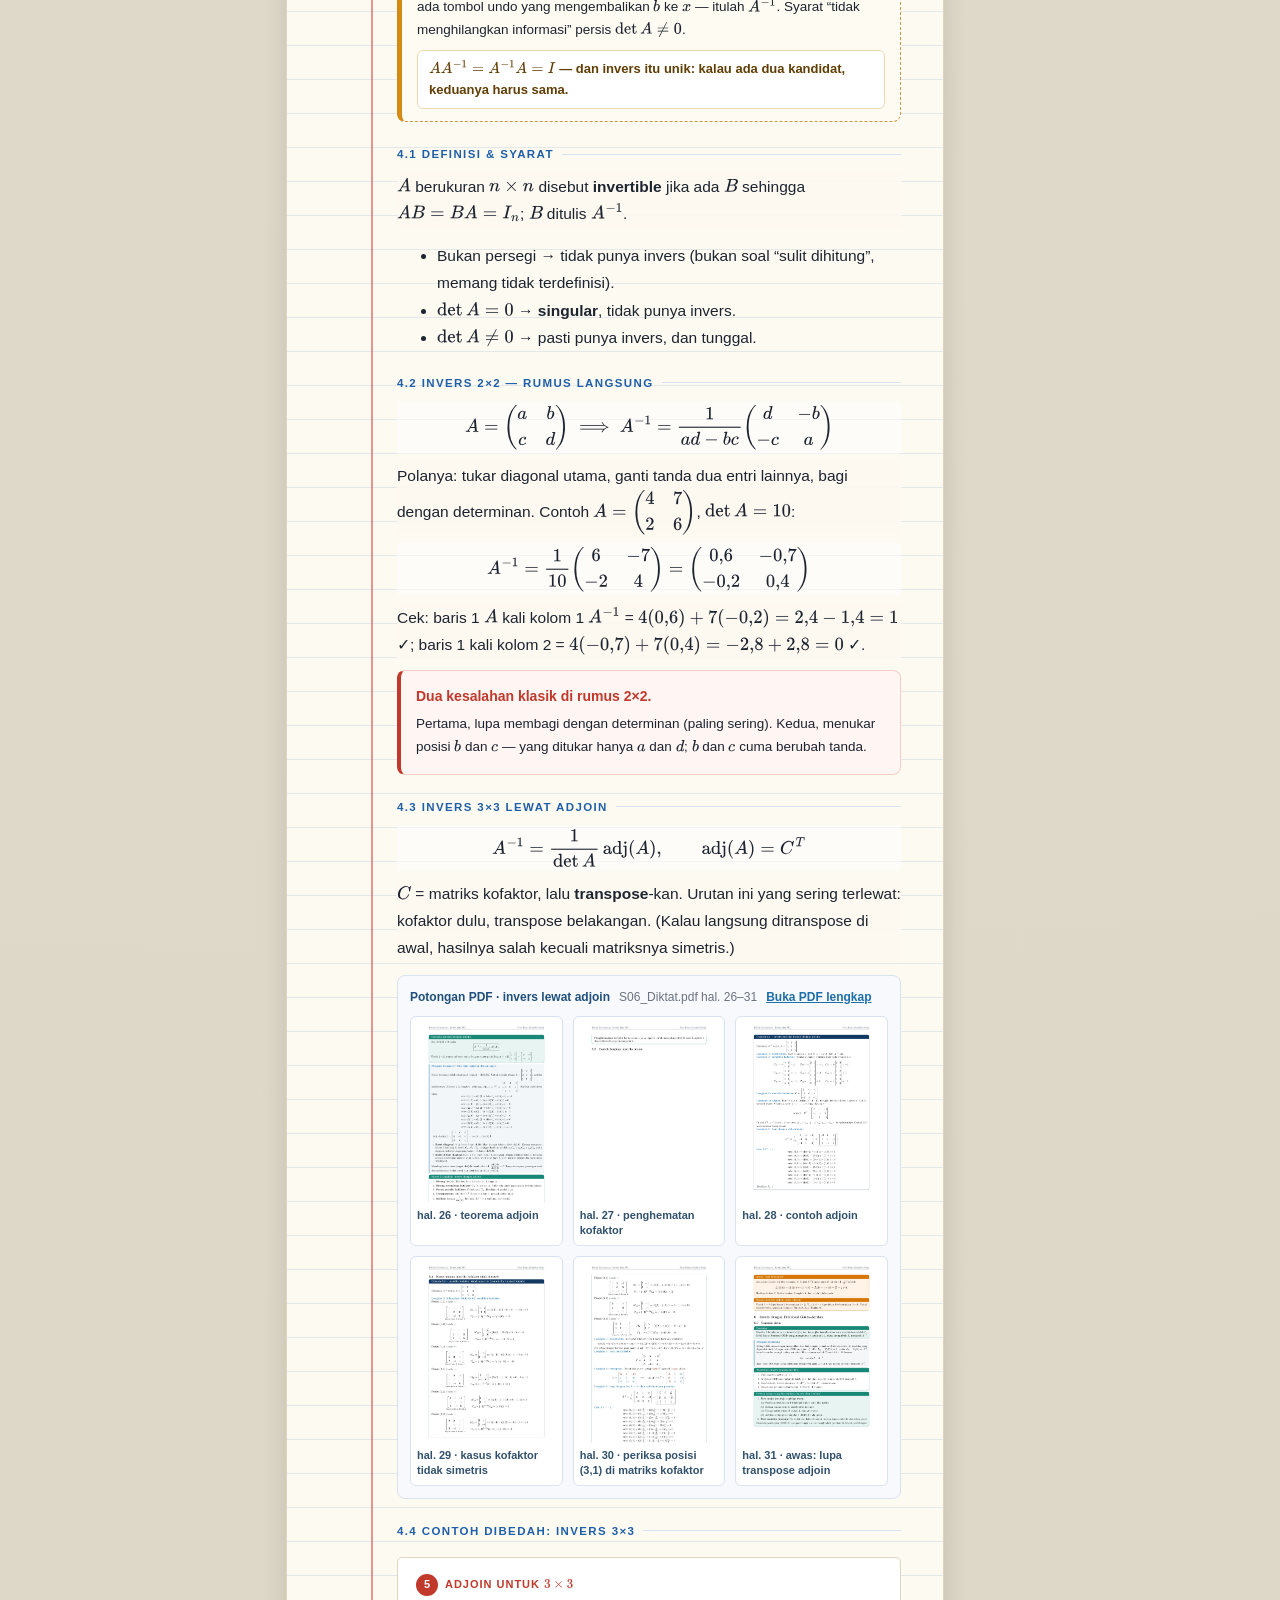
==== commit 37c09b3b: "feat[NA]: lengkapi potongan diktat sesi 6 (hal. 5, 18, 20-25, 29-31, 33-38, 41-45, 47) + rapikan sum" ====
--- a/materi.html
+++ b/materi.html
@@ -76,6 +76,21 @@
   </table>
   </div>
   <p><b>Kebiasaan yang menyelamatkan nilai:</b> tulis notasi operasinya di kiri matriks, satu baris per langkah. Kalau ada langkah yang salah, dosen bisa lihat maksud lu, dan lu sendiri bisa lacak balik.</p>
+
+  <div class="pdf-slice">
+    <div class="ps-head">
+      <b>Potongan PDF · OBE &amp; SPL</b>
+      <span>S06_Diktat.pdf hal. 5, 8, 38–40</span>
+      <a href="sumber/lms/S06_Diktat.pdf#page=8" target="_blank" rel="noopener">Buka PDF lengkap</a>
+    </div>
+    <div class="ps-grid">
+      <a class="ps-item" href="assets/pdf/s06-05.webp" target="_blank" rel="noopener"><img src="assets/pdf/s06-05.webp" alt="Diktat hal. 5: peta konsep: matriks, determinan, invers, SPL" loading="lazy"><span>hal. 5 · peta konsep: matriks, determinan, invers, SPL</span></a>
+      <a class="ps-item" href="assets/pdf/s06-08.png" target="_blank" rel="noopener"><img src="assets/pdf/s06-08.png" alt="Diktat hal. 8: aturan operasi baris elementer" loading="lazy"><span>hal. 8 · aturan OBE</span></a>
+      <a class="ps-item" href="assets/pdf/s06-38.webp" target="_blank" rel="noopener"><img src="assets/pdf/s06-38.webp" alt="Diktat hal. 38: tiga kesalahan OBE yang sering terjadi" loading="lazy"><span>hal. 38 · tiga kesalahan OBE yang sering terjadi</span></a>
+      <a class="ps-item" href="assets/pdf/s06-39.png" target="_blank" rel="noopener"><img src="assets/pdf/s06-39.png" alt="Diktat hal. 39: contoh SPL dengan matriks koefisien sama" loading="lazy"><span>hal. 39 · contoh SPL</span></a>
+      <a class="ps-item" href="assets/pdf/s06-40.png" target="_blank" rel="noopener"><img src="assets/pdf/s06-40.png" alt="Diktat hal. 40: contoh SPL 2x2" loading="lazy"><span>hal. 40 · contoh SPL 2×2</span></a>
+    </div>
+  </div>
 
   <div class="sec">1.3 REF dan RREF</div>
   <p><b>Row Echelon Form (REF)</b> — bentuk eselon baris:</p>
@@ -214,6 +229,18 @@
   <div class="formula">\((m\times n)\,(n\times p) \Rightarrow m\times p\)<small>kolom \(A\) harus = baris \(B\); kalau tidak, perkalian tidak terdefinisi</small></div>
   <p>Perkalian bukan “kali posisi yang sama”. Ini sumber kesalahan nomor satu. Cara cepat mengecek: tulis ukuran di samping matriks, \((2\times3)(3\times2)\) — angka tengah harus sama, hasilnya \((2\times2)\).</p>
 
+  <div class="pdf-slice">
+    <div class="ps-head">
+      <b>Potongan PDF · notasi &amp; transpose</b>
+      <span>S06_Diktat.pdf hal. 6–7</span>
+      <a href="sumber/lms/S06_Diktat.pdf#page=6" target="_blank" rel="noopener">Buka PDF lengkap</a>
+    </div>
+    <div class="ps-grid">
+      <a class="ps-item" href="assets/pdf/s06-06.png" target="_blank" rel="noopener"><img src="assets/pdf/s06-06.png" alt="Diktat hal. 6: notasi entri dan matriks persegi" loading="lazy"><span>hal. 6 · notasi \(a_{ij}\)</span></a>
+      <a class="ps-item" href="assets/pdf/s06-07.png" target="_blank" rel="noopener"><img src="assets/pdf/s06-07.png" alt="Diktat hal. 7: transpose matriks" loading="lazy"><span>hal. 7 · transpose</span></a>
+    </div>
+  </div>
+
   <div class="sec">2.3 Contoh dibedah: urutan itu penting</div>
   <div class="bedah">
     <div class="top"><span class="no">3</span><span class="ttl">\(AB\) vs \(BA\)</span></div>
@@ -308,6 +335,21 @@
   \(C_{12}=-\det\begin{pmatrix}2&-1\\1&5\end{pmatrix}=-(10+1)=-11\);
   \(C_{13}=+\det\begin{pmatrix}2&0\\1&4\end{pmatrix}=8\).</p>
 
+  <div class="pdf-slice">
+    <div class="ps-head">
+      <b>Potongan PDF · minor &amp; kofaktor</b>
+      <span>S06_Diktat.pdf hal. 14–18</span>
+      <a href="sumber/lms/S06_Diktat.pdf#page=14" target="_blank" rel="noopener">Buka PDF lengkap</a>
+    </div>
+    <div class="ps-grid">
+      <a class="ps-item" href="assets/pdf/s06-14.png" target="_blank" rel="noopener"><img src="assets/pdf/s06-14.png" alt="Diktat hal. 14: pengertian determinan" loading="lazy"><span>hal. 14 · pengertian determinan</span></a>
+      <a class="ps-item" href="assets/pdf/s06-15.png" target="_blank" rel="noopener"><img src="assets/pdf/s06-15.png" alt="Diktat hal. 15: minor dan kofaktor" loading="lazy"><span>hal. 15 · minor &amp; kofaktor</span></a>
+      <a class="ps-item" href="assets/pdf/s06-16.png" target="_blank" rel="noopener"><img src="assets/pdf/s06-16.png" alt="Diktat hal. 16: langkah menghitung minor" loading="lazy"><span>hal. 16 · langkah minor</span></a>
+      <a class="ps-item" href="assets/pdf/s06-17.png" target="_blank" rel="noopener"><img src="assets/pdf/s06-17.png" alt="Diktat hal. 17: resep ekspansi kofaktor" loading="lazy"><span>hal. 17 · resep ekspansi</span></a>
+      <a class="ps-item" href="assets/pdf/s06-18.webp" target="_blank" rel="noopener"><img src="assets/pdf/s06-18.webp" alt="Diktat hal. 18: langkah 3: bentuk minor M22" loading="lazy"><span>hal. 18 · langkah 3: bentuk minor M22</span></a>
+    </div>
+  </div>
+
   <div class="sec">3.3 Ekspansi kofaktor (Laplace)</div>
   <p>Pilih <b>satu baris atau satu kolom</b> — bebas, hasilnya sama. Paling enak: baris/kolom yang paling banyak nol, karena sukunya langsung hilang.</p>
   \[ \det A=\sum_{j=1}^{n} a_{ij}C_{ij}=\sum_{j=1}^{n}(-1)^{i+j}a_{ij}M_{ij} \]
@@ -327,6 +369,23 @@
   </table>
   </div>
   <p>\(\det A=(0+3+8)-(0-8-30)=11-(-38)=49\) ✓ sama dengan ekspansi kofaktor.</p>
+
+  <div class="pdf-slice">
+    <div class="ps-head">
+      <b>Potongan PDF · Sarrus, efek OBE &amp; sifat determinan</b>
+      <span>S06_Diktat.pdf hal. 19–25</span>
+      <a href="sumber/lms/S06_Diktat.pdf#page=19" target="_blank" rel="noopener">Buka PDF lengkap</a>
+    </div>
+    <div class="ps-grid">
+      <a class="ps-item" href="assets/pdf/s06-19.png" target="_blank" rel="noopener"><img src="assets/pdf/s06-19.png" alt="Diktat hal. 19: contoh determinan dengan Sarrus" loading="lazy"><span>hal. 19 · contoh Sarrus</span></a>
+      <a class="ps-item" href="assets/pdf/s06-20.webp" target="_blank" rel="noopener"><img src="assets/pdf/s06-20.webp" alt="Diktat hal. 20: tiga efek OBE pada determinan" loading="lazy"><span>hal. 20 · tiga efek OBE pada determinan</span></a>
+      <a class="ps-item" href="assets/pdf/s06-21.webp" target="_blank" rel="noopener"><img src="assets/pdf/s06-21.webp" alt="Diktat hal. 21: contoh 4.8 setelah langkah 1" loading="lazy"><span>hal. 21 · contoh 4.8 setelah langkah 1</span></a>
+      <a class="ps-item" href="assets/pdf/s06-22.webp" target="_blank" rel="noopener"><img src="assets/pdf/s06-22.webp" alt="Diktat hal. 22: contoh 4.10: ketiga jenis OBE sekaligus" loading="lazy"><span>hal. 22 · contoh 4.10: ketiga jenis OBE sekaligus</span></a>
+      <a class="ps-item" href="assets/pdf/s06-23.webp" target="_blank" rel="noopener"><img src="assets/pdf/s06-23.webp" alt="Diktat hal. 23: contoh 4.10 setelah langkah 4" loading="lazy"><span>hal. 23 · contoh 4.10 setelah langkah 4</span></a>
+      <a class="ps-item" href="assets/pdf/s06-24.webp" target="_blank" rel="noopener"><img src="assets/pdf/s06-24.webp" alt="Diktat hal. 24: awas: mengeluarkan faktor dari baris" loading="lazy"><span>hal. 24 · awas: mengeluarkan faktor dari baris</span></a>
+      <a class="ps-item" href="assets/pdf/s06-25.webp" target="_blank" rel="noopener"><img src="assets/pdf/s06-25.webp" alt="Diktat hal. 25: det(A+B) tidak sama dengan det A + det B" loading="lazy"><span>hal. 25 · det(A+B) tidak sama dengan det A + det B</span></a>
+    </div>
+  </div>
   <div class="trap-card">
     <b>Sarrus cuma untuk 3×3.</b>
     <p>Untuk \(4\times4\) dan seterusnya tidak ada versi Sarrus. Yang berlaku: ekspansi kofaktor, atau reduksi baris ke bentuk segitiga. Kalau di ujian ketemu \(4\times4\), cari baris/kolom dengan banyak nol lalu ekspansi bertingkat.</p>
@@ -451,6 +510,22 @@
   <div class="sec">4.3 Invers 3×3 lewat adjoin</div>
   \[ A^{-1}=\frac{1}{\det A}\,\operatorname{adj}(A),\qquad \operatorname{adj}(A)=C^{T} \]
   <p>\(C\) = matriks kofaktor, lalu <b>transpose</b>-kan. Urutan ini yang sering terlewat: kofaktor dulu, transpose belakangan. (Kalau langsung ditranspose di awal, hasilnya salah kecuali matriksnya simetris.)</p>
+
+  <div class="pdf-slice">
+    <div class="ps-head">
+      <b>Potongan PDF · invers lewat adjoin</b>
+      <span>S06_Diktat.pdf hal. 26–31</span>
+      <a href="sumber/lms/S06_Diktat.pdf#page=26" target="_blank" rel="noopener">Buka PDF lengkap</a>
+    </div>
+    <div class="ps-grid">
+      <a class="ps-item" href="assets/pdf/s06-26.png" target="_blank" rel="noopener"><img src="assets/pdf/s06-26.png" alt="Diktat hal. 26: teorema invers dengan adjoin" loading="lazy"><span>hal. 26 · teorema adjoin</span></a>
+      <a class="ps-item" href="assets/pdf/s06-27.png" target="_blank" rel="noopener"><img src="assets/pdf/s06-27.png" alt="Diktat hal. 27: penghematan kofaktor" loading="lazy"><span>hal. 27 · penghematan kofaktor</span></a>
+      <a class="ps-item" href="assets/pdf/s06-28.png" target="_blank" rel="noopener"><img src="assets/pdf/s06-28.png" alt="Diktat hal. 28: contoh invers 3x3 dengan adjoin" loading="lazy"><span>hal. 28 · contoh adjoin</span></a>
+      <a class="ps-item" href="assets/pdf/s06-29.webp" target="_blank" rel="noopener"><img src="assets/pdf/s06-29.webp" alt="Diktat hal. 29: kasus kofaktor tidak simetris" loading="lazy"><span>hal. 29 · kasus kofaktor tidak simetris</span></a>
+      <a class="ps-item" href="assets/pdf/s06-30.webp" target="_blank" rel="noopener"><img src="assets/pdf/s06-30.webp" alt="Diktat hal. 30: periksa posisi (3,1) di matriks kofaktor" loading="lazy"><span>hal. 30 · periksa posisi (3,1) di matriks kofaktor</span></a>
+      <a class="ps-item" href="assets/pdf/s06-31.webp" target="_blank" rel="noopener"><img src="assets/pdf/s06-31.webp" alt="Diktat hal. 31: awas: lupa transpose adjoin" loading="lazy"><span>hal. 31 · awas: lupa transpose adjoin</span></a>
+    </div>
+  </div>
 
   <div class="sec">4.4 Contoh dibedah: invers 3×3</div>
   <div class="bedah">
@@ -479,6 +554,23 @@
 
   <div class="sec">4.5 Metode Gauss-Jordan: \([A\mid I]\to[I\mid A^{-1}]\)</div>
   <p>Tempel identitas di kanan, lalu lakukan OBE sampai sisi kiri jadi \(I\). Sisi kanan otomatis jadi \(A^{-1}\). Kalau di tengah jalan muncul baris nol di kiri, matriksnya singular — berhenti dan tulis “tidak punya invers”.</p>
+
+  <div class="pdf-slice">
+    <div class="ps-head">
+      <b>Potongan PDF · Gauss-Jordan untuk invers</b>
+      <span>S06_Diktat.pdf hal. 32–38</span>
+      <a href="sumber/lms/S06_Diktat.pdf#page=32" target="_blank" rel="noopener">Buka PDF lengkap</a>
+    </div>
+    <div class="ps-grid">
+      <a class="ps-item" href="assets/pdf/s06-32.png" target="_blank" rel="noopener"><img src="assets/pdf/s06-32.png" alt="Diktat hal. 32: contoh invers dengan Gauss-Jordan" loading="lazy"><span>hal. 32 · contoh Gauss-Jordan</span></a>
+      <a class="ps-item" href="assets/pdf/s06-33.webp" target="_blank" rel="noopener"><img src="assets/pdf/s06-33.webp" alt="Diktat hal. 33: Gauss-Jordan: langkah 4" loading="lazy"><span>hal. 33 · Gauss-Jordan: langkah 4</span></a>
+      <a class="ps-item" href="assets/pdf/s06-34.webp" target="_blank" rel="noopener"><img src="assets/pdf/s06-34.webp" alt="Diktat hal. 34: Gauss-Jordan: menolkan kolom 2" loading="lazy"><span>hal. 34 · Gauss-Jordan: menolkan kolom 2</span></a>
+      <a class="ps-item" href="assets/pdf/s06-35.webp" target="_blank" rel="noopener"><img src="assets/pdf/s06-35.webp" alt="Diktat hal. 35: Gauss-Jordan: R1 sebagai baris acuan" loading="lazy"><span>hal. 35 · Gauss-Jordan: R1 sebagai baris acuan</span></a>
+      <a class="ps-item" href="assets/pdf/s06-36.webp" target="_blank" rel="noopener"><img src="assets/pdf/s06-36.webp" alt="Diktat hal. 36: Gauss-Jordan: langkah 6" loading="lazy"><span>hal. 36 · Gauss-Jordan: langkah 6</span></a>
+      <a class="ps-item" href="assets/pdf/s06-37.webp" target="_blank" rel="noopener"><img src="assets/pdf/s06-37.webp" alt="Diktat hal. 37: Gauss-Jordan: jangan pakai baris lama" loading="lazy"><span>hal. 37 · Gauss-Jordan: jangan pakai baris lama</span></a>
+      <a class="ps-item" href="assets/pdf/s06-38.webp" target="_blank" rel="noopener"><img src="assets/pdf/s06-38.webp" alt="Diktat hal. 38: tiga kesalahan OBE yang sering terjadi" loading="lazy"><span>hal. 38 · tiga kesalahan OBE yang sering terjadi</span></a>
+    </div>
+  </div>
   <div class="bedah">
     <div class="top"><span class="no">6</span><span class="ttl">Gauss-Jordan 2×2</span></div>
     <div class="soal">\[ A=\begin{pmatrix}2&1\\5&3\end{pmatrix} \]</div>
@@ -561,6 +653,25 @@
   <p>Untuk sistem \(n\) persamaan dengan \(n\) variabel, definisikan \(D=\det A\). Untuk variabel ke-\(j\), ganti <b>kolom ke-\(j\)</b> pada \(A\) dengan vektor \(b\), lalu hitung determinannya \(D_j\):</p>
   \[ x_j=\frac{D_j}{D},\qquad D\neq0 \]
   <p>Aturan Cramer cepat untuk matriks kecil, tapi tedioso untuk matriks besar: perlu \(n+1\) determinan. Kalau matriks 3×3, tiga Sarrus + satu penyebut masih masuk akal.</p>
+
+  <div class="pdf-slice">
+    <div class="ps-head">
+      <b>Potongan PDF · SPL: invers &amp; Cramer</b>
+      <span>S06_Diktat.pdf hal. 39–47</span>
+      <a href="sumber/lms/S06_Diktat.pdf#page=39" target="_blank" rel="noopener">Buka PDF lengkap</a>
+    </div>
+    <div class="ps-grid">
+      <a class="ps-item" href="assets/pdf/s06-39.png" target="_blank" rel="noopener"><img src="assets/pdf/s06-39.png" alt="Diktat hal. 39: contoh SPL dengan ruas kanan berbeda" loading="lazy"><span>hal. 39 · satu matriks, beda \(b\)</span></a>
+      <a class="ps-item" href="assets/pdf/s06-40.png" target="_blank" rel="noopener"><img src="assets/pdf/s06-40.png" alt="Diktat hal. 40: Cramer 2x2" loading="lazy"><span>hal. 40 · Cramer 2×2</span></a>
+      <a class="ps-item" href="assets/pdf/s06-41.webp" target="_blank" rel="noopener"><img src="assets/pdf/s06-41.webp" alt="Diktat hal. 41: tabel Sarrus untuk det 3x3" loading="lazy"><span>hal. 41 · tabel Sarrus untuk det 3x3</span></a>
+      <a class="ps-item" href="assets/pdf/s06-42.webp" target="_blank" rel="noopener"><img src="assets/pdf/s06-42.webp" alt="Diktat hal. 42: Cramer: det(A) dan det(A1)" loading="lazy"><span>hal. 42 · Cramer: det(A) dan det(A1)</span></a>
+      <a class="ps-item" href="assets/pdf/s06-43.webp" target="_blank" rel="noopener"><img src="assets/pdf/s06-43.webp" alt="Diktat hal. 43: SPL 3x3: OBE langkah 1" loading="lazy"><span>hal. 43 · SPL 3x3: OBE langkah 1</span></a>
+      <a class="ps-item" href="assets/pdf/s06-44.webp" target="_blank" rel="noopener"><img src="assets/pdf/s06-44.webp" alt="Diktat hal. 44: SPL 3x3: lanjutan eliminasi" loading="lazy"><span>hal. 44 · SPL 3x3: lanjutan eliminasi</span></a>
+      <a class="ps-item" href="assets/pdf/s06-45.webp" target="_blank" rel="noopener"><img src="assets/pdf/s06-45.webp" alt="Diktat hal. 45: cek hubungan Metode 1 dan Metode 3" loading="lazy"><span>hal. 45 · cek hubungan Metode 1 dan Metode 3</span></a>
+      <a class="ps-item" href="assets/pdf/s06-46.png" target="_blank" rel="noopener"><img src="assets/pdf/s06-46.png" alt="Diktat hal. 46: panduan memilih metode" loading="lazy"><span>hal. 46 · panduan metode</span></a>
+      <a class="ps-item" href="assets/pdf/s06-47.webp" target="_blank" rel="noopener"><img src="assets/pdf/s06-47.webp" alt="Diktat hal. 47: ringkasan rumus satu halaman" loading="lazy"><span>hal. 47 · ringkasan rumus satu halaman</span></a>
+    </div>
+  </div>
   <div class="trap-card">
     <b>Kolom, bukan baris.</b>
     <p>Waktu menghitung \(D_x\), ganti <i>kolom x</i> dengan \(b\), bukan baris pertama. Tulis label \(D_x,D_y,D_z\) di atas setiap determinan supaya tidak ketuker.</p>
@@ -638,6 +749,21 @@
   <div class="formula">Norma / panjang: \(\|u\|=\sqrt{u_1^2+u_2^2+u_3^2}\)</div>
   <div class="formula">Vektor satuan: \(\hat u=\dfrac{u}{\|u\|}\)<small>panjangnya 1, arahnya sama dengan \(u\); syarat \(u\neq0\)</small></div>
   <p>Contoh: \(u=(3,4,0)\), \(\|u\|=\sqrt{9+16}=5\), maka \(\hat u=(\tfrac35,\tfrac45,0)\).</p>
+
+  <div class="pdf-slice">
+    <div class="ps-head">
+      <b>Potongan PDF · vektor (ringkasan + latihan LMS)</b>
+      <span>S07 ringkasan hal. 1–2 · S07 latihan hal. 1–2</span>
+      <a href="sumber/lms/S07_Summary_ringkasan_Vektor.pdf#page=1" target="_blank" rel="noopener">Ringkasan</a>
+      <a href="sumber/lms/S07_Exercise___Latihan.pdf#page=1" target="_blank" rel="noopener" style="margin-left:0">Latihan</a>
+    </div>
+    <div class="ps-grid">
+      <a class="ps-item" href="assets/pdf/vektor-ringkas-01.png" target="_blank" rel="noopener"><img src="assets/pdf/vektor-ringkas-01.png" alt="Ringkasan vektor hal. 1: pengertian dan operasi dasar" loading="lazy"><span>ringkasan 1 · dasar</span></a>
+      <a class="ps-item" href="assets/pdf/vektor-ringkas-02.png" target="_blank" rel="noopener"><img src="assets/pdf/vektor-ringkas-02.png" alt="Ringkasan vektor hal. 2: lanjutan operasi vektor" loading="lazy"><span>ringkasan 2 · lanjutan</span></a>
+      <a class="ps-item" href="assets/pdf/vektor-latihan-01.png" target="_blank" rel="noopener"><img src="assets/pdf/vektor-latihan-01.png" alt="Latihan LMS hal. 1: sistem persamaan linear dan vektor" loading="lazy"><span>latihan 1 · soal</span></a>
+      <a class="ps-item" href="assets/pdf/vektor-latihan-02.png" target="_blank" rel="noopener"><img src="assets/pdf/vektor-latihan-02.png" alt="Latihan LMS hal. 2: soal vektor" loading="lazy"><span>latihan 2 · soal vektor</span></a>
+    </div>
+  </div>
 
   <div class="sec">6.2 Dot product: sudut &amp; ortogonalitas</div>
   \[ u\cdot v=u_1v_1+u_2v_2+u_3v_3=\|u\|\|v\|\cos\theta \]
--- a/assets/style.css
+++ b/assets/style.css
@@ -68,6 +68,7 @@
 .analogi p{margin:4px 0;font-size:13.5px;line-height:1.7;background:transparent}
 .analogi .kesimpulan{background:#fff;border:1px solid #ebd8b0;border-radius:6px;padding:8px 11px;margin-top:8px;
   font-size:13px;color:#613e05;font-weight:700;line-height:1.6}
+.pdf-slice{background:#f7f9fc;border:1px solid #d9e2ef;border-radius:8px;padding:12px;margin:14px 0}.ps-head{display:flex;align-items:center;gap:9px;flex-wrap:wrap;font-size:12px;line-height:1.5;margin-bottom:10px}.ps-head b{color:#1f4f7a}.ps-head span{color:#6a7280}.ps-head a{color:#1d6ea8;font-weight:700}.ps-grid{display:grid;grid-template-columns:repeat(auto-fit,minmax(150px,1fr));gap:10px}.ps-item{display:block;background:#fff;border:1px solid #d9e2ef;border-radius:6px;padding:6px;color:#31516d;text-decoration:none;font-size:11px;font-weight:700;line-height:1.4}.ps-item:hover{border-color:#4789bd;box-shadow:0 2px 8px #31516d22}.ps-item img{display:block;width:100%;height:180px;object-fit:cover;object-position:top;border-radius:3px;margin-bottom:5px}.ps-item span{display:block}
 .trap-card{background:#fff5f3;border:1.5px solid #f1cfc8;border-left:4px solid var(--red);border-radius:8px;padding:11px 15px;margin:12px 0}
 .trap-card b{color:var(--red);font-size:14px}
 .trap-card p{margin:4px 0;font-size:13.5px;line-height:1.7;background:transparent}
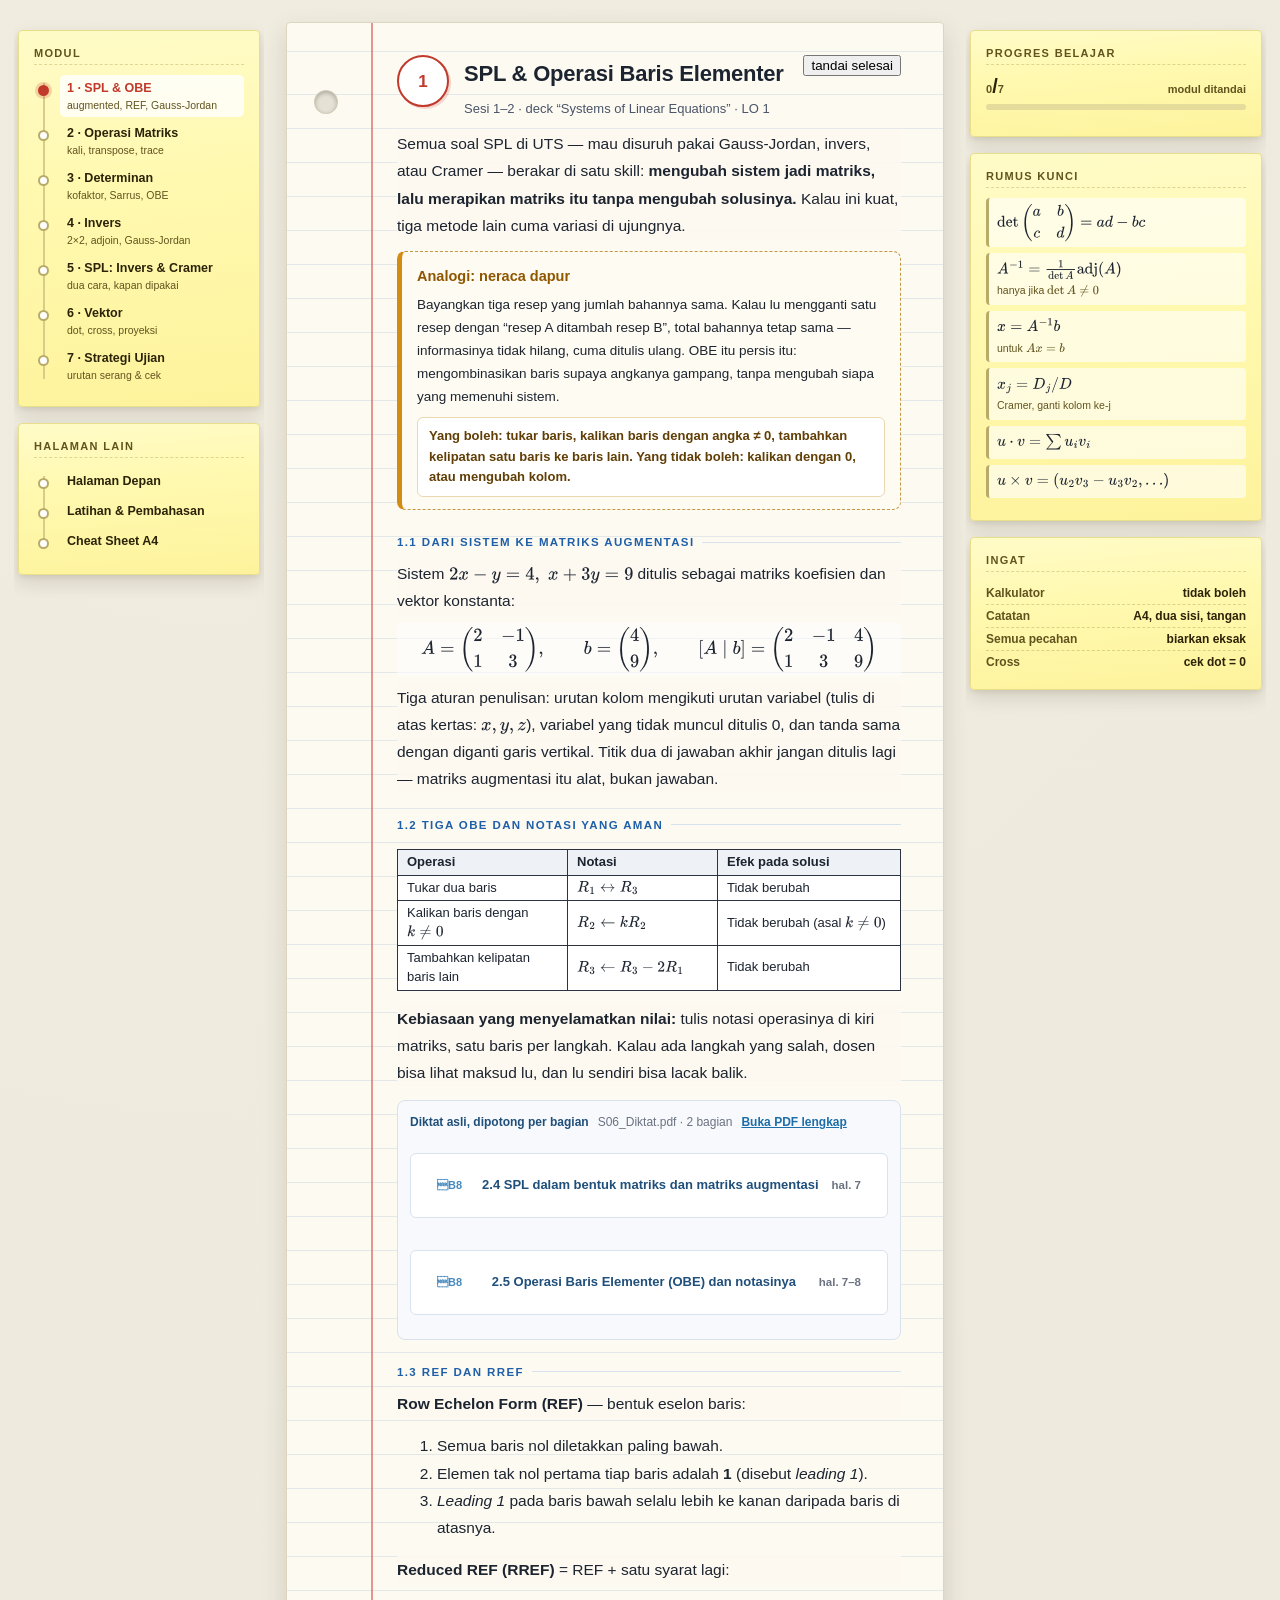
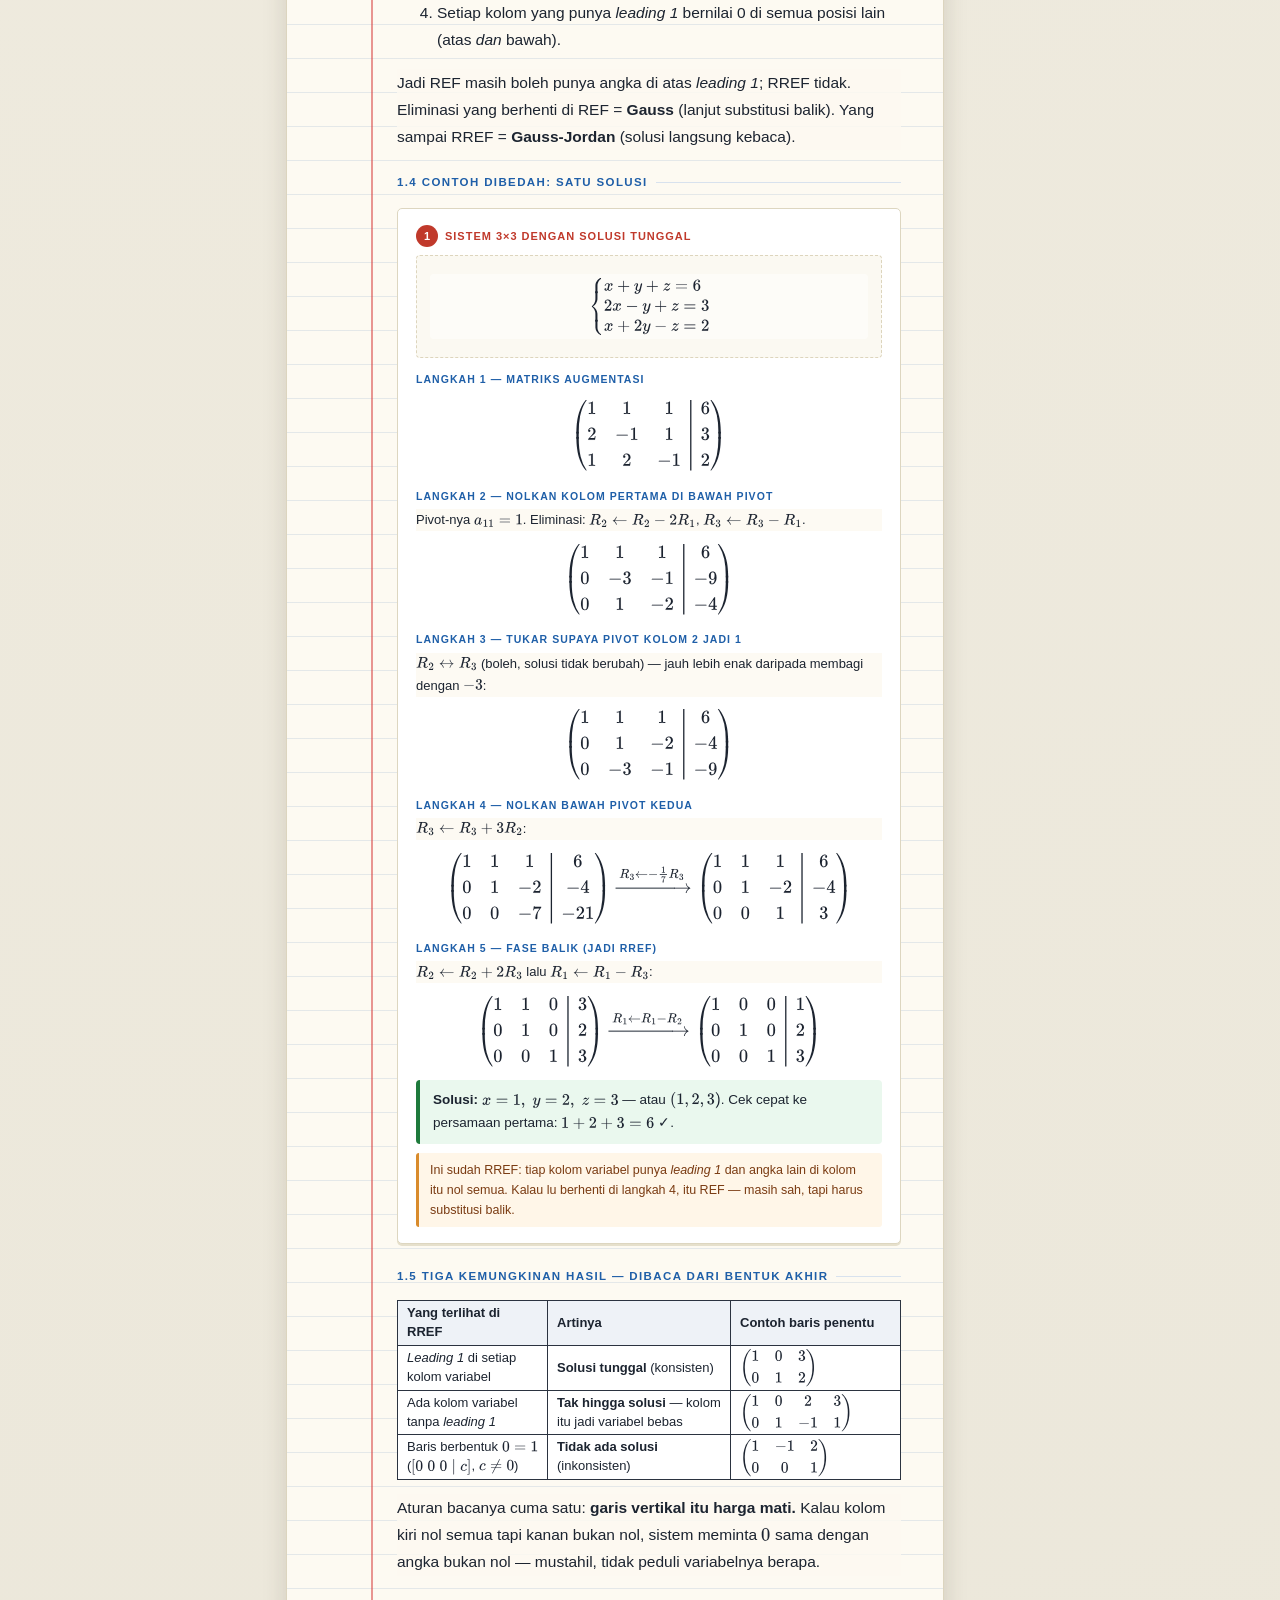
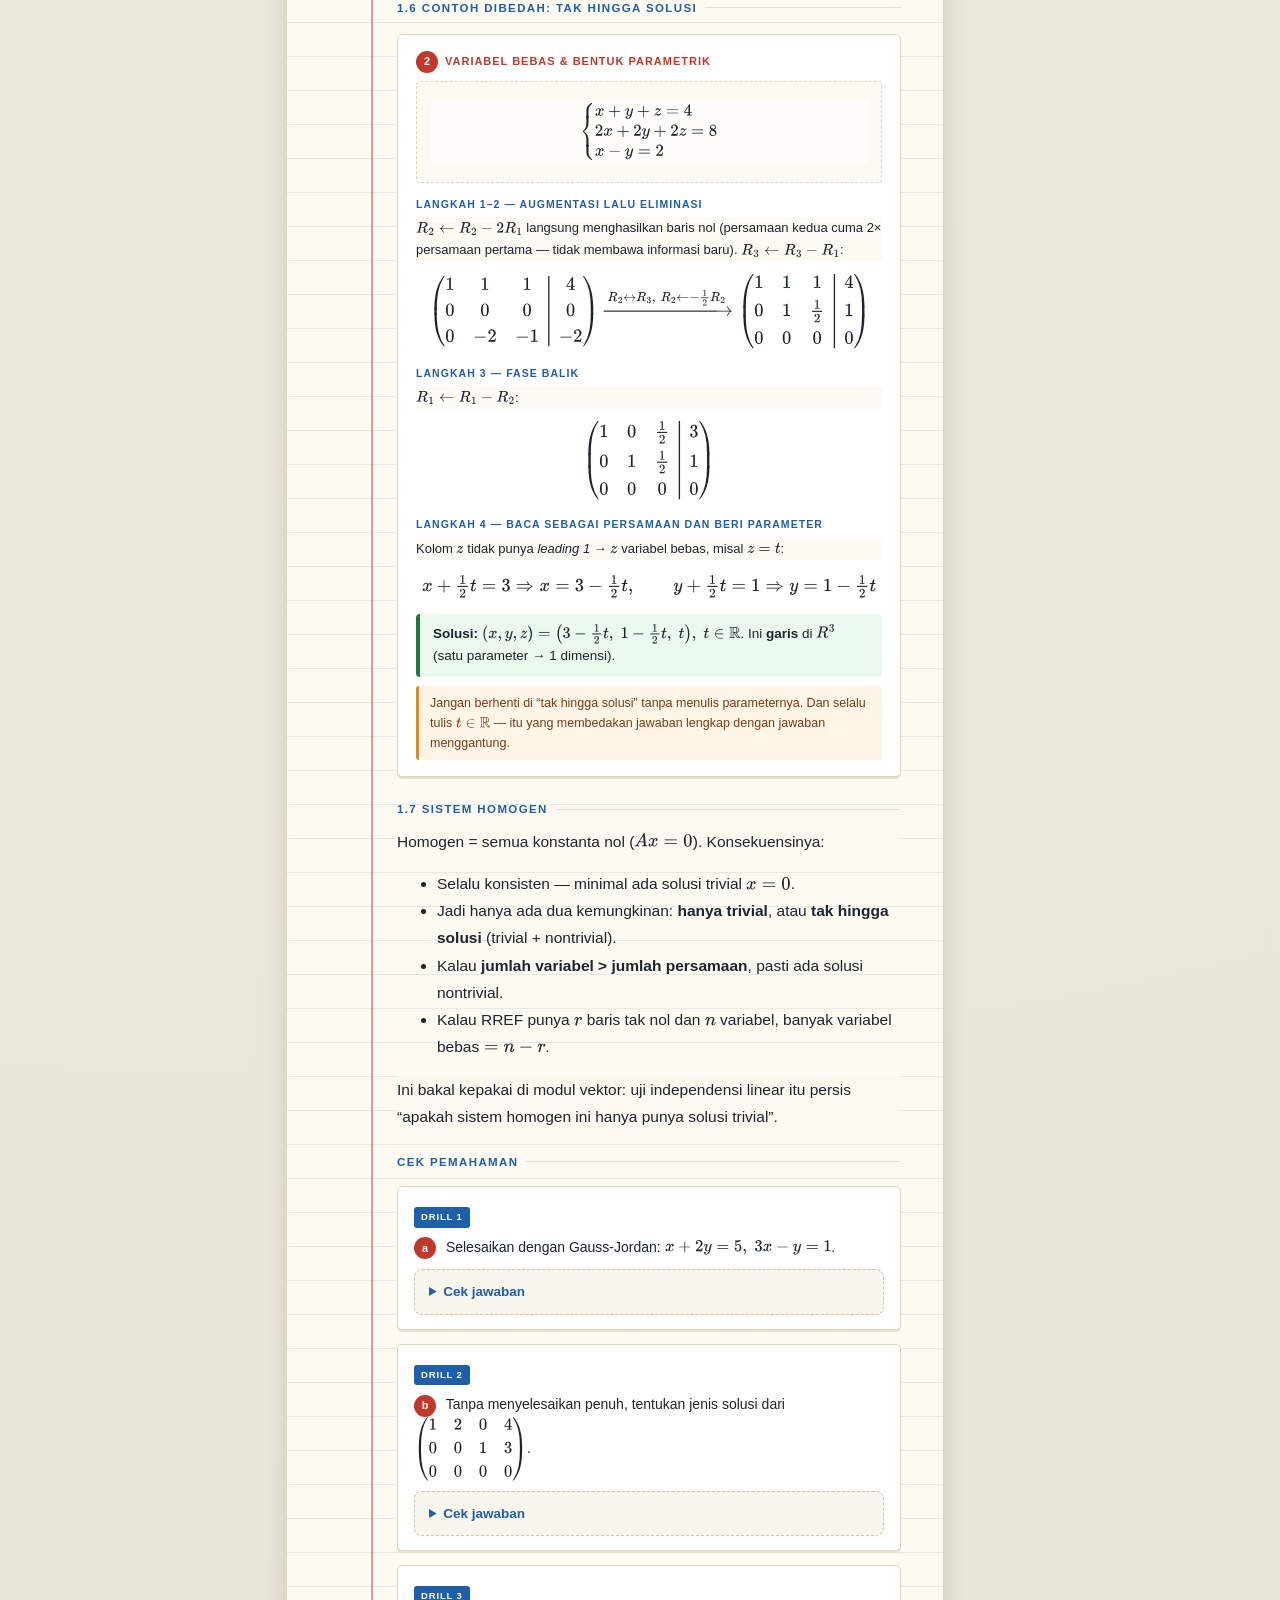
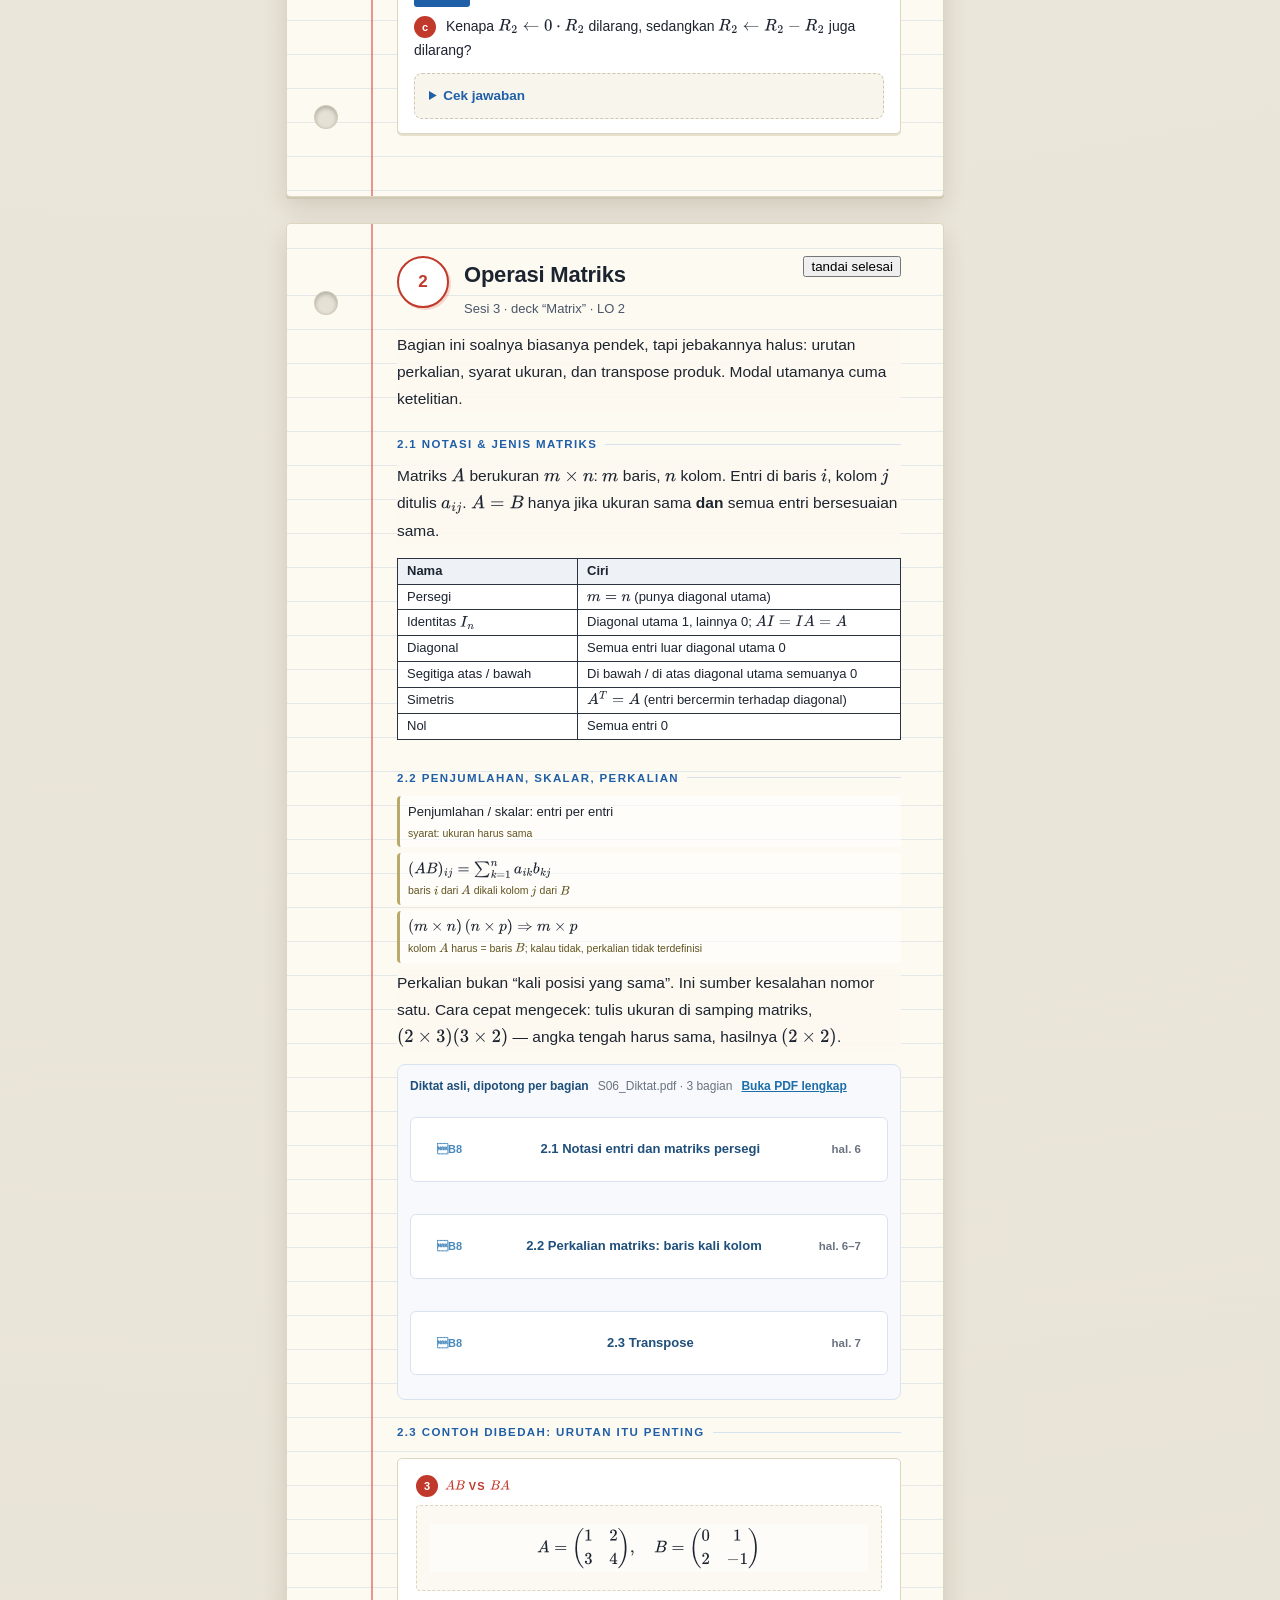
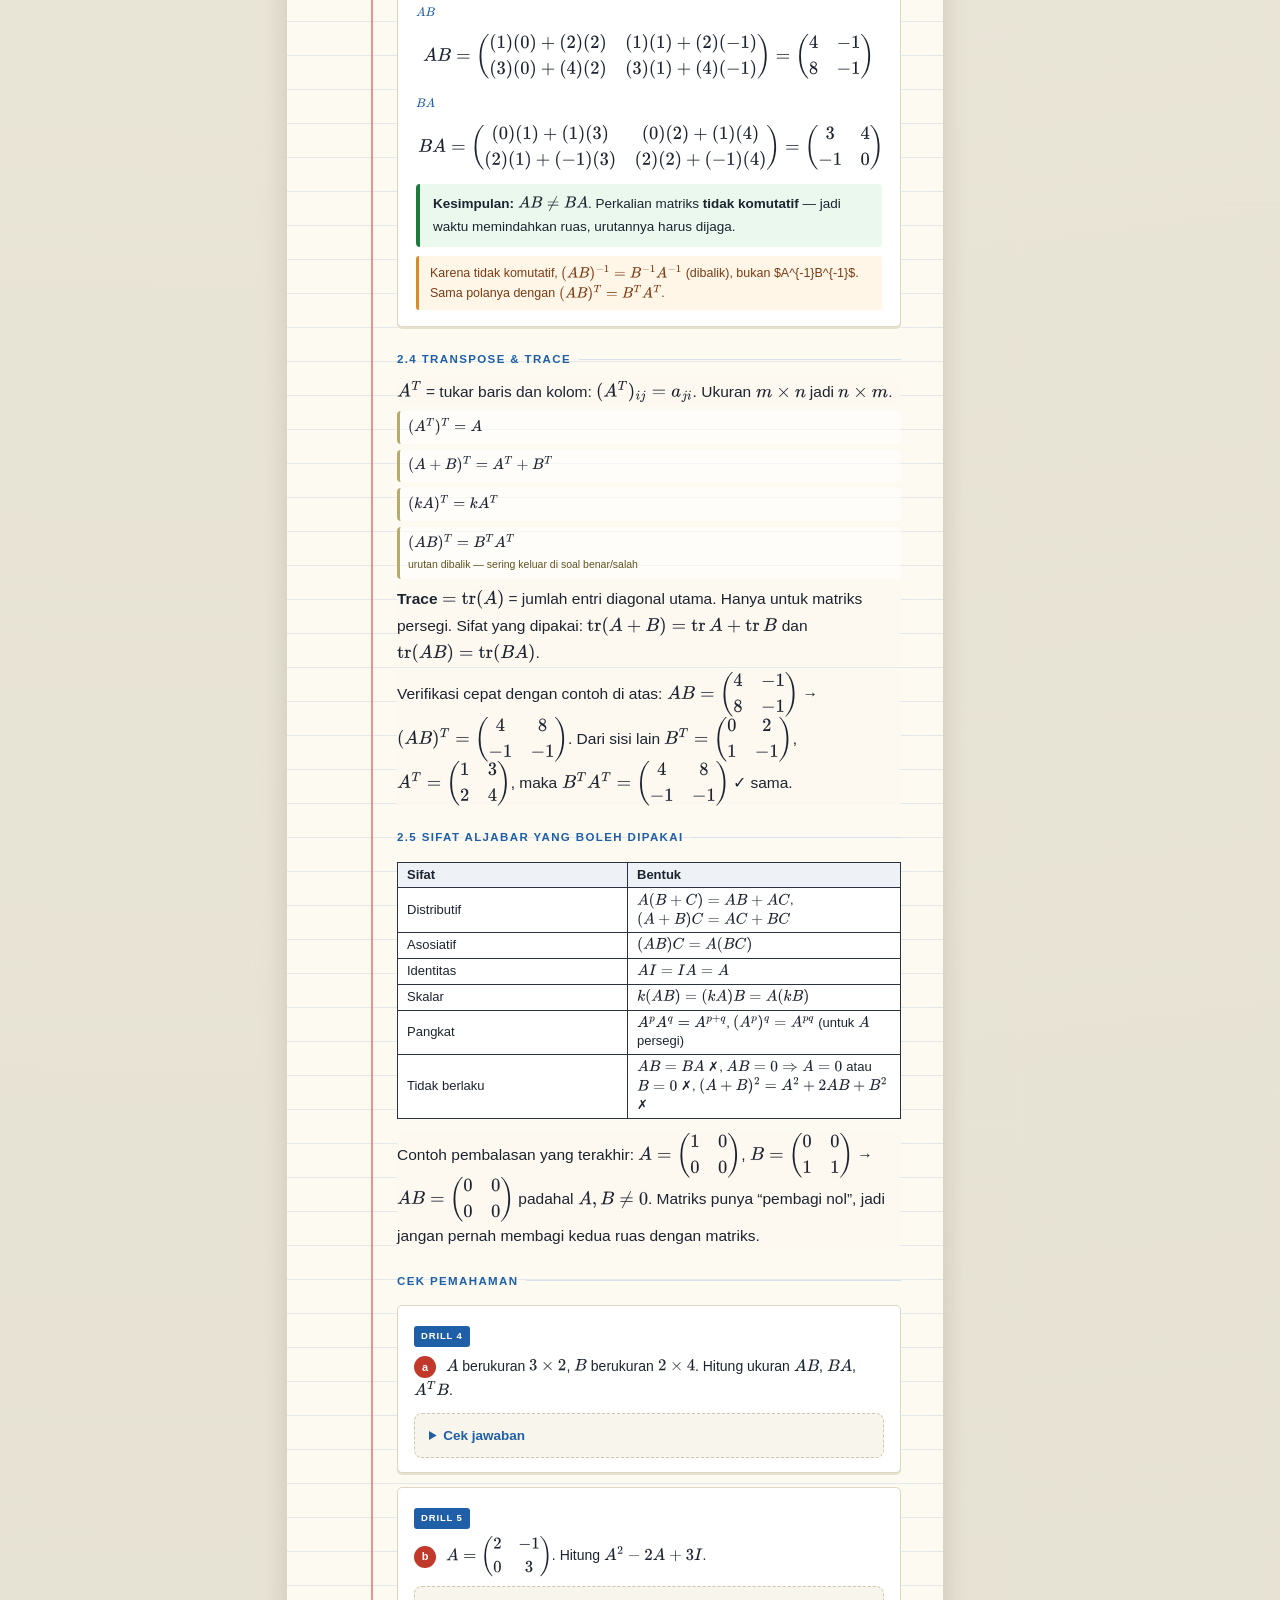
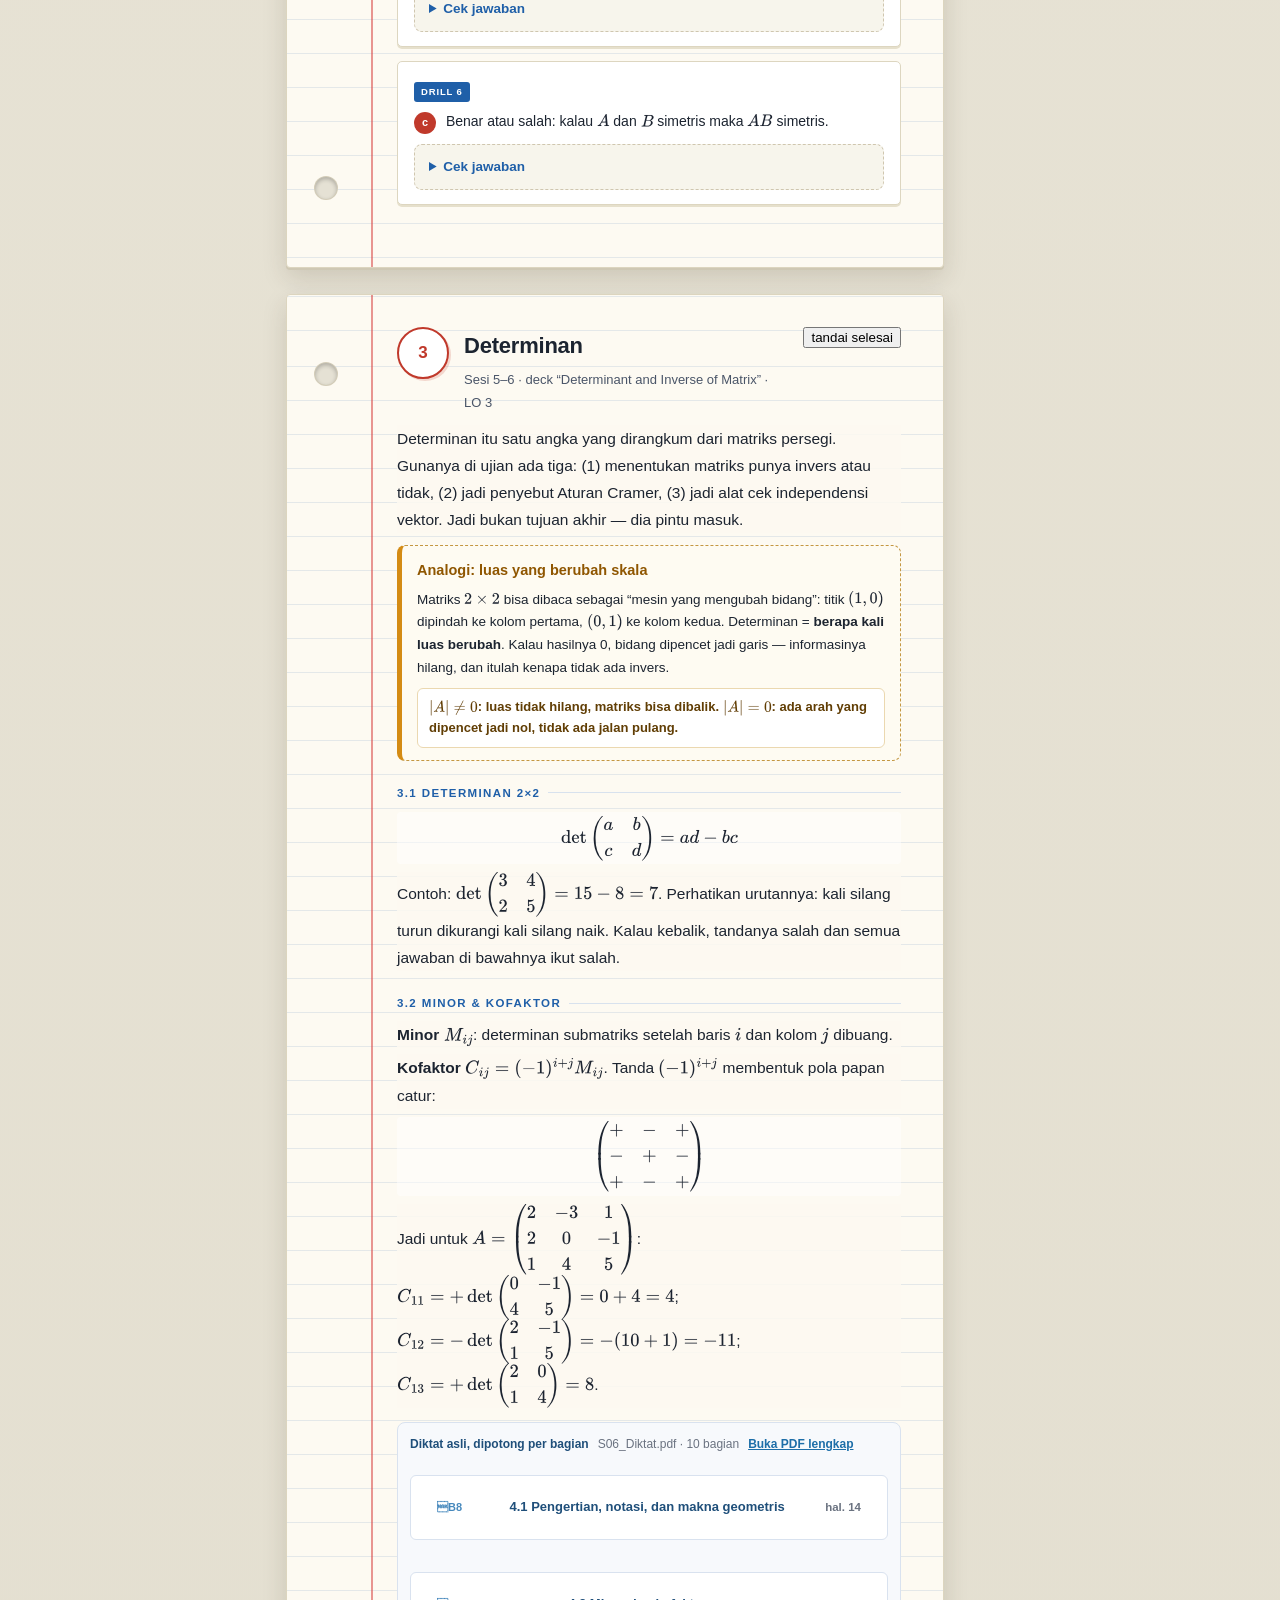
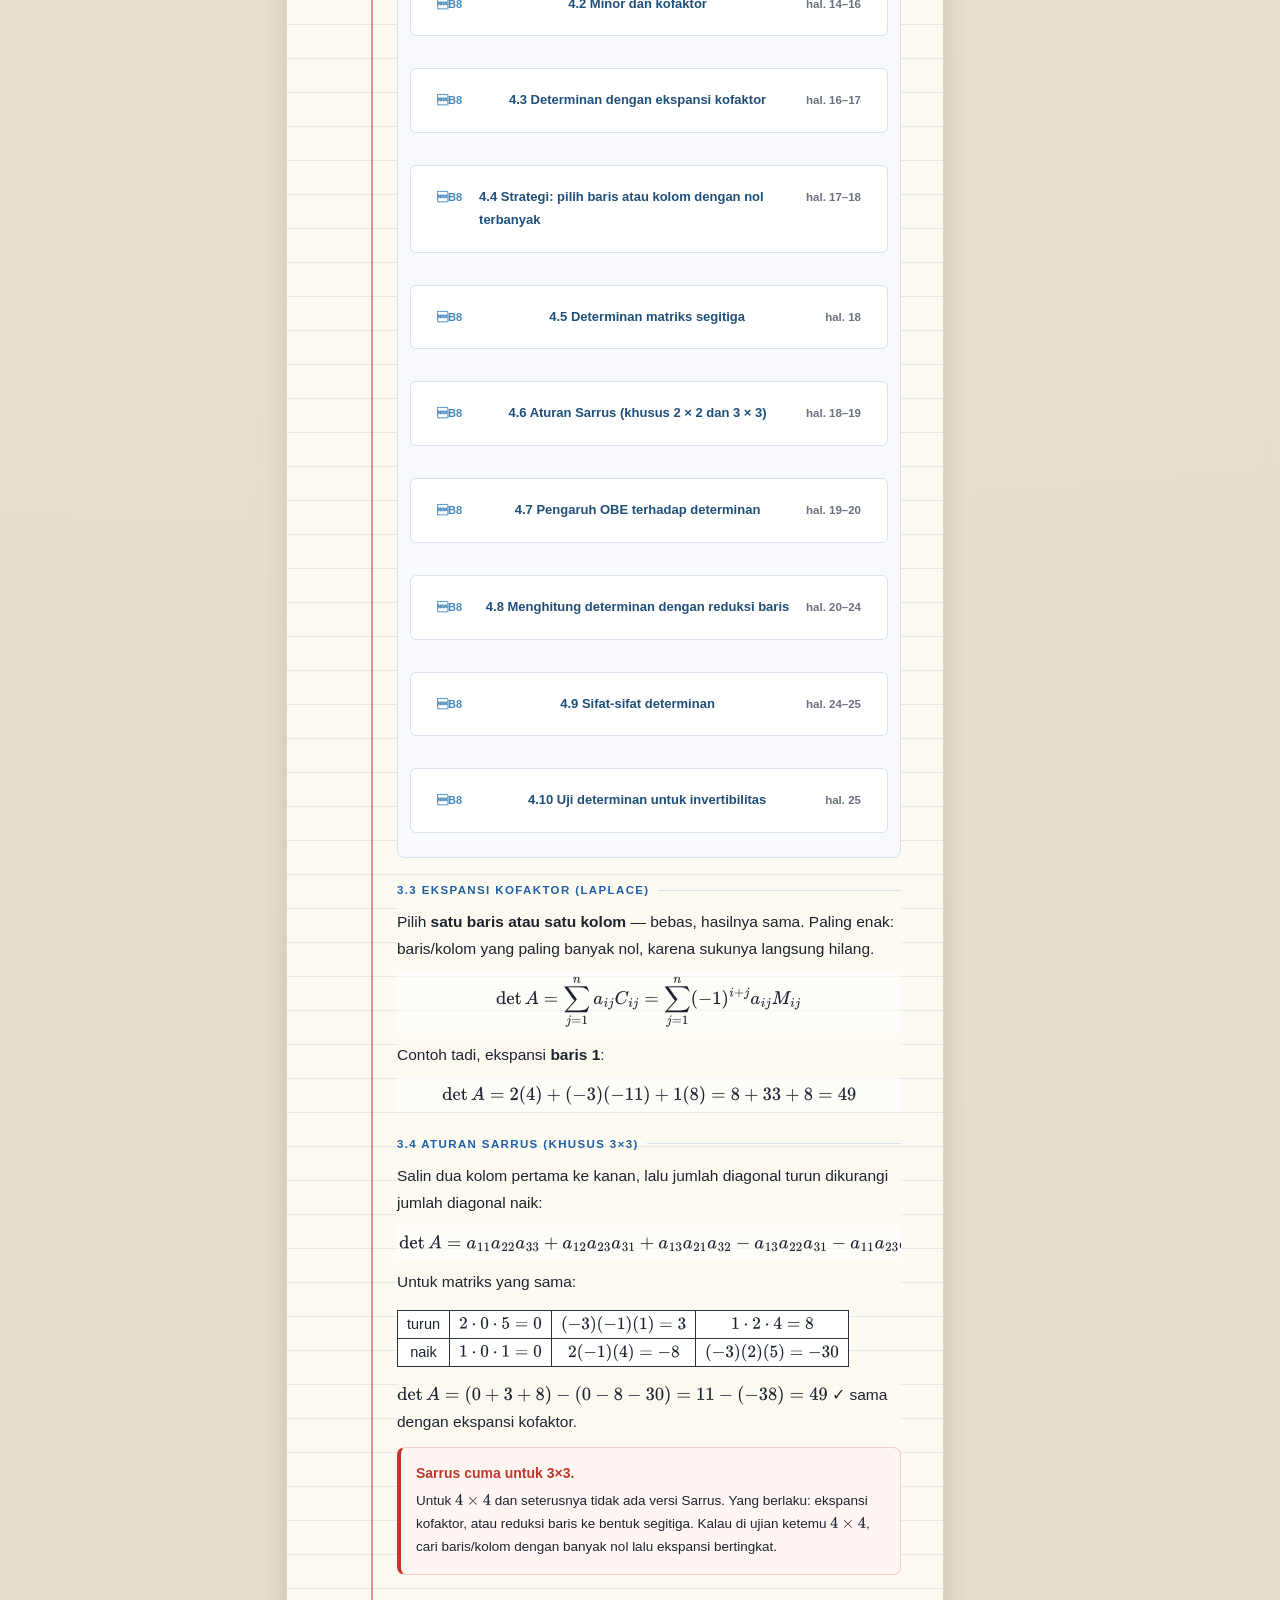
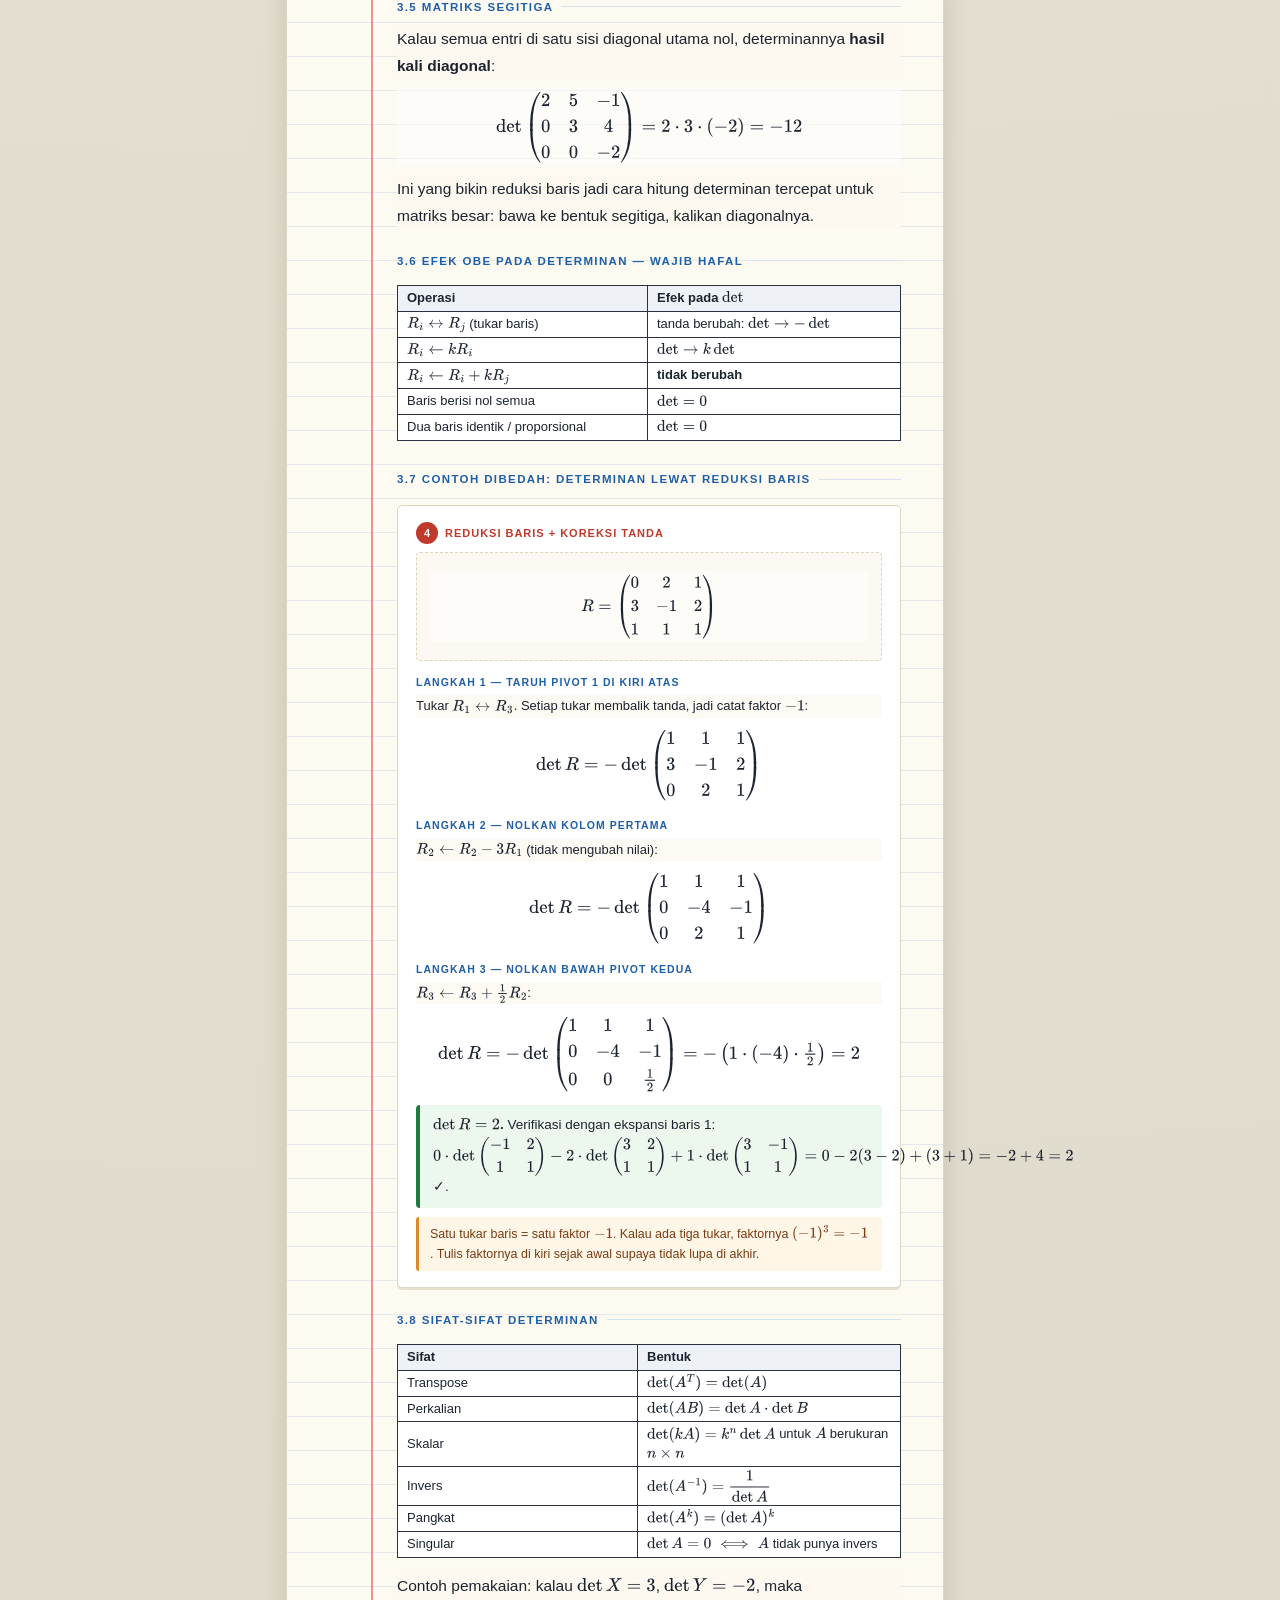
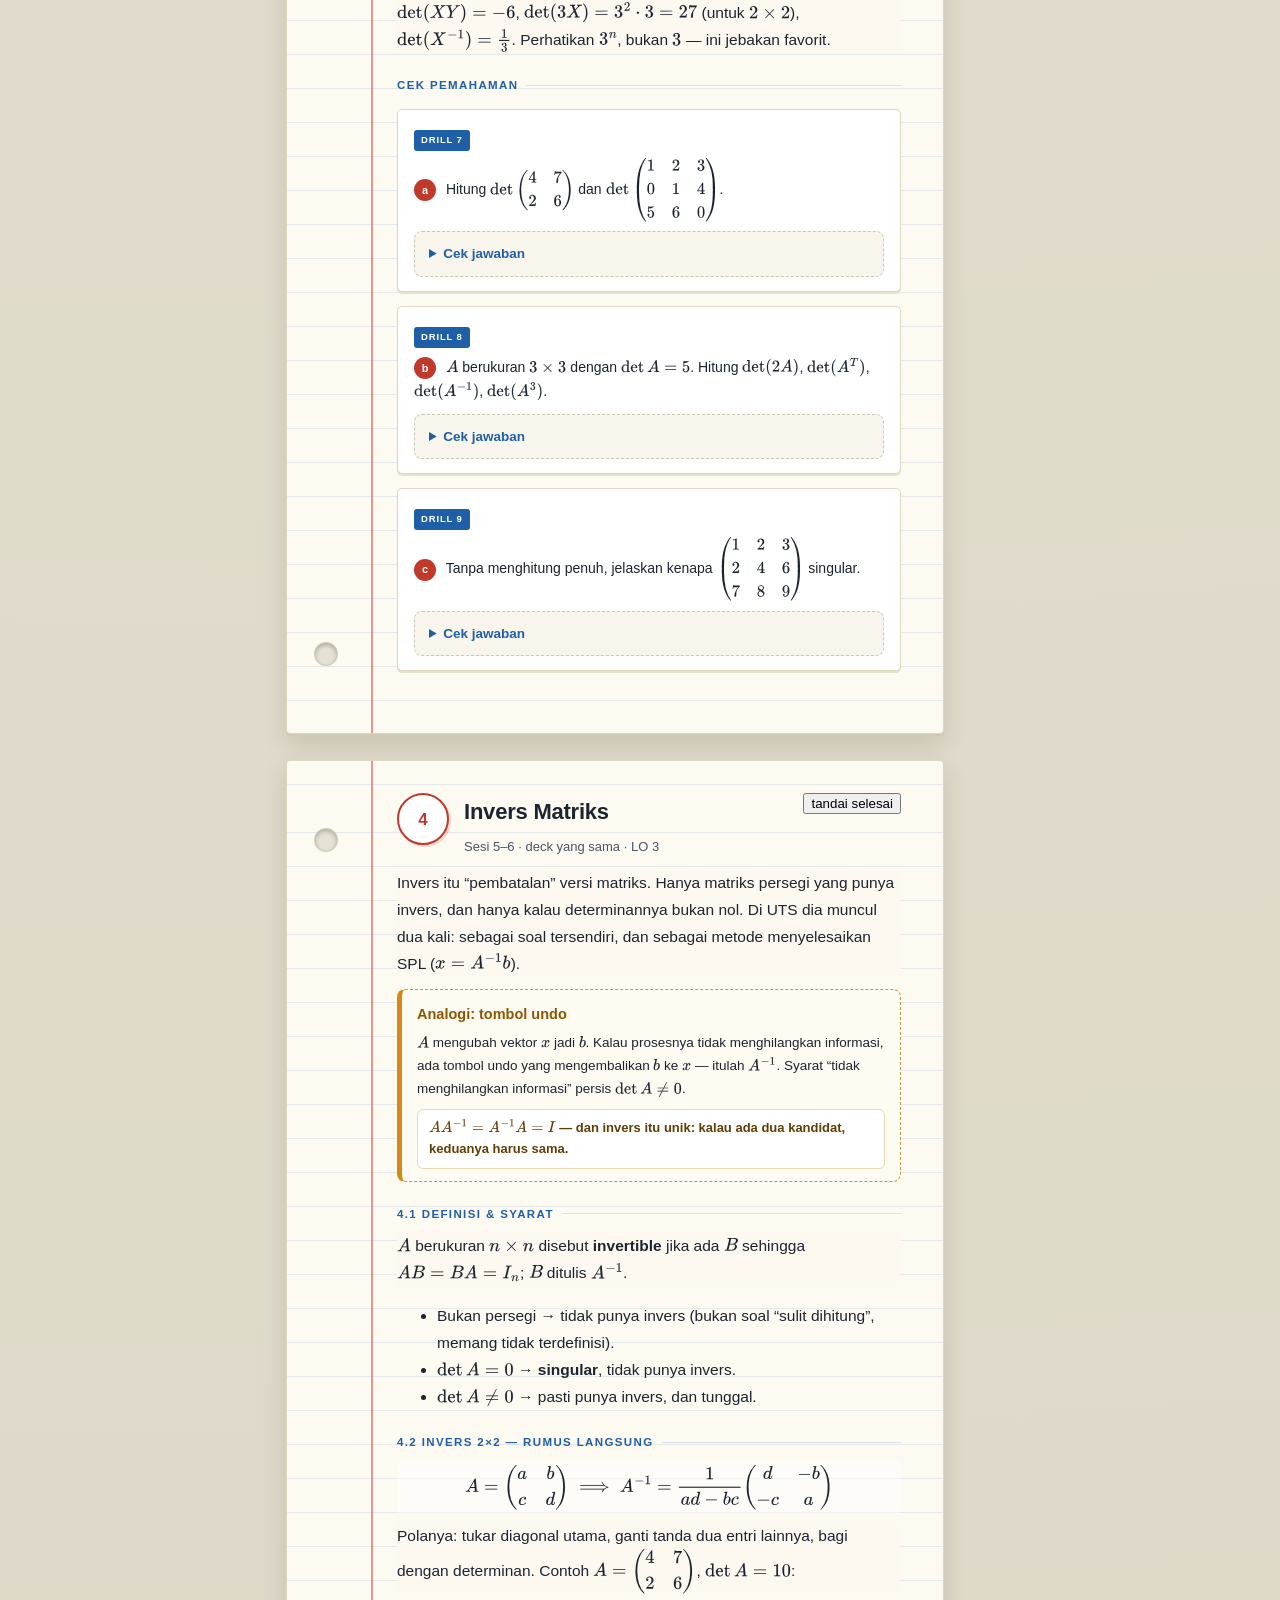
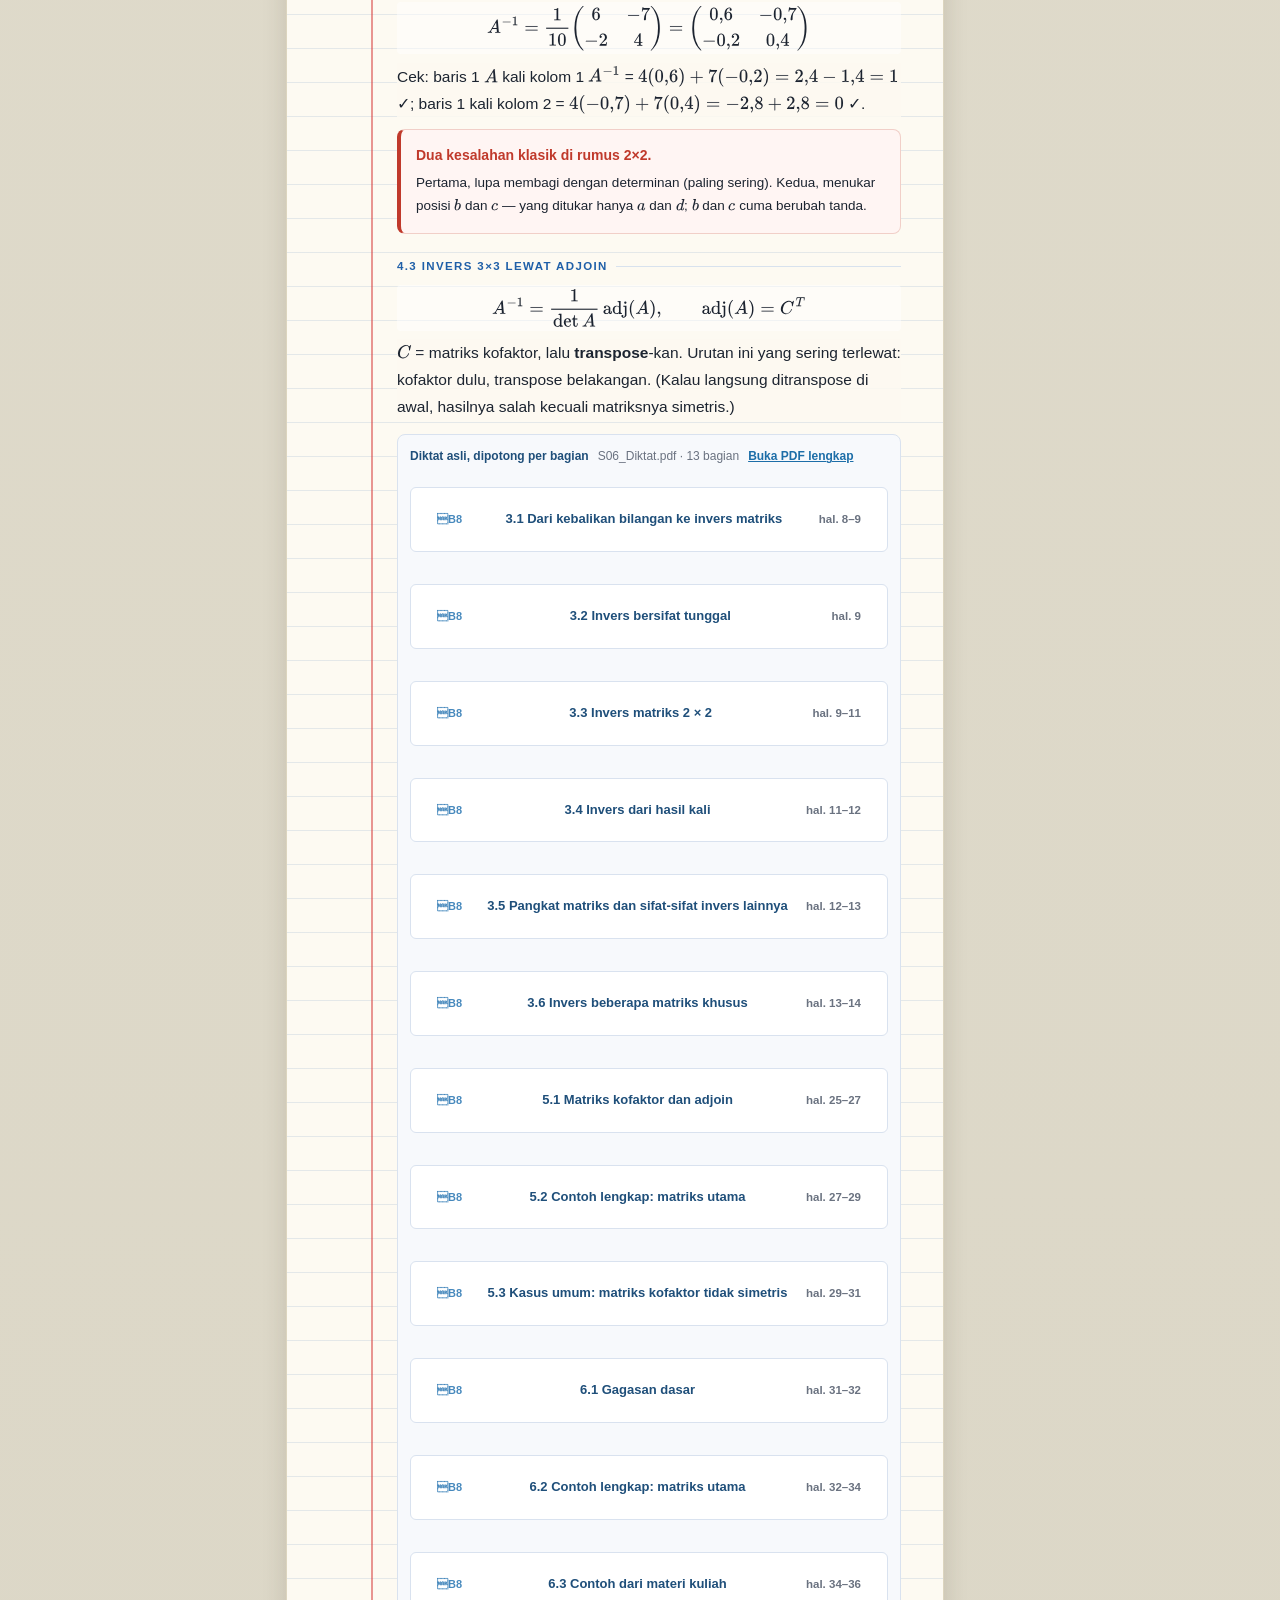
==== commit 3bf77aa2: "feat[NA]: ganti thumbnail potongan diktat jadi 36 bagian utuh per subbab" ====
--- a/materi.html
+++ b/materi.html
@@ -77,20 +77,23 @@
   </div>
   <p><b>Kebiasaan yang menyelamatkan nilai:</b> tulis notasi operasinya di kiri matriks, satu baris per langkah. Kalau ada langkah yang salah, dosen bisa lihat maksud lu, dan lu sendiri bisa lacak balik.</p>
 
-  <div class="pdf-slice">
-    <div class="ps-head">
-      <b>Potongan PDF · OBE &amp; SPL</b>
-      <span>S06_Diktat.pdf hal. 5, 8, 38–40</span>
-      <a href="sumber/lms/S06_Diktat.pdf#page=8" target="_blank" rel="noopener">Buka PDF lengkap</a>
-    </div>
-    <div class="ps-grid">
-      <a class="ps-item" href="assets/pdf/s06-05.webp" target="_blank" rel="noopener"><img src="assets/pdf/s06-05.webp" alt="Diktat hal. 5: peta konsep: matriks, determinan, invers, SPL" loading="lazy"><span>hal. 5 · peta konsep: matriks, determinan, invers, SPL</span></a>
-      <a class="ps-item" href="assets/pdf/s06-08.png" target="_blank" rel="noopener"><img src="assets/pdf/s06-08.png" alt="Diktat hal. 8: aturan operasi baris elementer" loading="lazy"><span>hal. 8 · aturan OBE</span></a>
-      <a class="ps-item" href="assets/pdf/s06-38.webp" target="_blank" rel="noopener"><img src="assets/pdf/s06-38.webp" alt="Diktat hal. 38: tiga kesalahan OBE yang sering terjadi" loading="lazy"><span>hal. 38 · tiga kesalahan OBE yang sering terjadi</span></a>
-      <a class="ps-item" href="assets/pdf/s06-39.png" target="_blank" rel="noopener"><img src="assets/pdf/s06-39.png" alt="Diktat hal. 39: contoh SPL dengan matriks koefisien sama" loading="lazy"><span>hal. 39 · contoh SPL</span></a>
-      <a class="ps-item" href="assets/pdf/s06-40.png" target="_blank" rel="noopener"><img src="assets/pdf/s06-40.png" alt="Diktat hal. 40: contoh SPL 2x2" loading="lazy"><span>hal. 40 · contoh SPL 2×2</span></a>
-    </div>
-  </div>
+  <div class="pdf-slice diktat-strip">
+      <div class="ps-head">
+        <b>Diktat asli, dipotong per bagian</b>
+        <span>S06_Diktat.pdf · 2 bagian</span>
+        <a href="sumber/lms/S06_Diktat.pdf#page=7" target="_blank" rel="noopener">Buka PDF lengkap</a>
+      </div>
+      <div class="diktat-body">
+        <details class="diktat-fig" id="m1-d2.4">
+          <summary>2.4 SPL dalam bentuk matriks dan matriks augmentasi <span>hal. 7</span></summary>
+          <img src="assets/pdf/d-2.4.webp" alt="Diktat bagian 2.4 SPL dalam bentuk matriks dan matriks augmentasi" loading="lazy">
+        </details>
+        <details class="diktat-fig" id="m1-d2.5">
+          <summary>2.5 Operasi Baris Elementer (OBE) dan notasinya <span>hal. 7–8</span></summary>
+          <img src="assets/pdf/d-2.5.webp" alt="Diktat bagian 2.5 Operasi Baris Elementer (OBE) dan notasinya" loading="lazy">
+        </details>
+      </div>
+    </div>
 
   <div class="sec">1.3 REF dan RREF</div>
   <p><b>Row Echelon Form (REF)</b> — bentuk eselon baris:</p>
@@ -229,17 +232,27 @@
   <div class="formula">\((m\times n)\,(n\times p) \Rightarrow m\times p\)<small>kolom \(A\) harus = baris \(B\); kalau tidak, perkalian tidak terdefinisi</small></div>
   <p>Perkalian bukan “kali posisi yang sama”. Ini sumber kesalahan nomor satu. Cara cepat mengecek: tulis ukuran di samping matriks, \((2\times3)(3\times2)\) — angka tengah harus sama, hasilnya \((2\times2)\).</p>
 
-  <div class="pdf-slice">
-    <div class="ps-head">
-      <b>Potongan PDF · notasi &amp; transpose</b>
-      <span>S06_Diktat.pdf hal. 6–7</span>
-      <a href="sumber/lms/S06_Diktat.pdf#page=6" target="_blank" rel="noopener">Buka PDF lengkap</a>
-    </div>
-    <div class="ps-grid">
-      <a class="ps-item" href="assets/pdf/s06-06.png" target="_blank" rel="noopener"><img src="assets/pdf/s06-06.png" alt="Diktat hal. 6: notasi entri dan matriks persegi" loading="lazy"><span>hal. 6 · notasi \(a_{ij}\)</span></a>
-      <a class="ps-item" href="assets/pdf/s06-07.png" target="_blank" rel="noopener"><img src="assets/pdf/s06-07.png" alt="Diktat hal. 7: transpose matriks" loading="lazy"><span>hal. 7 · transpose</span></a>
-    </div>
-  </div>
+  <div class="pdf-slice diktat-strip">
+      <div class="ps-head">
+        <b>Diktat asli, dipotong per bagian</b>
+        <span>S06_Diktat.pdf · 3 bagian</span>
+        <a href="sumber/lms/S06_Diktat.pdf#page=6" target="_blank" rel="noopener">Buka PDF lengkap</a>
+      </div>
+      <div class="diktat-body">
+        <details class="diktat-fig" id="m2-d2.1">
+          <summary>2.1 Notasi entri dan matriks persegi <span>hal. 6</span></summary>
+          <img src="assets/pdf/d-2.1.webp" alt="Diktat bagian 2.1 Notasi entri dan matriks persegi" loading="lazy">
+        </details>
+        <details class="diktat-fig" id="m2-d2.2">
+          <summary>2.2 Perkalian matriks: baris kali kolom <span>hal. 6–7</span></summary>
+          <img src="assets/pdf/d-2.2.webp" alt="Diktat bagian 2.2 Perkalian matriks: baris kali kolom" loading="lazy">
+        </details>
+        <details class="diktat-fig" id="m2-d2.3">
+          <summary>2.3 Transpose <span>hal. 7</span></summary>
+          <img src="assets/pdf/d-2.3.webp" alt="Diktat bagian 2.3 Transpose" loading="lazy">
+        </details>
+      </div>
+    </div>
 
   <div class="sec">2.3 Contoh dibedah: urutan itu penting</div>
   <div class="bedah">
@@ -335,20 +348,55 @@
   \(C_{12}=-\det\begin{pmatrix}2&-1\\1&5\end{pmatrix}=-(10+1)=-11\);
   \(C_{13}=+\det\begin{pmatrix}2&0\\1&4\end{pmatrix}=8\).</p>
 
-  <div class="pdf-slice">
-    <div class="ps-head">
-      <b>Potongan PDF · minor &amp; kofaktor</b>
-      <span>S06_Diktat.pdf hal. 14–18</span>
-      <a href="sumber/lms/S06_Diktat.pdf#page=14" target="_blank" rel="noopener">Buka PDF lengkap</a>
-    </div>
-    <div class="ps-grid">
-      <a class="ps-item" href="assets/pdf/s06-14.png" target="_blank" rel="noopener"><img src="assets/pdf/s06-14.png" alt="Diktat hal. 14: pengertian determinan" loading="lazy"><span>hal. 14 · pengertian determinan</span></a>
-      <a class="ps-item" href="assets/pdf/s06-15.png" target="_blank" rel="noopener"><img src="assets/pdf/s06-15.png" alt="Diktat hal. 15: minor dan kofaktor" loading="lazy"><span>hal. 15 · minor &amp; kofaktor</span></a>
-      <a class="ps-item" href="assets/pdf/s06-16.png" target="_blank" rel="noopener"><img src="assets/pdf/s06-16.png" alt="Diktat hal. 16: langkah menghitung minor" loading="lazy"><span>hal. 16 · langkah minor</span></a>
-      <a class="ps-item" href="assets/pdf/s06-17.png" target="_blank" rel="noopener"><img src="assets/pdf/s06-17.png" alt="Diktat hal. 17: resep ekspansi kofaktor" loading="lazy"><span>hal. 17 · resep ekspansi</span></a>
-      <a class="ps-item" href="assets/pdf/s06-18.webp" target="_blank" rel="noopener"><img src="assets/pdf/s06-18.webp" alt="Diktat hal. 18: langkah 3: bentuk minor M22" loading="lazy"><span>hal. 18 · langkah 3: bentuk minor M22</span></a>
-    </div>
-  </div>
+  <div class="pdf-slice diktat-strip">
+      <div class="ps-head">
+        <b>Diktat asli, dipotong per bagian</b>
+        <span>S06_Diktat.pdf · 10 bagian</span>
+        <a href="sumber/lms/S06_Diktat.pdf#page=14" target="_blank" rel="noopener">Buka PDF lengkap</a>
+      </div>
+      <div class="diktat-body">
+        <details class="diktat-fig" id="m3-d4.1">
+          <summary>4.1 Pengertian, notasi, dan makna geometris <span>hal. 14</span></summary>
+          <img src="assets/pdf/d-4.1.webp" alt="Diktat bagian 4.1 Pengertian, notasi, dan makna geometris" loading="lazy">
+        </details>
+        <details class="diktat-fig" id="m3-d4.2">
+          <summary>4.2 Minor dan kofaktor <span>hal. 14–16</span></summary>
+          <img src="assets/pdf/d-4.2.webp" alt="Diktat bagian 4.2 Minor dan kofaktor" loading="lazy">
+        </details>
+        <details class="diktat-fig" id="m3-d4.3">
+          <summary>4.3 Determinan dengan ekspansi kofaktor <span>hal. 16–17</span></summary>
+          <img src="assets/pdf/d-4.3.webp" alt="Diktat bagian 4.3 Determinan dengan ekspansi kofaktor" loading="lazy">
+        </details>
+        <details class="diktat-fig" id="m3-d4.4">
+          <summary>4.4 Strategi: pilih baris atau kolom dengan nol terbanyak <span>hal. 17–18</span></summary>
+          <img src="assets/pdf/d-4.4.webp" alt="Diktat bagian 4.4 Strategi: pilih baris atau kolom dengan nol terbanyak" loading="lazy">
+        </details>
+        <details class="diktat-fig" id="m3-d4.5">
+          <summary>4.5 Determinan matriks segitiga <span>hal. 18</span></summary>
+          <img src="assets/pdf/d-4.5.webp" alt="Diktat bagian 4.5 Determinan matriks segitiga" loading="lazy">
+        </details>
+        <details class="diktat-fig" id="m3-d4.6">
+          <summary>4.6 Aturan Sarrus (khusus 2 × 2 dan 3 × 3) <span>hal. 18–19</span></summary>
+          <img src="assets/pdf/d-4.6.webp" alt="Diktat bagian 4.6 Aturan Sarrus (khusus 2 × 2 dan 3 × 3)" loading="lazy">
+        </details>
+        <details class="diktat-fig" id="m3-d4.7">
+          <summary>4.7 Pengaruh OBE terhadap determinan <span>hal. 19–20</span></summary>
+          <img src="assets/pdf/d-4.7.webp" alt="Diktat bagian 4.7 Pengaruh OBE terhadap determinan" loading="lazy">
+        </details>
+        <details class="diktat-fig" id="m3-d4.8">
+          <summary>4.8 Menghitung determinan dengan reduksi baris <span>hal. 20–24</span></summary>
+          <img src="assets/pdf/d-4.8.webp" alt="Diktat bagian 4.8 Menghitung determinan dengan reduksi baris" loading="lazy">
+        </details>
+        <details class="diktat-fig" id="m3-d4.9">
+          <summary>4.9 Sifat-sifat determinan <span>hal. 24–25</span></summary>
+          <img src="assets/pdf/d-4.9.webp" alt="Diktat bagian 4.9 Sifat-sifat determinan" loading="lazy">
+        </details>
+        <details class="diktat-fig" id="m3-d4.10">
+          <summary>4.10 Uji determinan untuk invertibilitas <span>hal. 25</span></summary>
+          <img src="assets/pdf/d-4.10.webp" alt="Diktat bagian 4.10 Uji determinan untuk invertibilitas" loading="lazy">
+        </details>
+      </div>
+    </div>
 
   <div class="sec">3.3 Ekspansi kofaktor (Laplace)</div>
   <p>Pilih <b>satu baris atau satu kolom</b> — bebas, hasilnya sama. Paling enak: baris/kolom yang paling banyak nol, karena sukunya langsung hilang.</p>
@@ -370,22 +418,7 @@
   </div>
   <p>\(\det A=(0+3+8)-(0-8-30)=11-(-38)=49\) ✓ sama dengan ekspansi kofaktor.</p>
 
-  <div class="pdf-slice">
-    <div class="ps-head">
-      <b>Potongan PDF · Sarrus, efek OBE &amp; sifat determinan</b>
-      <span>S06_Diktat.pdf hal. 19–25</span>
-      <a href="sumber/lms/S06_Diktat.pdf#page=19" target="_blank" rel="noopener">Buka PDF lengkap</a>
-    </div>
-    <div class="ps-grid">
-      <a class="ps-item" href="assets/pdf/s06-19.png" target="_blank" rel="noopener"><img src="assets/pdf/s06-19.png" alt="Diktat hal. 19: contoh determinan dengan Sarrus" loading="lazy"><span>hal. 19 · contoh Sarrus</span></a>
-      <a class="ps-item" href="assets/pdf/s06-20.webp" target="_blank" rel="noopener"><img src="assets/pdf/s06-20.webp" alt="Diktat hal. 20: tiga efek OBE pada determinan" loading="lazy"><span>hal. 20 · tiga efek OBE pada determinan</span></a>
-      <a class="ps-item" href="assets/pdf/s06-21.webp" target="_blank" rel="noopener"><img src="assets/pdf/s06-21.webp" alt="Diktat hal. 21: contoh 4.8 setelah langkah 1" loading="lazy"><span>hal. 21 · contoh 4.8 setelah langkah 1</span></a>
-      <a class="ps-item" href="assets/pdf/s06-22.webp" target="_blank" rel="noopener"><img src="assets/pdf/s06-22.webp" alt="Diktat hal. 22: contoh 4.10: ketiga jenis OBE sekaligus" loading="lazy"><span>hal. 22 · contoh 4.10: ketiga jenis OBE sekaligus</span></a>
-      <a class="ps-item" href="assets/pdf/s06-23.webp" target="_blank" rel="noopener"><img src="assets/pdf/s06-23.webp" alt="Diktat hal. 23: contoh 4.10 setelah langkah 4" loading="lazy"><span>hal. 23 · contoh 4.10 setelah langkah 4</span></a>
-      <a class="ps-item" href="assets/pdf/s06-24.webp" target="_blank" rel="noopener"><img src="assets/pdf/s06-24.webp" alt="Diktat hal. 24: awas: mengeluarkan faktor dari baris" loading="lazy"><span>hal. 24 · awas: mengeluarkan faktor dari baris</span></a>
-      <a class="ps-item" href="assets/pdf/s06-25.webp" target="_blank" rel="noopener"><img src="assets/pdf/s06-25.webp" alt="Diktat hal. 25: det(A+B) tidak sama dengan det A + det B" loading="lazy"><span>hal. 25 · det(A+B) tidak sama dengan det A + det B</span></a>
-    </div>
-  </div>
+
   <div class="trap-card">
     <b>Sarrus cuma untuk 3×3.</b>
     <p>Untuk \(4\times4\) dan seterusnya tidak ada versi Sarrus. Yang berlaku: ekspansi kofaktor, atau reduksi baris ke bentuk segitiga. Kalau di ujian ketemu \(4\times4\), cari baris/kolom dengan banyak nol lalu ekspansi bertingkat.</p>
@@ -511,21 +544,67 @@
   \[ A^{-1}=\frac{1}{\det A}\,\operatorname{adj}(A),\qquad \operatorname{adj}(A)=C^{T} \]
   <p>\(C\) = matriks kofaktor, lalu <b>transpose</b>-kan. Urutan ini yang sering terlewat: kofaktor dulu, transpose belakangan. (Kalau langsung ditranspose di awal, hasilnya salah kecuali matriksnya simetris.)</p>
 
-  <div class="pdf-slice">
-    <div class="ps-head">
-      <b>Potongan PDF · invers lewat adjoin</b>
-      <span>S06_Diktat.pdf hal. 26–31</span>
-      <a href="sumber/lms/S06_Diktat.pdf#page=26" target="_blank" rel="noopener">Buka PDF lengkap</a>
-    </div>
-    <div class="ps-grid">
-      <a class="ps-item" href="assets/pdf/s06-26.png" target="_blank" rel="noopener"><img src="assets/pdf/s06-26.png" alt="Diktat hal. 26: teorema invers dengan adjoin" loading="lazy"><span>hal. 26 · teorema adjoin</span></a>
-      <a class="ps-item" href="assets/pdf/s06-27.png" target="_blank" rel="noopener"><img src="assets/pdf/s06-27.png" alt="Diktat hal. 27: penghematan kofaktor" loading="lazy"><span>hal. 27 · penghematan kofaktor</span></a>
-      <a class="ps-item" href="assets/pdf/s06-28.png" target="_blank" rel="noopener"><img src="assets/pdf/s06-28.png" alt="Diktat hal. 28: contoh invers 3x3 dengan adjoin" loading="lazy"><span>hal. 28 · contoh adjoin</span></a>
-      <a class="ps-item" href="assets/pdf/s06-29.webp" target="_blank" rel="noopener"><img src="assets/pdf/s06-29.webp" alt="Diktat hal. 29: kasus kofaktor tidak simetris" loading="lazy"><span>hal. 29 · kasus kofaktor tidak simetris</span></a>
-      <a class="ps-item" href="assets/pdf/s06-30.webp" target="_blank" rel="noopener"><img src="assets/pdf/s06-30.webp" alt="Diktat hal. 30: periksa posisi (3,1) di matriks kofaktor" loading="lazy"><span>hal. 30 · periksa posisi (3,1) di matriks kofaktor</span></a>
-      <a class="ps-item" href="assets/pdf/s06-31.webp" target="_blank" rel="noopener"><img src="assets/pdf/s06-31.webp" alt="Diktat hal. 31: awas: lupa transpose adjoin" loading="lazy"><span>hal. 31 · awas: lupa transpose adjoin</span></a>
-    </div>
-  </div>
+  <div class="pdf-slice diktat-strip">
+      <div class="ps-head">
+        <b>Diktat asli, dipotong per bagian</b>
+        <span>S06_Diktat.pdf · 13 bagian</span>
+        <a href="sumber/lms/S06_Diktat.pdf#page=8" target="_blank" rel="noopener">Buka PDF lengkap</a>
+      </div>
+      <div class="diktat-body">
+        <details class="diktat-fig" id="m4-d3.1">
+          <summary>3.1 Dari kebalikan bilangan ke invers matriks <span>hal. 8–9</span></summary>
+          <img src="assets/pdf/d-3.1.webp" alt="Diktat bagian 3.1 Dari kebalikan bilangan ke invers matriks" loading="lazy">
+        </details>
+        <details class="diktat-fig" id="m4-d3.2">
+          <summary>3.2 Invers bersifat tunggal <span>hal. 9</span></summary>
+          <img src="assets/pdf/d-3.2.webp" alt="Diktat bagian 3.2 Invers bersifat tunggal" loading="lazy">
+        </details>
+        <details class="diktat-fig" id="m4-d3.3">
+          <summary>3.3 Invers matriks 2 × 2 <span>hal. 9–11</span></summary>
+          <img src="assets/pdf/d-3.3.webp" alt="Diktat bagian 3.3 Invers matriks 2 × 2" loading="lazy">
+        </details>
+        <details class="diktat-fig" id="m4-d3.4">
+          <summary>3.4 Invers dari hasil kali <span>hal. 11–12</span></summary>
+          <img src="assets/pdf/d-3.4.webp" alt="Diktat bagian 3.4 Invers dari hasil kali" loading="lazy">
+        </details>
+        <details class="diktat-fig" id="m4-d3.5">
+          <summary>3.5 Pangkat matriks dan sifat-sifat invers lainnya <span>hal. 12–13</span></summary>
+          <img src="assets/pdf/d-3.5.webp" alt="Diktat bagian 3.5 Pangkat matriks dan sifat-sifat invers lainnya" loading="lazy">
+        </details>
+        <details class="diktat-fig" id="m4-d3.6">
+          <summary>3.6 Invers beberapa matriks khusus <span>hal. 13–14</span></summary>
+          <img src="assets/pdf/d-3.6.webp" alt="Diktat bagian 3.6 Invers beberapa matriks khusus" loading="lazy">
+        </details>
+        <details class="diktat-fig" id="m4-d5.1">
+          <summary>5.1 Matriks kofaktor dan adjoin <span>hal. 25–27</span></summary>
+          <img src="assets/pdf/d-5.1.webp" alt="Diktat bagian 5.1 Matriks kofaktor dan adjoin" loading="lazy">
+        </details>
+        <details class="diktat-fig" id="m4-d5.2">
+          <summary>5.2 Contoh lengkap: matriks utama <span>hal. 27–29</span></summary>
+          <img src="assets/pdf/d-5.2.webp" alt="Diktat bagian 5.2 Contoh lengkap: matriks utama" loading="lazy">
+        </details>
+        <details class="diktat-fig" id="m4-d5.3">
+          <summary>5.3 Kasus umum: matriks kofaktor tidak simetris <span>hal. 29–31</span></summary>
+          <img src="assets/pdf/d-5.3.webp" alt="Diktat bagian 5.3 Kasus umum: matriks kofaktor tidak simetris" loading="lazy">
+        </details>
+        <details class="diktat-fig" id="m4-d6.1">
+          <summary>6.1 Gagasan dasar <span>hal. 31–32</span></summary>
+          <img src="assets/pdf/d-6.1.webp" alt="Diktat bagian 6.1 Gagasan dasar" loading="lazy">
+        </details>
+        <details class="diktat-fig" id="m4-d6.2">
+          <summary>6.2 Contoh lengkap: matriks utama <span>hal. 32–34</span></summary>
+          <img src="assets/pdf/d-6.2.webp" alt="Diktat bagian 6.2 Contoh lengkap: matriks utama" loading="lazy">
+        </details>
+        <details class="diktat-fig" id="m4-d6.3">
+          <summary>6.3 Contoh dari materi kuliah <span>hal. 34–36</span></summary>
+          <img src="assets/pdf/d-6.3.webp" alt="Diktat bagian 6.3 Contoh dari materi kuliah" loading="lazy">
+        </details>
+        <details class="diktat-fig" id="m4-d6.4">
+          <summary>6.4 Mendeteksi matriks singular <span>hal. 36–38</span></summary>
+          <img src="assets/pdf/d-6.4.webp" alt="Diktat bagian 6.4 Mendeteksi matriks singular" loading="lazy">
+        </details>
+      </div>
+    </div>
 
   <div class="sec">4.4 Contoh dibedah: invers 3×3</div>
   <div class="bedah">
@@ -555,22 +634,7 @@
   <div class="sec">4.5 Metode Gauss-Jordan: \([A\mid I]\to[I\mid A^{-1}]\)</div>
   <p>Tempel identitas di kanan, lalu lakukan OBE sampai sisi kiri jadi \(I\). Sisi kanan otomatis jadi \(A^{-1}\). Kalau di tengah jalan muncul baris nol di kiri, matriksnya singular — berhenti dan tulis “tidak punya invers”.</p>
 
-  <div class="pdf-slice">
-    <div class="ps-head">
-      <b>Potongan PDF · Gauss-Jordan untuk invers</b>
-      <span>S06_Diktat.pdf hal. 32–38</span>
-      <a href="sumber/lms/S06_Diktat.pdf#page=32" target="_blank" rel="noopener">Buka PDF lengkap</a>
-    </div>
-    <div class="ps-grid">
-      <a class="ps-item" href="assets/pdf/s06-32.png" target="_blank" rel="noopener"><img src="assets/pdf/s06-32.png" alt="Diktat hal. 32: contoh invers dengan Gauss-Jordan" loading="lazy"><span>hal. 32 · contoh Gauss-Jordan</span></a>
-      <a class="ps-item" href="assets/pdf/s06-33.webp" target="_blank" rel="noopener"><img src="assets/pdf/s06-33.webp" alt="Diktat hal. 33: Gauss-Jordan: langkah 4" loading="lazy"><span>hal. 33 · Gauss-Jordan: langkah 4</span></a>
-      <a class="ps-item" href="assets/pdf/s06-34.webp" target="_blank" rel="noopener"><img src="assets/pdf/s06-34.webp" alt="Diktat hal. 34: Gauss-Jordan: menolkan kolom 2" loading="lazy"><span>hal. 34 · Gauss-Jordan: menolkan kolom 2</span></a>
-      <a class="ps-item" href="assets/pdf/s06-35.webp" target="_blank" rel="noopener"><img src="assets/pdf/s06-35.webp" alt="Diktat hal. 35: Gauss-Jordan: R1 sebagai baris acuan" loading="lazy"><span>hal. 35 · Gauss-Jordan: R1 sebagai baris acuan</span></a>
-      <a class="ps-item" href="assets/pdf/s06-36.webp" target="_blank" rel="noopener"><img src="assets/pdf/s06-36.webp" alt="Diktat hal. 36: Gauss-Jordan: langkah 6" loading="lazy"><span>hal. 36 · Gauss-Jordan: langkah 6</span></a>
-      <a class="ps-item" href="assets/pdf/s06-37.webp" target="_blank" rel="noopener"><img src="assets/pdf/s06-37.webp" alt="Diktat hal. 37: Gauss-Jordan: jangan pakai baris lama" loading="lazy"><span>hal. 37 · Gauss-Jordan: jangan pakai baris lama</span></a>
-      <a class="ps-item" href="assets/pdf/s06-38.webp" target="_blank" rel="noopener"><img src="assets/pdf/s06-38.webp" alt="Diktat hal. 38: tiga kesalahan OBE yang sering terjadi" loading="lazy"><span>hal. 38 · tiga kesalahan OBE yang sering terjadi</span></a>
-    </div>
-  </div>
+
   <div class="bedah">
     <div class="top"><span class="no">6</span><span class="ttl">Gauss-Jordan 2×2</span></div>
     <div class="soal">\[ A=\begin{pmatrix}2&1\\5&3\end{pmatrix} \]</div>
@@ -654,24 +718,47 @@
   \[ x_j=\frac{D_j}{D},\qquad D\neq0 \]
   <p>Aturan Cramer cepat untuk matriks kecil, tapi tedioso untuk matriks besar: perlu \(n+1\) determinan. Kalau matriks 3×3, tiga Sarrus + satu penyebut masih masuk akal.</p>
 
-  <div class="pdf-slice">
-    <div class="ps-head">
-      <b>Potongan PDF · SPL: invers &amp; Cramer</b>
-      <span>S06_Diktat.pdf hal. 39–47</span>
-      <a href="sumber/lms/S06_Diktat.pdf#page=39" target="_blank" rel="noopener">Buka PDF lengkap</a>
-    </div>
-    <div class="ps-grid">
-      <a class="ps-item" href="assets/pdf/s06-39.png" target="_blank" rel="noopener"><img src="assets/pdf/s06-39.png" alt="Diktat hal. 39: contoh SPL dengan ruas kanan berbeda" loading="lazy"><span>hal. 39 · satu matriks, beda \(b\)</span></a>
-      <a class="ps-item" href="assets/pdf/s06-40.png" target="_blank" rel="noopener"><img src="assets/pdf/s06-40.png" alt="Diktat hal. 40: Cramer 2x2" loading="lazy"><span>hal. 40 · Cramer 2×2</span></a>
-      <a class="ps-item" href="assets/pdf/s06-41.webp" target="_blank" rel="noopener"><img src="assets/pdf/s06-41.webp" alt="Diktat hal. 41: tabel Sarrus untuk det 3x3" loading="lazy"><span>hal. 41 · tabel Sarrus untuk det 3x3</span></a>
-      <a class="ps-item" href="assets/pdf/s06-42.webp" target="_blank" rel="noopener"><img src="assets/pdf/s06-42.webp" alt="Diktat hal. 42: Cramer: det(A) dan det(A1)" loading="lazy"><span>hal. 42 · Cramer: det(A) dan det(A1)</span></a>
-      <a class="ps-item" href="assets/pdf/s06-43.webp" target="_blank" rel="noopener"><img src="assets/pdf/s06-43.webp" alt="Diktat hal. 43: SPL 3x3: OBE langkah 1" loading="lazy"><span>hal. 43 · SPL 3x3: OBE langkah 1</span></a>
-      <a class="ps-item" href="assets/pdf/s06-44.webp" target="_blank" rel="noopener"><img src="assets/pdf/s06-44.webp" alt="Diktat hal. 44: SPL 3x3: lanjutan eliminasi" loading="lazy"><span>hal. 44 · SPL 3x3: lanjutan eliminasi</span></a>
-      <a class="ps-item" href="assets/pdf/s06-45.webp" target="_blank" rel="noopener"><img src="assets/pdf/s06-45.webp" alt="Diktat hal. 45: cek hubungan Metode 1 dan Metode 3" loading="lazy"><span>hal. 45 · cek hubungan Metode 1 dan Metode 3</span></a>
-      <a class="ps-item" href="assets/pdf/s06-46.png" target="_blank" rel="noopener"><img src="assets/pdf/s06-46.png" alt="Diktat hal. 46: panduan memilih metode" loading="lazy"><span>hal. 46 · panduan metode</span></a>
-      <a class="ps-item" href="assets/pdf/s06-47.webp" target="_blank" rel="noopener"><img src="assets/pdf/s06-47.webp" alt="Diktat hal. 47: ringkasan rumus satu halaman" loading="lazy"><span>hal. 47 · ringkasan rumus satu halaman</span></a>
-    </div>
-  </div>
+  <div class="pdf-slice diktat-strip">
+      <div class="ps-head">
+        <b>Diktat asli, dipotong per bagian</b>
+        <span>S06_Diktat.pdf · 8 bagian</span>
+        <a href="sumber/lms/S06_Diktat.pdf#page=38" target="_blank" rel="noopener">Buka PDF lengkap</a>
+      </div>
+      <div class="diktat-body">
+        <details class="diktat-fig" id="m5-d7.1">
+          <summary>7.1 Pendekatan 1: metode invers, x = A−1b <span>hal. 38–39</span></summary>
+          <img src="assets/pdf/d-7.1.webp" alt="Diktat bagian 7.1 Pendekatan 1: metode invers, x = A−1b" loading="lazy">
+        </details>
+        <details class="diktat-fig" id="m5-d7.2">
+          <summary>7.2 Pendekatan 2: Aturan Cramer (dengan Sarrus) <span>hal. 39–42</span></summary>
+          <img src="assets/pdf/d-7.2.webp" alt="Diktat bagian 7.2 Pendekatan 2: Aturan Cramer (dengan Sarrus)" loading="lazy">
+        </details>
+        <details class="diktat-fig" id="m5-d7.3">
+          <summary>7.3 Pendekatan 3: eliminasi Gauss-Jordan pada [A | b] <span>hal. 42–45</span></summary>
+          <img src="assets/pdf/d-7.3.webp" alt="Diktat bagian 7.3 Pendekatan 3: eliminasi Gauss-Jordan pada [A | b]" loading="lazy">
+        </details>
+        <details class="diktat-fig" id="m5-d7.4">
+          <summary>7.4 Bagaimana jika det(A) = 0? <span>hal. 45</span></summary>
+          <img src="assets/pdf/d-7.4.webp" alt="Diktat bagian 7.4 Bagaimana jika det(A) = 0?" loading="lazy">
+        </details>
+        <details class="diktat-fig" id="m5-d8.1">
+          <summary>8.1 Perbandingan tiga pendekatan pada SPL utama <span>hal. 45–46</span></summary>
+          <img src="assets/pdf/d-8.1.webp" alt="Diktat bagian 8.1 Perbandingan tiga pendekatan pada SPL utama" loading="lazy">
+        </details>
+        <details class="diktat-fig" id="m5-d8.2">
+          <summary>8.2 Panduan memilih metode <span>hal. 46–47</span></summary>
+          <img src="assets/pdf/d-8.2.webp" alt="Diktat bagian 8.2 Panduan memilih metode" loading="lazy">
+        </details>
+        <details class="diktat-fig" id="m5-d8.3">
+          <summary>8.3 Ringkasan rumus (satu halaman) <span>hal. 47</span></summary>
+          <img src="assets/pdf/d-8.3.webp" alt="Diktat bagian 8.3 Ringkasan rumus (satu halaman)" loading="lazy">
+        </details>
+        <details class="diktat-fig" id="m5-d8.4">
+          <summary>8.4 Kesalahan umum: salah vs benar <span>hal. 47–48</span></summary>
+          <img src="assets/pdf/d-8.4.webp" alt="Diktat bagian 8.4 Kesalahan umum: salah vs benar" loading="lazy">
+        </details>
+      </div>
+    </div>
   <div class="trap-card">
     <b>Kolom, bukan baris.</b>
     <p>Waktu menghitung \(D_x\), ganti <i>kolom x</i> dengan \(b\), bukan baris pertama. Tulis label \(D_x,D_y,D_z\) di atas setiap determinan supaya tidak ketuker.</p>
--- a/assets/style.css
+++ b/assets/style.css
@@ -163,4 +163,13 @@
   mjx-container[display="true"]{font-size:92%!important}
 }
 @media print{body{background:#fff;padding:0}.rail,.toggles{display:none!important}.wrap{display:block;max-width:none}
-  .sheet{box-shadow:none;border:none;border-radius:0;margin:0;page-break-after:always;max-width:none}}+  .sheet{box-shadow:none;border:none;border-radius:0;margin:0;page-break-after:always;max-width:none}}
+.diktat-strip .diktat-body{margin-top:8px;display:grid;gap:8px}
+.diktat-fig{background:#fff;border:1px solid #d9e2ef;border-radius:6px;overflow:hidden}
+.diktat-fig summary{cursor:pointer;padding:10px 12px;font-size:13px;font-weight:700;color:#1f4f7a;display:flex;justify-content:space-between;gap:10px;align-items:baseline;list-style:none}
+.diktat-fig summary::-webkit-details-marker{display:none}
+.diktat-fig summary::before{content:"B8";color:#4789bd;margin-right:7px;font-size:11px}
+.diktat-fig[open] summary::before{content:"BE"}
+.diktat-fig summary span{font-weight:600;color:#6a7280;font-size:11.5px;white-space:nowrap}
+.diktat-fig[open] summary{border-bottom:1px solid #e7eef7;background:#f7f9fc}
+.diktat-fig img{display:block;width:100%;height:auto}
